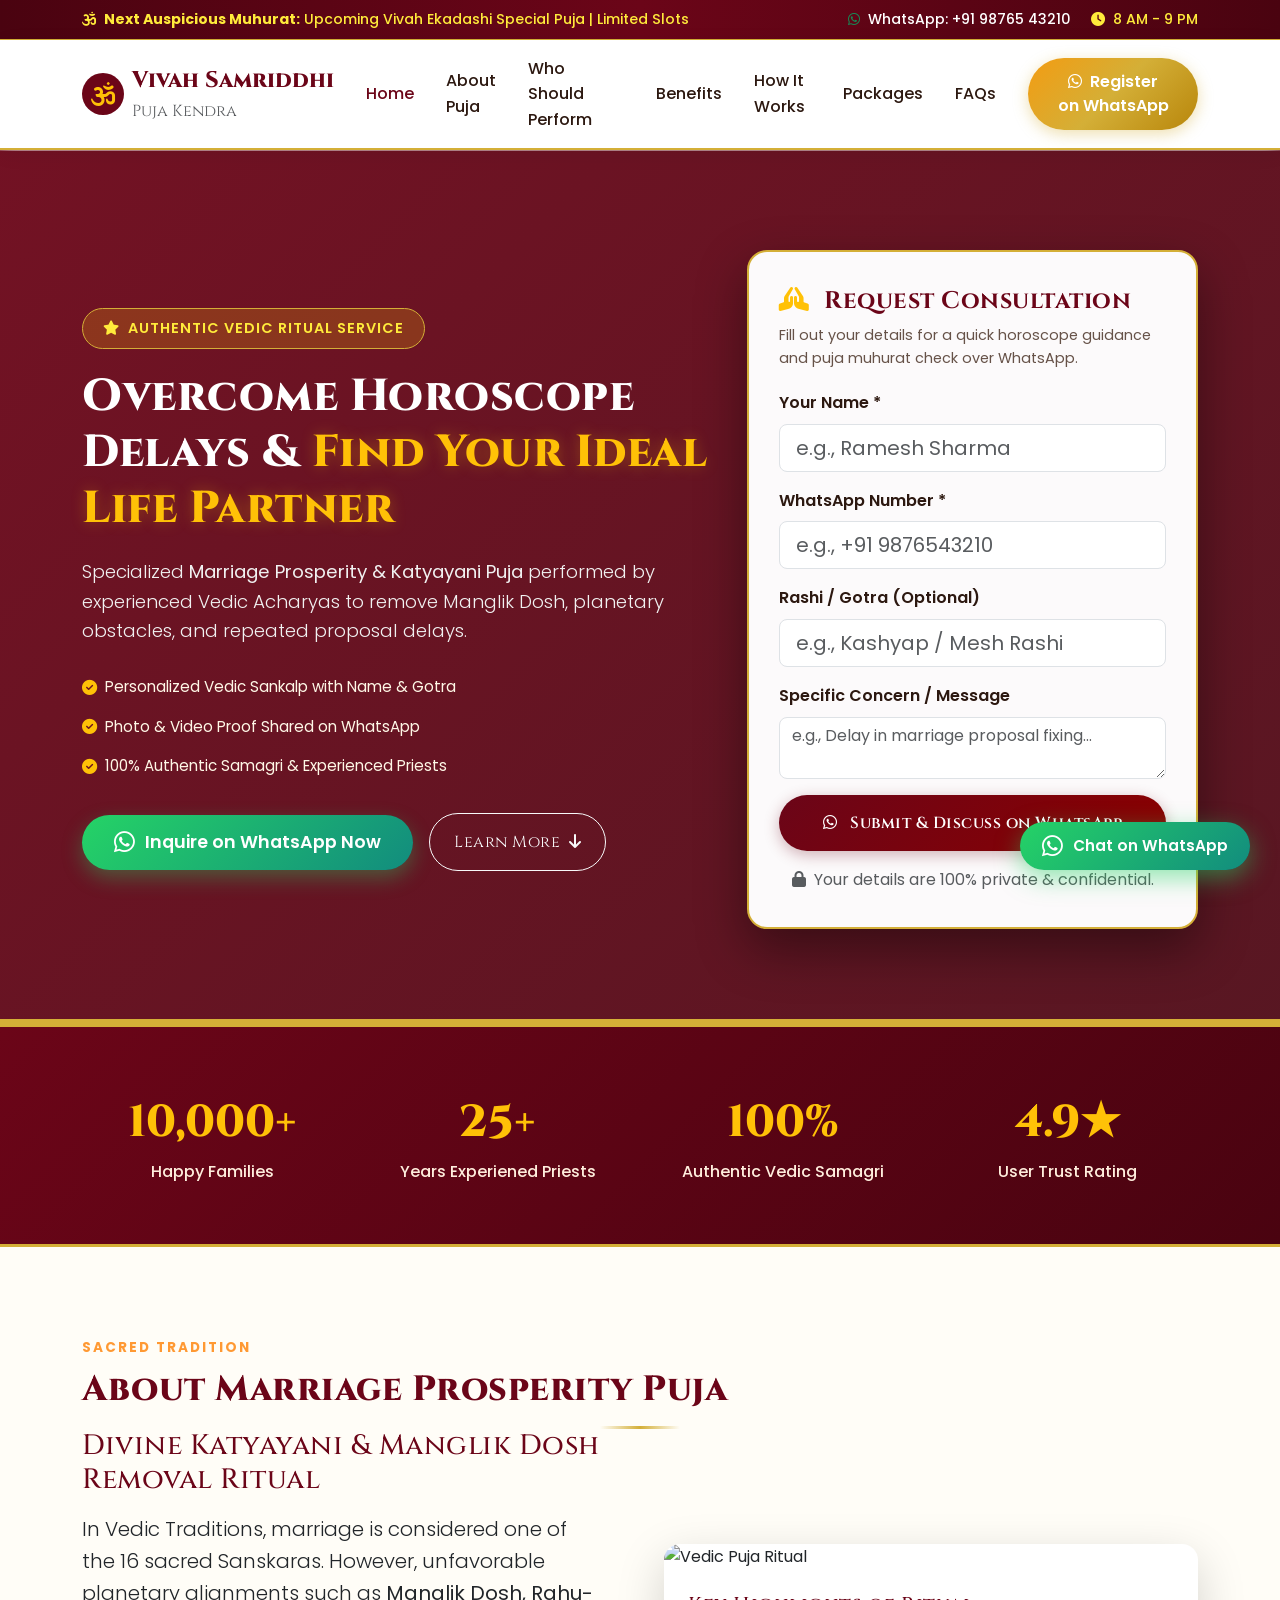
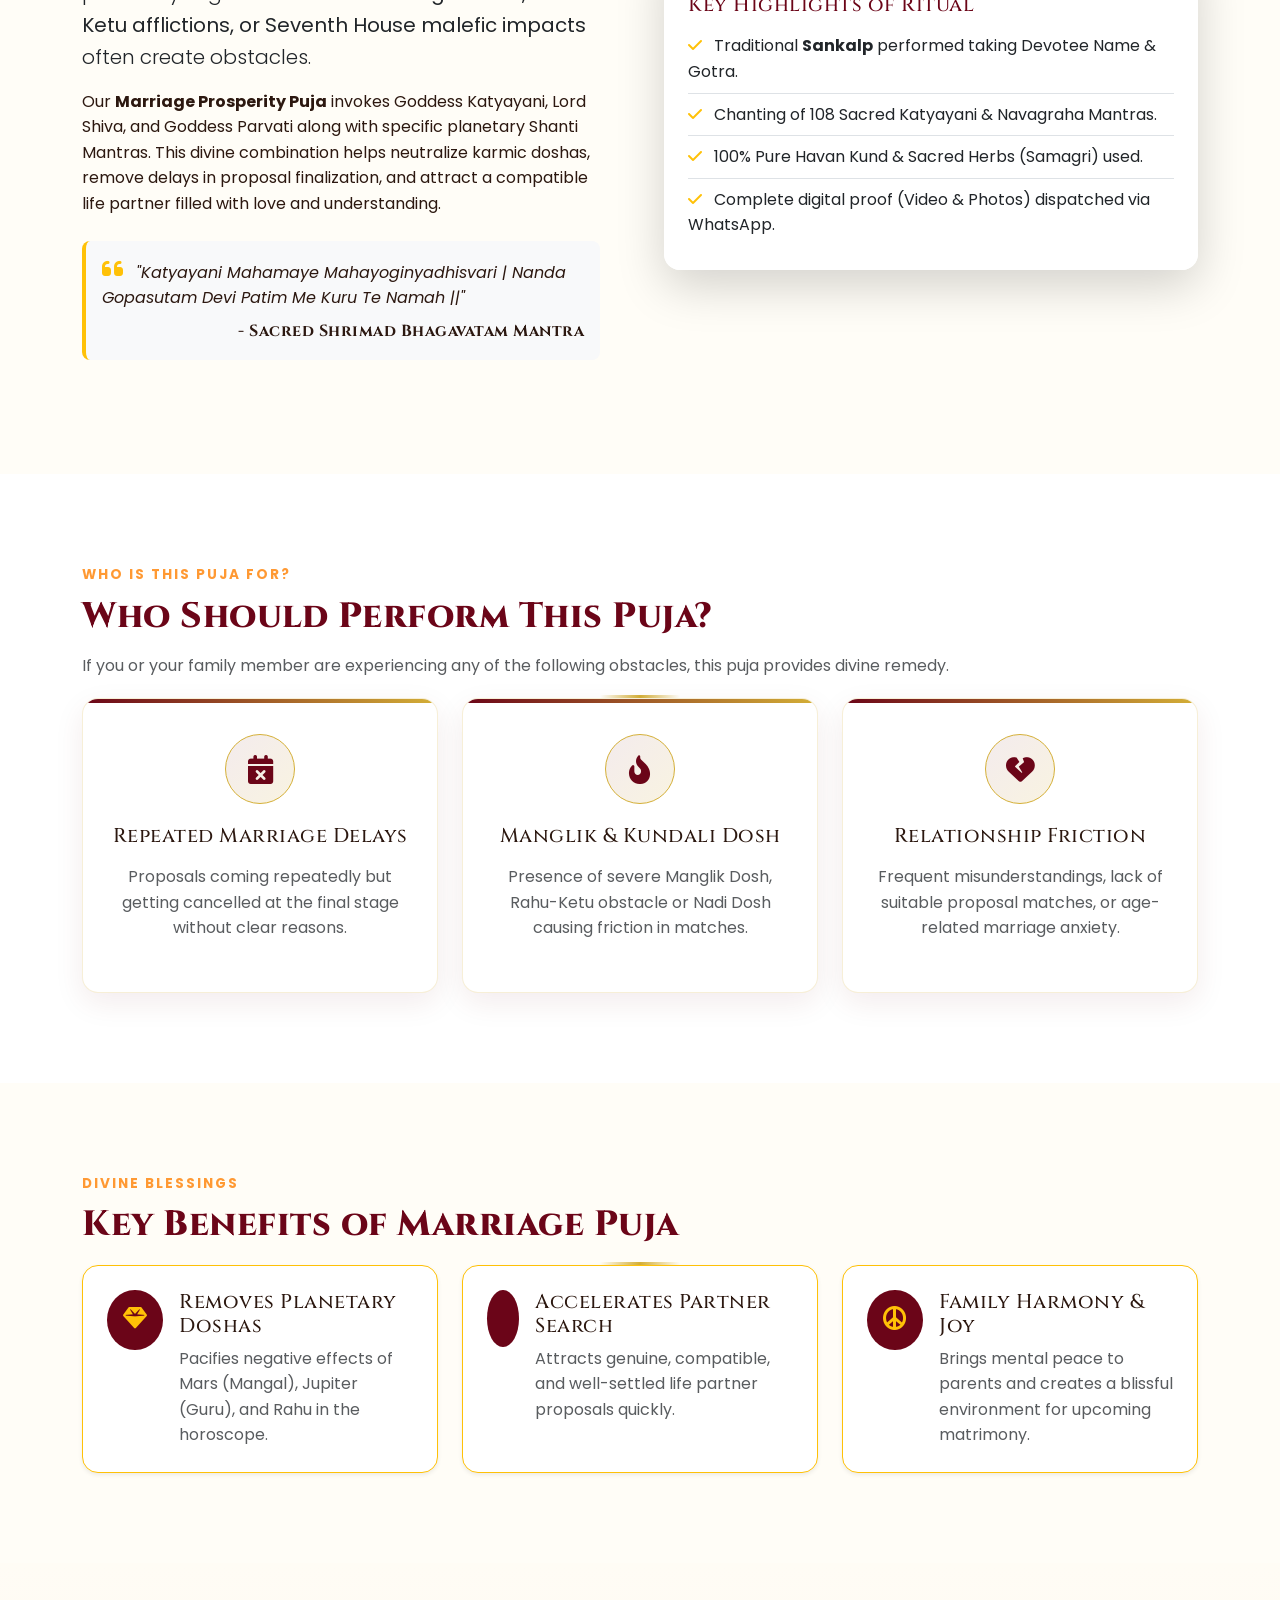
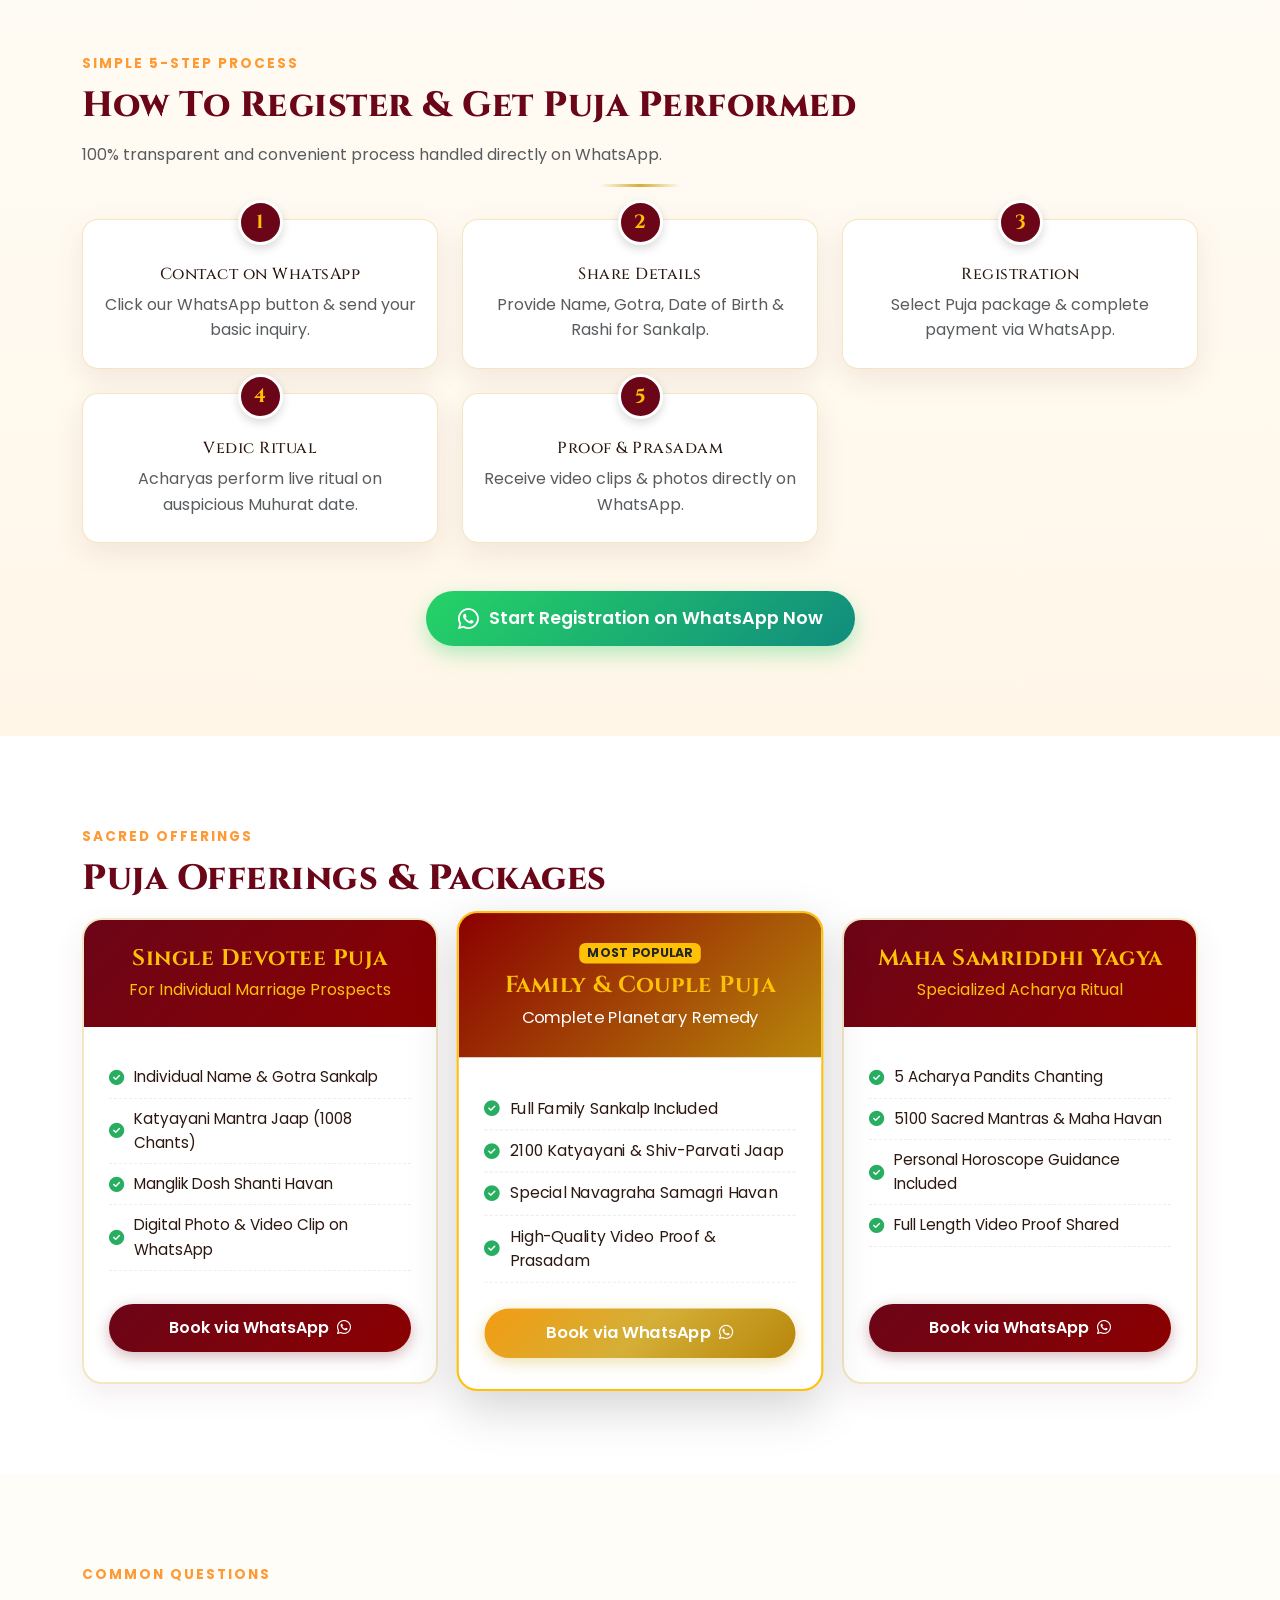
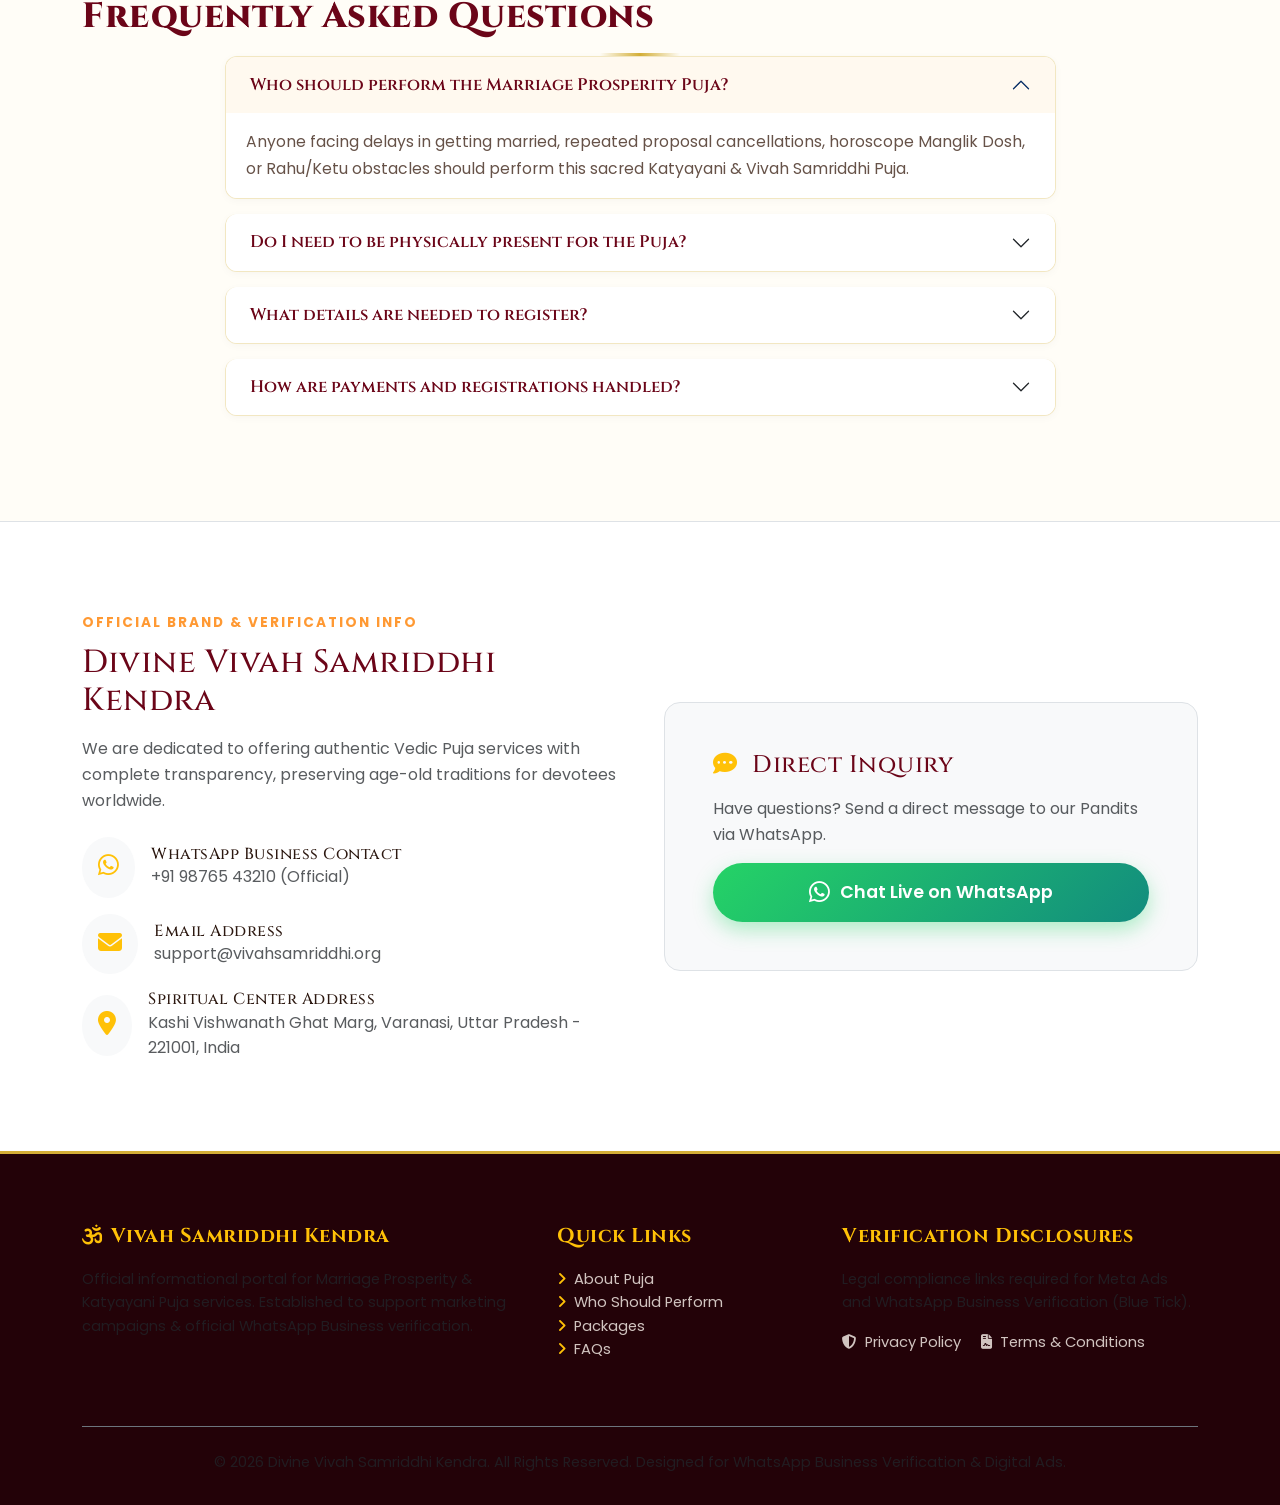
==== index.html @ df447006 "new" ====
<!DOCTYPE html>
<html lang="en">
<head>
    <meta charset="UTF-8">
    <meta name="viewport" content="width=device-width, initial-scale=1.0">
    <title>Marriage Prosperity Puja - Remove Marriage Delays & Manglik Dosh</title>
    <meta name="description" content="Authentic Vedic Marriage Prosperity & Katyayani Puja for overcoming horoscope delays, Manglik Dosh, and proposal obstacles. Get live video proof & sankalp via WhatsApp.">
    <meta name="keywords" content="Marriage Puja, Vivah Samriddhi Puja, Katyayani Puja, Manglik Dosh Nivaran, Online Puja Service, Horoscope Delay Puja">
    
    <!-- Open Graph / Meta Ads / WhatsApp Share Tags -->
    <meta property="og:title" content="Marriage Prosperity Puja - Overcome Marriage Delays">
    <meta property="og:description" content="Authentic Vedic rituals to resolve horoscope obstacles & find your life partner. Direct updates & sankalp proof on WhatsApp.">
    <meta property="og:type" content="website">
    <meta property="og:image" content="https://images.unsplash.com/photo-1609137144813-7d9921338f24?auto=format&fit=crop&w=1200&q=80">
    
    <!-- Google Fonts & Bootstrap 5 & FontAwesome -->
    <link href="https://cdn.jsdelivr.net/npm/bootstrap@5.3.2/dist/css/bootstrap.min.css" rel="stylesheet">
    <link rel="stylesheet" href="https://cdnjs.cloudflare.com/ajax/libs/font-awesome/6.4.0/css/all.min.css">
    <link rel="stylesheet" href="css/style.css">

    <!-- Schema.org Structured Data for SEO -->
    <script type="application/ld+json">
    {
      "@context": "https://schema.org",
      "@type": "Service",
      "name": "Marriage Prosperity Puja Service",
      "provider": {
        "@type": "LocalBusiness",
        "name": "Divine Vivah Samriddhi Kendra",
        "telephone": "+919876543210",
        "address": {
          "@type": "PostalAddress",
          "addressLocality": "Varanasi",
          "addressRegion": "UP",
          "addressCountry": "IN"
        }
      },
      "areaServed": "India",
      "description": "Vedic rituals for Katyayani Puja and Manglik Dosh removal to help individuals overcome horoscope delays in marriage."
    }
    </script>
</head>
<body>

    <!-- Top Announcement Bar -->
    <div class="top-bar py-2 text-center text-md-start">
        <div class="container d-flex flex-column flex-md-row justify-content-between align-items-center">
            <div>
                <i class="fa-solid fa-om me-2"></i><strong>Next Auspicious Muhurat:</strong> Upcoming Vivah Ekadashi Special Puja | Limited Slots
            </div>
            <div class="mt-1 mt-md-0">
                <a href="https://wa.me/919876543210?text=Namaste%20Pandit%20Ji%2C%20I%20want%20to%20inquire%20about%20the%20Marriage%20Prosperity%20Puja" target="_blank" class="me-3">
                    <i class="fa-brands fa-whatsapp text-success me-1"></i> WhatsApp: +91 98765 43210
                </a>
                <span><i class="fa-solid fa-clock me-1"></i> 8 AM - 9 PM</span>
            </div>
        </div>
    </div>

    <!-- Main Navigation Bar -->
    <nav class="navbar navbar-expand-lg navbar-custom sticky-top">
        <div class="container">
            <a class="navbar-brand d-flex align-items-center" href="index.html">
                <div class="bg-maroon text-gold rounded-circle d-flex align-items-center justify-content-center me-2" style="width: 42px; height: 42px; background: #6b0518; color: #ffc107;">
                    <i class="fa-solid fa-om fs-4"></i>
                </div>
                <div>
                    Vivah Samriddhi <span class="d-block fs-6 font-body text-muted fw-normal">Puja Kendra</span>
                </div>
            </a>
            <button class="navbar-toggler" type="button" data-bs-toggle="collapse" data-bs-target="#navbarNav">
                <span class="navbar-toggler-icon"></span>
            </button>
            <div class="collapse navbar-collapse" id="navbarNav">
                <ul class="navbar-nav ms-auto align-items-lg-center">
                    <li class="nav-item"><a class="nav-link active" href="#hero">Home</a></li>
                    <li class="nav-item"><a class="nav-link" href="#about">About Puja</a></li>
                    <li class="nav-item"><a class="nav-link" href="#who-should">Who Should Perform</a></li>
                    <li class="nav-item"><a class="nav-link" href="#benefits">Benefits</a></li>
                    <li class="nav-item"><a class="nav-link" href="#how-it-works">How It Works</a></li>
                    <li class="nav-item"><a class="nav-link" href="#packages">Packages</a></li>
                    <li class="nav-item"><a class="nav-link" href="#faqs">FAQs</a></li>
                    <li class="nav-item ms-lg-3 mt-2 mt-lg-0">
                        <a href="https://wa.me/919876543210?text=Namaste%20Pandit%20Ji%2C%20I%20want%20to%20register%20for%20Marriage%20Puja" target="_blank" class="btn btn-gold text-white">
                            <i class="fa-brands fa-whatsapp me-1"></i> Register on WhatsApp
                        </a>
                    </li>
                </ul>
            </div>
        </div>
    </nav>

    <!-- Hero Section -->
    <section id="hero" class="hero-section">
        <div class="container">
            <div class="row align-items-center">
                <div class="col-lg-7 mb-5 mb-lg-0">
                    <span class="hero-badge">
                        <i class="fa-solid fa-star me-1"></i> Authentic Vedic Ritual Service
                    </span>
                    <h1 class="hero-title">
                        Overcome Horoscope Delays & <span>Find Your Ideal Life Partner</span>
                    </h1>
                    <p class="hero-subtitle">
                        Specialized <strong>Marriage Prosperity & Katyayani Puja</strong> performed by experienced Vedic Acharyas to remove Manglik Dosh, planetary obstacles, and repeated proposal delays.
                    </p>
                    
                    <ul class="hero-trust-list">
                        <li><i class="fa-solid fa-circle-check"></i> Personalized Vedic Sankalp with Name & Gotra</li>
                        <li><i class="fa-solid fa-circle-check"></i> Photo & Video Proof Shared on WhatsApp</li>
                        <li><i class="fa-solid fa-circle-check"></i> 100% Authentic Samagri & Experienced Priests</li>
                    </ul>

                    <div class="d-flex flex-wrap gap-3 align-items-center">
                        <a href="https://wa.me/919876543210?text=Namaste%20Pandit%20Ji%2C%20I%20want%20to%20consult%20for%20Marriage%20Puja" target="_blank" class="btn btn-whatsapp-hero">
                            <i class="fa-brands fa-whatsapp fs-4"></i> Inquire on WhatsApp Now
                        </a>
                        <a href="#about" class="btn btn-outline-light rounded-pill px-4 py-3 font-heading fs-6">
                            Learn More <i class="fa-solid fa-arrow-down ms-1"></i>
                        </a>
                    </div>
                </div>

                <!-- Hero Quick Inquiry Card -->
                <div class="col-lg-5">
                    <div class="hero-card">
                        <h3><i class="fa-solid fa-hands-praying text-warning me-2"></i> Request Consultation</h3>
                        <p>Fill out your details for a quick horoscope guidance and puja muhurat check over WhatsApp.</p>
                        
                        <form id="heroInquiryForm">
                            <div class="mb-3">
                                <label class="form-label fw-semibold">Your Name *</label>
                                <input type="text" id="userName" class="form-control form-control-lg rounded-3" placeholder="e.g., Ramesh Sharma" required>
                            </div>
                            <div class="mb-3">
                                <label class="form-label fw-semibold">WhatsApp Number *</label>
                                <input type="tel" id="userPhone" class="form-control form-control-lg rounded-3" placeholder="e.g., +91 9876543210" required>
                            </div>
                            <div class="mb-3">
                                <label class="form-label fw-semibold">Rashi / Gotra (Optional)</label>
                                <input type="text" id="userRashi" class="form-control form-control-lg rounded-3" placeholder="e.g., Kashyap / Mesh Rashi">
                            </div>
                            <div class="mb-3">
                                <label class="form-label fw-semibold">Specific Concern / Message</label>
                                <textarea id="userMessage" class="form-control rounded-3" rows="2" placeholder="e.g., Delay in marriage proposal fixing..."></textarea>
                            </div>
                            <button type="submit" class="btn btn-maroon w-100 py-3 fs-6 font-heading">
                                <i class="fa-brands fa-whatsapp me-2"></i> Submit & Discuss on WhatsApp
                            </button>
                        </form>
                        <div class="text-center mt-3 fs-7 text-muted">
                            <i class="fa-solid fa-lock me-1"></i> Your details are 100% private & confidential.
                        </div>
                    </div>
                </div>
            </div>
        </div>
    </section>

    <!-- Trust Stats Bar -->
    <section class="stats-bar text-center">
        <div class="container">
            <div class="row g-4">
                <div class="col-6 col-md-3">
                    <div class="stat-number">10,000+</div>
                    <div class="stat-label">Happy Families</div>
                </div>
                <div class="col-6 col-md-3">
                    <div class="stat-number">25+</div>
                    <div class="stat-label">Years Experiened Priests</div>
                </div>
                <div class="col-6 col-md-3">
                    <div class="stat-number">100%</div>
                    <div class="stat-label">Authentic Vedic Samagri</div>
                </div>
                <div class="col-6 col-md-3">
                    <div class="stat-number">4.9★</div>
                    <div class="stat-label">User Trust Rating</div>
                </div>
            </div>
        </div>
    </section>

    <!-- About the Puja Section -->
    <section id="about" class="section-padding">
        <div class="container">
            <div class="section-title-wrap">
                <span class="section-subtitle">Sacred Tradition</span>
                <h2 class="section-title">About Marriage Prosperity Puja</h2>
                <div class="section-title-divider"></div>
            </div>

            <div class="row align-items-center g-5">
                <div class="col-lg-6">
                    <div class="pe-lg-3">
                        <h3 class="font-heading mb-3 text-maroon" style="color: #6b0518;">Divine Katyayani & Manglik Dosh Removal Ritual</h3>
                        <p class="lead text-dark">
                            In Vedic Traditions, marriage is considered one of the 16 sacred Sanskaras. However, unfavorable planetary alignments such as <strong>Manglik Dosh, Rahu-Ketu afflictions, or Seventh House malefic impacts</strong> often create obstacles.
                        </p>
                        <p>
                            Our <strong>Marriage Prosperity Puja</strong> invokes Goddess Katyayani, Lord Shiva, and Goddess Parvati along with specific planetary Shanti Mantras. This divine combination helps neutralize karmic doshas, remove delays in proposal finalization, and attract a compatible life partner filled with love and understanding.
                        </p>
                        <div class="p-3 bg-light rounded-3 border-start border-4 border-warning my-4">
                            <i class="fa-solid fa-quote-left text-warning fs-4 me-2"></i>
                            <em>"Katyayani Mahamaye Mahayoginyadhisvari | Nanda Gopasutam Devi Patim Me Kuru Te Namah ||"</em>
                            <div class="mt-2 text-end font-heading fs-7 text-maroon fw-bold">- Sacred Shrimad Bhagavatam Mantra</div>
                        </div>
                    </div>
                </div>

                <div class="col-lg-6">
                    <div class="card border-0 shadow-lg rounded-4 overflow-hidden">
                        <img src="https://images.unsplash.com/photo-1609137144813-7d9921338f24?auto=format&fit=crop&w=800&q=80" alt="Vedic Puja Ritual" class="card-img-top">
                        <div class="card-body p-4 bg-white">
                            <h5 class="font-heading text-maroon mb-2" style="color: #6b0518;">Key Highlights of Ritual</h5>
                            <ul class="list-unstyled mb-0">
                                <li class="py-2 border-bottom"><i class="fa-solid fa-check text-warning me-2"></i> Traditional <strong>Sankalp</strong> performed taking Devotee Name & Gotra.</li>
                                <li class="py-2 border-bottom"><i class="fa-solid fa-check text-warning me-2"></i> Chanting of 108 Sacred Katyayani & Navagraha Mantras.</li>
                                <li class="py-2 border-bottom"><i class="fa-solid fa-check text-warning me-2"></i> 100% Pure Havan Kund & Sacred Herbs (Samagri) used.</li>
                                <li class="py-2"><i class="fa-solid fa-check text-warning me-2"></i> Complete digital proof (Video & Photos) dispatched via WhatsApp.</li>
                            </ul>
                        </div>
                    </div>
                </div>
            </div>
        </div>
    </section>

    <!-- Who Should Perform Section -->
    <section id="who-should" class="section-padding bg-white">
        <div class="container">
            <div class="section-title-wrap">
                <span class="section-subtitle">Who Is This Puja For?</span>
                <h2 class="section-title">Who Should Perform This Puja?</h2>
                <p class="text-muted">If you or your family member are experiencing any of the following obstacles, this puja provides divine remedy.</p>
                <div class="section-title-divider"></div>
            </div>

            <div class="row g-4">
                <div class="col-md-4">
                    <div class="feature-card text-center">
                        <div class="icon-box mx-auto">
                            <i class="fa-solid fa-calendar-xmark"></i>
                        </div>
                        <h4 class="font-heading fs-5 mb-3">Repeated Marriage Delays</h4>
                        <p class="text-muted">Proposals coming repeatedly but getting cancelled at the final stage without clear reasons.</p>
                    </div>
                </div>
                <div class="col-md-4">
                    <div class="feature-card text-center">
                        <div class="icon-box mx-auto">
                            <i class="fa-solid fa-fire-flame-curved"></i>
                        </div>
                        <h4 class="font-heading fs-5 mb-3">Manglik & Kundali Dosh</h4>
                        <p class="text-muted">Presence of severe Manglik Dosh, Rahu-Ketu obstacle or Nadi Dosh causing friction in matches.</p>
                    </div>
                </div>
                <div class="col-md-4">
                    <div class="feature-card text-center">
                        <div class="icon-box mx-auto">
                            <i class="fa-solid fa-heart-crack"></i>
                        </div>
                        <h4 class="font-heading fs-5 mb-3">Relationship Friction</h4>
                        <p class="text-muted">Frequent misunderstandings, lack of suitable proposal matches, or age-related marriage anxiety.</p>
                    </div>
                </div>
            </div>
        </div>
    </section>

    <!-- Key Benefits Section -->
    <section id="benefits" class="section-padding" style="background-color: #fffdf7;">
        <div class="container">
            <div class="section-title-wrap">
                <span class="section-subtitle">Divine Blessings</span>
                <h2 class="section-title">Key Benefits of Marriage Puja</h2>
                <div class="section-title-divider"></div>
            </div>

            <div class="row g-4">
                <div class="col-md-6 col-lg-4">
                    <div class="d-flex align-items-start p-4 bg-white rounded-4 shadow-sm h-100 border border-warning">
                        <div class="bg-maroon text-warning rounded-circle p-3 me-3" style="background: #6b0518;">
                            <i class="fa-solid fa-gem fs-4"></i>
                        </div>
                        <div>
                            <h5 class="font-heading mb-2">Removes Planetary Doshas</h5>
                            <p class="text-muted mb-0">Pacifies negative effects of Mars (Mangal), Jupiter (Guru), and Rahu in the horoscope.</p>
                        </div>
                    </div>
                </div>
                <div class="col-md-6 col-lg-4">
                    <div class="d-flex align-items-start p-4 bg-white rounded-4 shadow-sm h-100 border border-warning">
                        <div class="bg-maroon text-warning rounded-circle p-3 me-3" style="background: #6b0518;">
                            <i class="fa-solid fa-rings-wedding fs-4"></i>
                        </div>
                        <div>
                            <h5 class="font-heading mb-2">Accelerates Partner Search</h5>
                            <p class="text-muted mb-0">Attracts genuine, compatible, and well-settled life partner proposals quickly.</p>
                        </div>
                    </div>
                </div>
                <div class="col-md-6 col-lg-4">
                    <div class="d-flex align-items-start p-4 bg-white rounded-4 shadow-sm h-100 border border-warning">
                        <div class="bg-maroon text-warning rounded-circle p-3 me-3" style="background: #6b0518;">
                            <i class="fa-solid fa-peace fs-4"></i>
                        </div>
                        <div>
                            <h5 class="font-heading mb-2">Family Harmony & Joy</h5>
                            <p class="text-muted mb-0">Brings mental peace to parents and creates a blissful environment for upcoming matrimony.</p>
                        </div>
                    </div>
                </div>
            </div>
        </div>
    </section>

    <!-- How It Works Section -->
    <section id="how-it-works" class="section-padding process-section">
        <div class="container">
            <div class="section-title-wrap">
                <span class="section-subtitle">Simple 5-Step Process</span>
                <h2 class="section-title">How To Register & Get Puja Performed</h2>
                <p class="text-muted">100% transparent and convenient process handled directly on WhatsApp.</p>
                <div class="section-title-divider"></div>
            </div>

            <div class="row g-4 mt-2">
                <div class="col-md-4 col-lg-2-4">
                    <div class="step-card">
                        <div class="step-number">1</div>
                        <h5 class="font-heading fs-6 mb-2">Contact on WhatsApp</h5>
                        <p class="text-muted fs-7 mb-0">Click our WhatsApp button & send your basic inquiry.</p>
                    </div>
                </div>
                <div class="col-md-4 col-lg-2-4">
                    <div class="step-card">
                        <div class="step-number">2</div>
                        <h5 class="font-heading fs-6 mb-2">Share Details</h5>
                        <p class="text-muted fs-7 mb-0">Provide Name, Gotra, Date of Birth & Rashi for Sankalp.</p>
                    </div>
                </div>
                <div class="col-md-4 col-lg-2-4">
                    <div class="step-card">
                        <div class="step-number">3</div>
                        <h5 class="font-heading fs-6 mb-2">Registration</h5>
                        <p class="text-muted fs-7 mb-0">Select Puja package & complete payment via WhatsApp.</p>
                    </div>
                </div>
                <div class="col-md-4 col-lg-2-4">
                    <div class="step-card">
                        <div class="step-number">4</div>
                        <h5 class="font-heading fs-6 mb-2">Vedic Ritual</h5>
                        <p class="text-muted fs-7 mb-0">Acharyas perform live ritual on auspicious Muhurat date.</p>
                    </div>
                </div>
                <div class="col-md-4 col-lg-2-4">
                    <div class="step-card">
                        <div class="step-number">5</div>
                        <h5 class="font-heading fs-6 mb-2">Proof & Prasadam</h5>
                        <p class="text-muted fs-7 mb-0">Receive video clips & photos directly on WhatsApp.</p>
                    </div>
                </div>
            </div>

            <div class="text-center mt-5">
                <a href="https://wa.me/919876543210?text=Namaste%20Pandit%20Ji%2C%20I%20want%20to%20start%20my%20puja%20registration%20now" target="_blank" class="btn btn-whatsapp-hero">
                    <i class="fa-brands fa-whatsapp fs-4"></i> Start Registration on WhatsApp Now
                </a>
            </div>
        </div>
    </section>

    <!-- Puja Packages Section -->
    <section id="packages" class="section-padding bg-white">
        <div class="container">
            <div class="section-title-wrap">
                <span class="section-subtitle">Sacred Offerings</span>
                <h2 class="section-title">Puja Offerings & Packages</h2>
                <div class="section-title-divider"></div>
            </div>

            <div class="row g-4">
                <!-- Package 1 -->
                <div class="col-md-4">
                    <div class="package-card">
                        <div class="package-header">
                            <h3>Single Devotee Puja</h3>
                            <p class="mb-0 text-warning fs-7">For Individual Marriage Prospects</p>
                        </div>
                        <div class="package-body">
                            <ul class="package-list">
                                <li><i class="fa-solid fa-circle-check"></i> Individual Name & Gotra Sankalp</li>
                                <li><i class="fa-solid fa-circle-check"></i> Katyayani Mantra Jaap (1008 Chants)</li>
                                <li><i class="fa-solid fa-circle-check"></i> Manglik Dosh Shanti Havan</li>
                                <li><i class="fa-solid fa-circle-check"></i> Digital Photo & Video Clip on WhatsApp</li>
                            </ul>
                            <a href="#" class="btn btn-maroon w-100 btn-book-package" data-package="Single Devotee Marriage Puja">
                                Book via WhatsApp <i class="fa-brands fa-whatsapp ms-1"></i>
                            </a>
                        </div>
                    </div>
                </div>

                <!-- Package 2 -->
                <div class="col-md-4">
                    <div class="package-card border-warning shadow-lg" style="transform: scale(1.03);">
                        <div class="package-header" style="background: linear-gradient(135deg, #8b0000 0%, #b8860b 100%);">
                            <span class="badge bg-warning text-dark mb-2 text-uppercase">Most Popular</span>
                            <h3>Family & Couple Puja</h3>
                            <p class="mb-0 text-white fs-7">Complete Planetary Remedy</p>
                        </div>
                        <div class="package-body">
                            <ul class="package-list">
                                <li><i class="fa-solid fa-circle-check"></i> Full Family Sankalp Included</li>
                                <li><i class="fa-solid fa-circle-check"></i> 2100 Katyayani & Shiv-Parvati Jaap</li>
                                <li><i class="fa-solid fa-circle-check"></i> Special Navagraha Samagri Havan</li>
                                <li><i class="fa-solid fa-circle-check"></i> High-Quality Video Proof & Prasadam</li>
                            </ul>
                            <a href="#" class="btn btn-gold w-100 btn-book-package" data-package="Family & Couple Marriage Puja">
                                Book via WhatsApp <i class="fa-brands fa-whatsapp ms-1"></i>
                            </a>
                        </div>
                    </div>
                </div>

                <!-- Package 3 -->
                <div class="col-md-4">
                    <div class="package-card">
                        <div class="package-header">
                            <h3>Maha Samriddhi Yagya</h3>
                            <p class="mb-0 text-warning fs-7">Specialized Acharya Ritual</p>
                        </div>
                        <div class="package-body">
                            <ul class="package-list">
                                <li><i class="fa-solid fa-circle-check"></i> 5 Acharya Pandits Chanting</li>
                                <li><i class="fa-solid fa-circle-check"></i> 5100 Sacred Mantras & Maha Havan</li>
                                <li><i class="fa-solid fa-circle-check"></i> Personal Horoscope Guidance Included</li>
                                <li><i class="fa-solid fa-circle-check"></i> Full Length Video Proof Shared</li>
                            </ul>
                            <a href="#" class="btn btn-maroon w-100 btn-book-package" data-package="Maha Samriddhi Yagya">
                                Book via WhatsApp <i class="fa-brands fa-whatsapp ms-1"></i>
                            </a>
                        </div>
                    </div>
                </div>
            </div>
        </div>
    </section>

    <!-- FAQs Section -->
    <section id="faqs" class="section-padding" style="background-color: #fffdf7;">
        <div class="container">
            <div class="section-title-wrap">
                <span class="section-subtitle">Common Questions</span>
                <h2 class="section-title">Frequently Asked Questions</h2>
                <div class="section-title-divider"></div>
            </div>

            <div class="row justify-content-center">
                <div class="col-lg-9">
                    <div class="accordion" id="faqAccordion">
                        <div class="accordion-item">
                            <h2 class="accordion-header">
                                <button class="accordion-button" type="button" data-bs-toggle="collapse" data-bs-target="#faq1">
                                    Who should perform the Marriage Prosperity Puja?
                                </button>
                            </h2>
                            <div id="faq1" class="accordion-collapse collapse show" data-bs-parent="#faqAccordion">
                                <div class="accordion-body">
                                    Anyone facing delays in getting married, repeated proposal cancellations, horoscope Manglik Dosh, or Rahu/Ketu obstacles should perform this sacred Katyayani & Vivah Samriddhi Puja.
                                </div>
                            </div>
                        </div>

                        <div class="accordion-item">
                            <h2 class="accordion-header">
                                <button class="accordion-button collapsed" type="button" data-bs-toggle="collapse" data-bs-target="#faq2">
                                    Do I need to be physically present for the Puja?
                                </button>
                            </h2>
                            <div id="faq2" class="accordion-collapse collapse" data-bs-parent="#faqAccordion">
                                <div class="accordion-body">
                                    No, physical presence is not required. Our Vedic Acharyas perform the ritual by taking your Name, Gotra, and Rashi during the sacred Sankalp. Full video clips and photos are sent to your WhatsApp.
                                </div>
                            </div>
                        </div>

                        <div class="accordion-item">
                            <h2 class="accordion-header">
                                <button class="accordion-button collapsed" type="button" data-bs-toggle="collapse" data-bs-target="#faq3">
                                    What details are needed to register?
                                </button>
                            </h2>
                            <div id="faq3" class="accordion-collapse collapse" data-bs-parent="#faqAccordion">
                                <div class="accordion-body">
                                    We need your Full Name, Family Gotra, Date of Birth, Place of Birth (if available), and current residence city. You can send these directly on WhatsApp.
                                </div>
                            </div>
                        </div>

                        <div class="accordion-item">
                            <h2 class="accordion-header">
                                <button class="accordion-button collapsed" type="button" data-bs-toggle="collapse" data-bs-target="#faq4">
                                    How are payments and registrations handled?
                                </button>
                            </h2>
                            <div id="faq4" class="accordion-collapse collapse" data-bs-parent="#faqAccordion">
                                <div class="accordion-body">
                                    All registrations and payments are securely handled via WhatsApp through direct UPI or QR payment options shared by our verified WhatsApp Business account.
                                </div>
                            </div>
                        </div>
                    </div>
                </div>
            </div>
        </div>
    </section>

    <!-- Business Contact Section -->
    <section class="section-padding bg-white border-top">
        <div class="container">
            <div class="row align-items-center g-5">
                <div class="col-lg-6">
                    <span class="section-subtitle">Official Brand & Verification Info</span>
                    <h2 class="font-heading text-maroon mb-3" style="color: #6b0518;">Divine Vivah Samriddhi Kendra</h2>
                    <p class="text-muted">We are dedicated to offering authentic Vedic Puja services with complete transparency, preserving age-old traditions for devotees worldwide.</p>
                    
                    <div class="mt-4">
                        <div class="d-flex align-items-center mb-3">
                            <div class="bg-light p-3 rounded-circle me-3 text-warning"><i class="fa-brands fa-whatsapp fs-4"></i></div>
                            <div>
                                <h6 class="mb-0 font-heading">WhatsApp Business Contact</h6>
                                <p class="mb-0 text-muted">+91 98765 43210 (Official)</p>
                            </div>
                        </div>
                        <div class="d-flex align-items-center mb-3">
                            <div class="bg-light p-3 rounded-circle me-3 text-warning"><i class="fa-solid fa-envelope fs-4"></i></div>
                            <div>
                                <h6 class="mb-0 font-heading">Email Address</h6>
                                <p class="mb-0 text-muted">support@vivahsamriddhi.org</p>
                            </div>
                        </div>
                        <div class="d-flex align-items-center">
                            <div class="bg-light p-3 rounded-circle me-3 text-warning"><i class="fa-solid fa-location-dot fs-4"></i></div>
                            <div>
                                <h6 class="mb-0 font-heading">Spiritual Center Address</h6>
                                <p class="mb-0 text-muted">Kashi Vishwanath Ghat Marg, Varanasi, Uttar Pradesh - 221001, India</p>
                            </div>
                        </div>
                    </div>
                </div>

                <div class="col-lg-6">
                    <div class="p-4 p-md-5 bg-light rounded-4 border">
                        <h4 class="font-heading mb-3 text-maroon" style="color: #6b0518;"><i class="fa-solid fa-comment-dots text-warning me-2"></i> Direct Inquiry</h4>
                        <p class="text-muted fs-7">Have questions? Send a direct message to our Pandits via WhatsApp.</p>
                        <a href="https://wa.me/919876543210?text=Namaste%20Pandit%20Ji%2C%20I%20have%20a%20question%20regarding%20the%20Marriage%20Puja" target="_blank" class="btn btn-whatsapp-hero w-100 justify-content-center py-3">
                            <i class="fa-brands fa-whatsapp fs-4"></i> Chat Live on WhatsApp
                        </a>
                    </div>
                </div>
            </div>
        </div>
    </section>

    <!-- Footer -->
    <footer class="footer">
        <div class="container">
            <div class="row g-4 mb-5">
                <div class="col-md-5">
                    <h5 class="font-heading"><i class="fa-solid fa-om me-2"></i>Vivah Samriddhi Kendra</h5>
                    <p class="text-muted fs-7">
                        Official informational portal for Marriage Prosperity & Katyayani Puja services. Established to support marketing campaigns & official WhatsApp Business verification.
                    </p>
                </div>
                <div class="col-md-3">
                    <h5>Quick Links</h5>
                    <ul class="list-unstyled">
                        <li><a href="#about"><i class="fa-solid fa-angle-right me-1 text-warning"></i> About Puja</a></li>
                        <li><a href="#who-should"><i class="fa-solid fa-angle-right me-1 text-warning"></i> Who Should Perform</a></li>
                        <li><a href="#packages"><i class="fa-solid fa-angle-right me-1 text-warning"></i> Packages</a></li>
                        <li><a href="#faqs"><i class="fa-solid fa-angle-right me-1 text-warning"></i> FAQs</a></li>
                    </ul>
                </div>
                <div class="col-md-4">
                    <h5>Verification Disclosures</h5>
                    <p class="fs-7 text-muted">
                        Legal compliance links required for Meta Ads and WhatsApp Business Verification (Blue Tick).
                    </p>
                    <div>
                        <a href="privacy-policy.html" class="me-3"><i class="fa-solid fa-shield-halved me-1"></i> Privacy Policy</a>
                        <a href="terms.html"><i class="fa-solid fa-file-contract me-1"></i> Terms & Conditions</a>
                    </div>
                </div>
            </div>

            <div class="border-top border-secondary pt-4 text-center fs-7 text-muted">
                <p class="mb-0">&copy; 2026 Divine Vivah Samriddhi Kendra. All Rights Reserved. Designed for WhatsApp Business Verification & Digital Ads.</p>
            </div>
        </div>
    </footer>

    <!-- Floating WhatsApp Button -->
    <a href="https://wa.me/919876543210?text=Namaste%20Pandit%20Ji%2C%20I%20want%20to%20inquire%20about%20Marriage%20Prosperity%20Puja" target="_blank" class="whatsapp-float">
        <i class="fa-brands fa-whatsapp"></i>
        <span class="d-none d-md-inline">Chat on WhatsApp</span>
    </a>

    <!-- Scripts -->
    <script href="https://cdn.jsdelivr.net/npm/bootstrap@5.3.2/dist/js/bootstrap.bundle.min.js"></script>
    <script src="js/script.js"></script>

</body>
</html>
---- css/style.css ----
/* -------------------------------------------------------------
   Marriage Prosperity Puja - Divine Design System & Stylesheet
   Color Palette: Maroon (#6b0518), Saffron Gold (#e67e22), Deep Crimson (#800020), Warm Gold (#d4af37), Ivory (#fffdf7)
   ------------------------------------------------------------- */

@import url('https://fonts.googleapis.com/css2?family=Cinzel:wght@600;700;800&family=Poppins:wght@300;400;500;600;700&display=swap');

:root {
    --primary-maroon: #6b0518;
    --secondary-crimson: #8b0000;
    --accent-gold: #d4af37;
    --accent-gold-bright: #ffc107;
    --saffron-orange: #ff9933;
    --bg-light: #fffdf7;
    --bg-card: #ffffff;
    --text-dark: #2c1810;
    --text-muted: #665248;
    --border-gold: rgba(212, 175, 55, 0.3);
    --shadow-soft: 0 10px 30px rgba(107, 5, 24, 0.08);
    --shadow-hover: 0 18px 40px rgba(107, 5, 24, 0.16);
    --font-heading: 'Cinzel', serif;
    --font-body: 'Poppins', sans-serif;
}

body {
    font-family: var(--font-body);
    background-color: var(--bg-light);
    color: var(--text-dark);
    overflow-x: hidden;
    line-height: 1.6;
}

h1, h2, h3, h4, h5, h6, .font-heading {
    font-family: var(--font-heading);
    letter-spacing: 0.5px;
}

/* Top Announcement Bar */
.top-bar {
    background: linear-gradient(90deg, #4a0310 0%, var(--primary-maroon) 50%, #4a0310 100%);
    color: #ffeb3b;
    font-size: 0.88rem;
    font-weight: 500;
    border-bottom: 1px solid var(--accent-gold);
}
.top-bar a {
    color: #ffffff;
    text-decoration: none;
    transition: color 0.3s;
}
.top-bar a:hover {
    color: var(--accent-gold-bright);
}

/* Main Navbar */
.navbar-custom {
    background: rgba(255, 255, 255, 0.96);
    backdrop-filter: blur(10px);
    box-shadow: 0 4px 20px rgba(0, 0, 0, 0.06);
    border-bottom: 2px solid var(--accent-gold);
    transition: all 0.3s ease;
}
.navbar-brand {
    font-family: var(--font-heading);
    font-weight: 800;
    font-size: 1.4rem;
    color: var(--primary-maroon) !important;
}
.navbar-brand span {
    color: var(--saffron-orange);
}
.nav-link {
    font-weight: 500;
    color: var(--text-dark) !important;
    padding: 0.5rem 1rem !important;
    transition: color 0.3s ease;
}
.nav-link:hover, .nav-link.active {
    color: var(--primary-maroon) !important;
}

/* Custom Buttons */
.btn-gold {
    background: linear-gradient(135deg, #f39c12 0%, var(--accent-gold) 50%, #b8860b 100%);
    color: #ffffff !important;
    font-weight: 600;
    border: none;
    border-radius: 50px;
    padding: 12px 28px;
    box-shadow: 0 4px 15px rgba(212, 175, 55, 0.4);
    transition: all 0.3s ease;
}
.btn-gold:hover {
    transform: translateY(-2px);
    box-shadow: 0 8px 25px rgba(212, 175, 55, 0.6);
    background: linear-gradient(135deg, #b8860b 0%, var(--accent-gold) 50%, #f39c12 100%);
}

.btn-whatsapp-hero {
    background: linear-gradient(135deg, #25D366 0%, #128C7E 100%);
    color: #ffffff !important;
    font-weight: 600;
    border-radius: 50px;
    padding: 14px 32px;
    font-size: 1.1rem;
    box-shadow: 0 8px 20px rgba(37, 211, 102, 0.35);
    transition: all 0.3s ease;
    display: inline-flex;
    align-items: center;
    gap: 10px;
    border: none;
}
.btn-whatsapp-hero:hover {
    transform: translateY(-3px);
    box-shadow: 0 12px 28px rgba(37, 211, 102, 0.5);
    color: #ffffff;
}

.btn-maroon {
    background: linear-gradient(135deg, var(--primary-maroon) 0%, var(--secondary-crimson) 100%);
    color: #ffffff !important;
    font-weight: 600;
    border-radius: 50px;
    padding: 12px 28px;
    box-shadow: 0 4px 15px rgba(107, 5, 24, 0.3);
    transition: all 0.3s ease;
    border: none;
}
.btn-maroon:hover {
    transform: translateY(-2px);
    box-shadow: 0 8px 25px rgba(107, 5, 24, 0.5);
}

/* Hero Section */
.hero-section {
    position: relative;
    background: linear-gradient(135deg, rgba(107, 5, 24, 0.95) 0%, rgba(74, 3, 16, 0.92) 100%),
                url('https://images.unsplash.com/photo-1609137144813-7d9921338f24?auto=format&fit=crop&w=1600&q=80') center/cover no-repeat;
    color: #ffffff;
    padding: 100px 0 90px;
    border-bottom: 5px solid var(--accent-gold);
}
.hero-badge {
    background: rgba(255, 193, 7, 0.2);
    border: 1px solid var(--accent-gold);
    color: #ffeb3b;
    padding: 8px 20px;
    border-radius: 30px;
    font-size: 0.9rem;
    font-weight: 600;
    display: inline-block;
    margin-bottom: 20px;
    text-transform: uppercase;
    letter-spacing: 1px;
}
.hero-title {
    font-size: 2.8rem;
    font-weight: 800;
    line-height: 1.25;
    margin-bottom: 20px;
    color: #ffffff;
}
.hero-title span {
    color: var(--accent-gold-bright);
    text-shadow: 0 0 15px rgba(255, 193, 7, 0.3);
}
.hero-subtitle {
    font-size: 1.15rem;
    color: #f1f1f1;
    margin-bottom: 30px;
    font-weight: 300;
}
.hero-trust-list {
    list-style: none;
    padding: 0;
    margin-bottom: 35px;
    display: flex;
    flex-wrap: wrap;
    gap: 15px 30px;
}
.hero-trust-list li {
    font-size: 0.95rem;
    color: #fff8e7;
    display: flex;
    align-items: center;
    gap: 8px;
}
.hero-trust-list i {
    color: var(--accent-gold-bright);
}

/* Quick Inquiry Card inside Hero */
.hero-card {
    background: rgba(255, 255, 255, 0.98);
    border-radius: 20px;
    padding: 35px 30px;
    box-shadow: 0 20px 50px rgba(0, 0, 0, 0.4);
    border: 2px solid var(--accent-gold);
    color: var(--text-dark);
}
.hero-card h3 {
    color: var(--primary-maroon);
    font-weight: 700;
    font-size: 1.5rem;
    margin-bottom: 8px;
}
.hero-card p {
    font-size: 0.9rem;
    color: var(--text-muted);
    margin-bottom: 20px;
}

/* Section Common Styles */
.section-padding {
    padding: 90px 0;
}
.section-subtitle {
    color: var(--saffron-orange);
    font-weight: 700;
    text-transform: uppercase;
    letter-spacing: 2px;
    font-size: 0.85rem;
    margin-bottom: 10px;
    display: block;
}
.section-title {
    font-size: 2.2rem;
    font-weight: 800;
    color: var(--primary-maroon);
    margin-bottom: 15px;
}
.section-title-divider {
    width: 80px;
    height: 3px;
    background: linear-gradient(90deg, transparent, var(--accent-gold), transparent);
    margin: 15px auto 0;
}

/* Feature Cards */
.feature-card {
    background: #ffffff;
    border-radius: 16px;
    padding: 35px 25px;
    box-shadow: var(--shadow-soft);
    border: 1px solid rgba(212, 175, 55, 0.2);
    transition: all 0.35s ease;
    height: 100%;
    position: relative;
    overflow: hidden;
}
.feature-card::before {
    content: '';
    position: absolute;
    top: 0;
    left: 0;
    width: 100%;
    height: 4px;
    background: linear-gradient(90deg, var(--primary-maroon), var(--accent-gold));
}
.feature-card:hover {
    transform: translateY(-8px);
    box-shadow: var(--shadow-hover);
    border-color: var(--accent-gold);
}
.icon-box {
    width: 70px;
    height: 70px;
    border-radius: 50%;
    background: linear-gradient(135deg, rgba(107, 5, 24, 0.08) 0%, rgba(212, 175, 55, 0.15) 100%);
    color: var(--primary-maroon);
    display: flex;
    align-items: center;
    justify-content: center;
    font-size: 1.8rem;
    margin-bottom: 20px;
    border: 1px solid var(--accent-gold);
}

/* Process Timeline Section */
.process-section {
    background: linear-gradient(180deg, #fffcf5 0%, #fff6e8 100%);
    position: relative;
}
.step-card {
    background: #ffffff;
    border-radius: 16px;
    padding: 35px 20px 25px;
    text-align: center;
    box-shadow: var(--shadow-soft);
    border: 1px solid var(--border-gold);
    position: relative;
    height: 100%;
}
.step-number {
    width: 45px;
    height: 45px;
    background: var(--primary-maroon);
    color: var(--accent-gold-bright);
    font-family: var(--font-heading);
    font-weight: 700;
    font-size: 1.2rem;
    border-radius: 50%;
    display: flex;
    align-items: center;
    justify-content: center;
    margin: -55px auto 20px;
    border: 3px solid #ffffff;
    box-shadow: 0 4px 10px rgba(0,0,0,0.15);
}

/* Puja Package Card */
.package-card {
    background: #ffffff;
    border-radius: 20px;
    overflow: hidden;
    box-shadow: var(--shadow-soft);
    border: 2px solid var(--border-gold);
    transition: all 0.3s ease;
    height: 100%;
    display: flex;
    flex-direction: column;
}
.package-card:hover {
    transform: translateY(-6px);
    box-shadow: var(--shadow-hover);
    border-color: var(--accent-gold);
}
.package-header {
    background: linear-gradient(135deg, var(--primary-maroon) 0%, var(--secondary-crimson) 100%);
    color: #ffffff;
    padding: 25px 20px;
    text-align: center;
}
.package-header h3 {
    font-size: 1.4rem;
    font-weight: 700;
    margin-bottom: 5px;
    color: var(--accent-gold-bright);
}
.package-body {
    padding: 30px 25px;
    flex-grow: 1;
    display: flex;
    flex-direction: column;
    justify-content: space-between;
}
.package-list {
    list-style: none;
    padding: 0;
    margin-bottom: 25px;
}
.package-list li {
    padding: 8px 0;
    border-bottom: 1px dashed #eee;
    font-size: 0.95rem;
    display: flex;
    align-items: center;
    gap: 10px;
}
.package-list i {
    color: #27ae60;
}

/* Trust Stats Bar */
.stats-bar {
    background: linear-gradient(135deg, var(--primary-maroon) 0%, #4a0310 100%);
    color: #ffffff;
    padding: 60px 0;
    border-top: 3px solid var(--accent-gold);
    border-bottom: 3px solid var(--accent-gold);
}
.stat-number {
    font-family: var(--font-heading);
    font-size: 2.8rem;
    font-weight: 800;
    color: var(--accent-gold-bright);
}
.stat-label {
    font-size: 1rem;
    color: #ffeedd;
    font-weight: 500;
}

/* FAQ Accordion */
.accordion-item {
    border: 1px solid var(--border-gold);
    border-radius: 12px !important;
    margin-bottom: 15px;
    overflow: hidden;
    box-shadow: 0 2px 8px rgba(0,0,0,0.03);
}
.accordion-button {
    font-weight: 600;
    color: var(--primary-maroon);
    background-color: #ffffff;
    padding: 18px 24px;
    font-size: 1.05rem;
}
.accordion-button:not(.collapsed) {
    color: var(--primary-maroon);
    background-color: #fff9ef;
    box-shadow: none;
}
.accordion-button:focus {
    box-shadow: none;
}
.accordion-body {
    color: var(--text-muted);
    font-size: 0.98rem;
    line-height: 1.7;
    background-color: #ffffff;
}

/* Floating WhatsApp Button */
.whatsapp-float {
    position: fixed;
    bottom: 30px;
    right: 30px;
    background: linear-gradient(135deg, #25D366 0%, #128C7E 100%);
    color: #FFF;
    border-radius: 50px;
    text-align: center;
    font-size: 24px;
    box-shadow: 0 8px 25px rgba(37, 211, 102, 0.5);
    z-index: 9999;
    display: flex;
    align-items: center;
    justify-content: center;
    padding: 12px 22px;
    gap: 10px;
    text-decoration: none;
    transition: all 0.3s ease;
    animation: pulse-green 2s infinite;
}
.whatsapp-float span {
    font-size: 0.95rem;
    font-weight: 600;
    font-family: var(--font-body);
}
.whatsapp-float:hover {
    color: #fff;
    transform: scale(1.08);
}

@keyframes pulse-green {
    0% {
        box-shadow: 0 0 0 0 rgba(37, 211, 102, 0.7);
    }
    70% {
        box-shadow: 0 0 0 15px rgba(37, 211, 102, 0);
    }
    100% {
        box-shadow: 0 0 0 0 rgba(37, 211, 102, 0);
    }
}

/* Verification Disclosures & Footer */
.footer {
    background: #230208;
    color: #e2d8d5;
    padding-top: 70px;
    padding-bottom: 30px;
    border-top: 3px solid var(--accent-gold);
    font-size: 0.92rem;
}
.footer h5 {
    color: var(--accent-gold-bright);
    font-weight: 700;
    margin-bottom: 20px;
}
.footer a {
    color: #d1c4c0;
    text-decoration: none;
    transition: color 0.3s;
}
.footer a:hover {
    color: var(--accent-gold-bright);
}
.verification-box {
    background: rgba(255, 255, 255, 0.05);
    border: 1px dashed var(--accent-gold);
    border-radius: 12px;
    padding: 20px;
    margin-top: 25px;
}
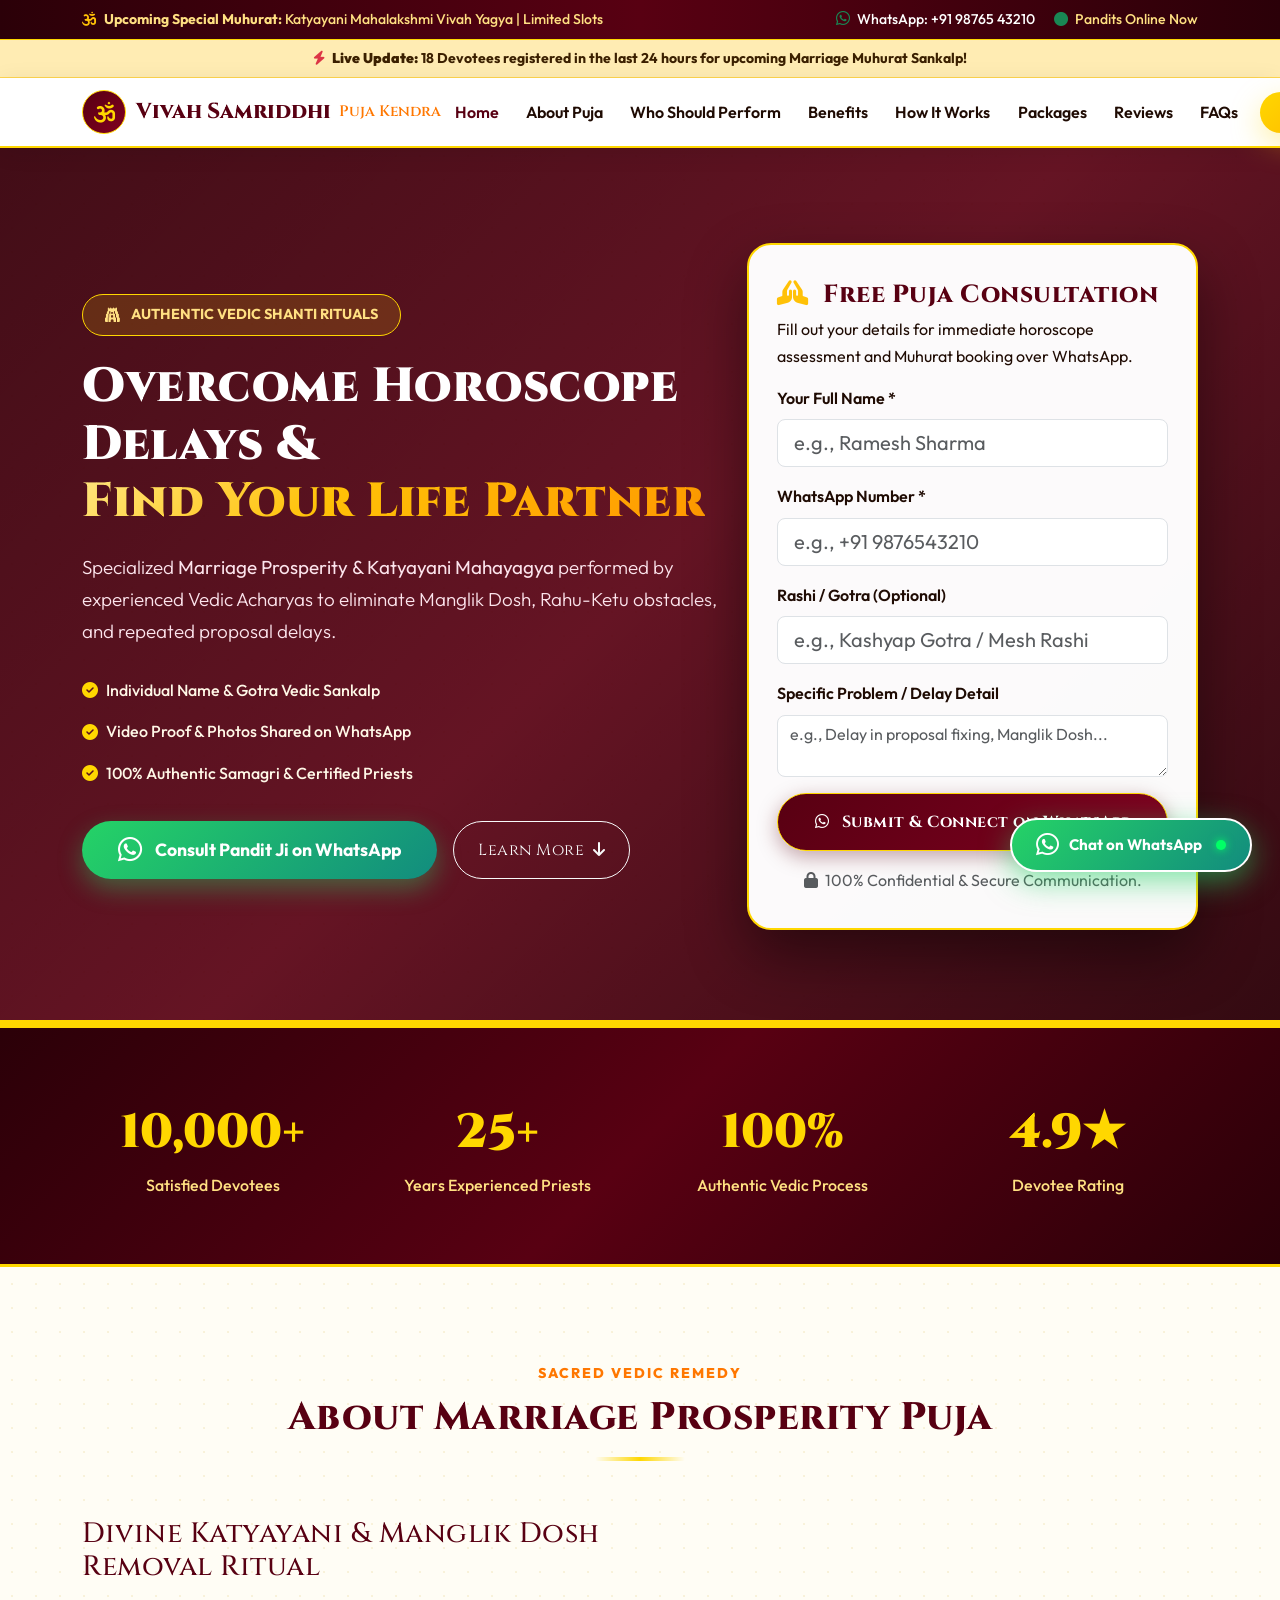
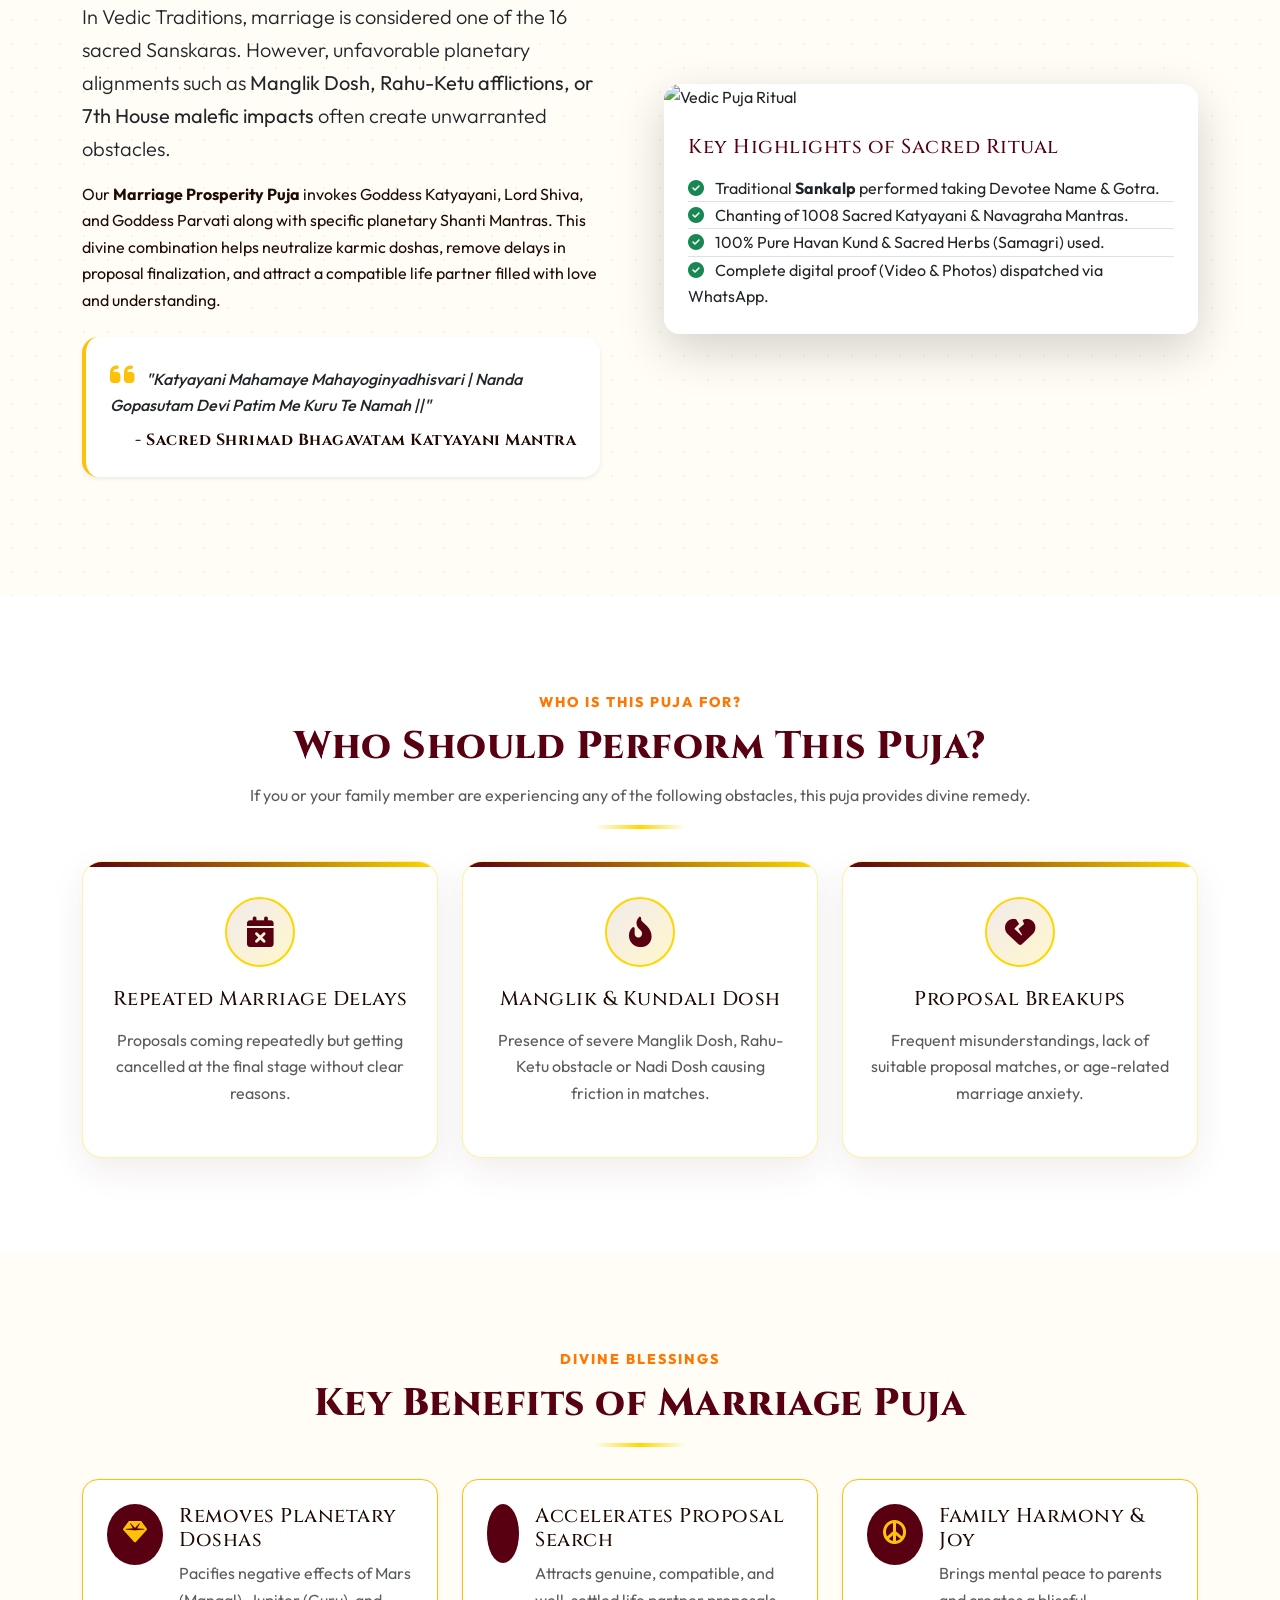
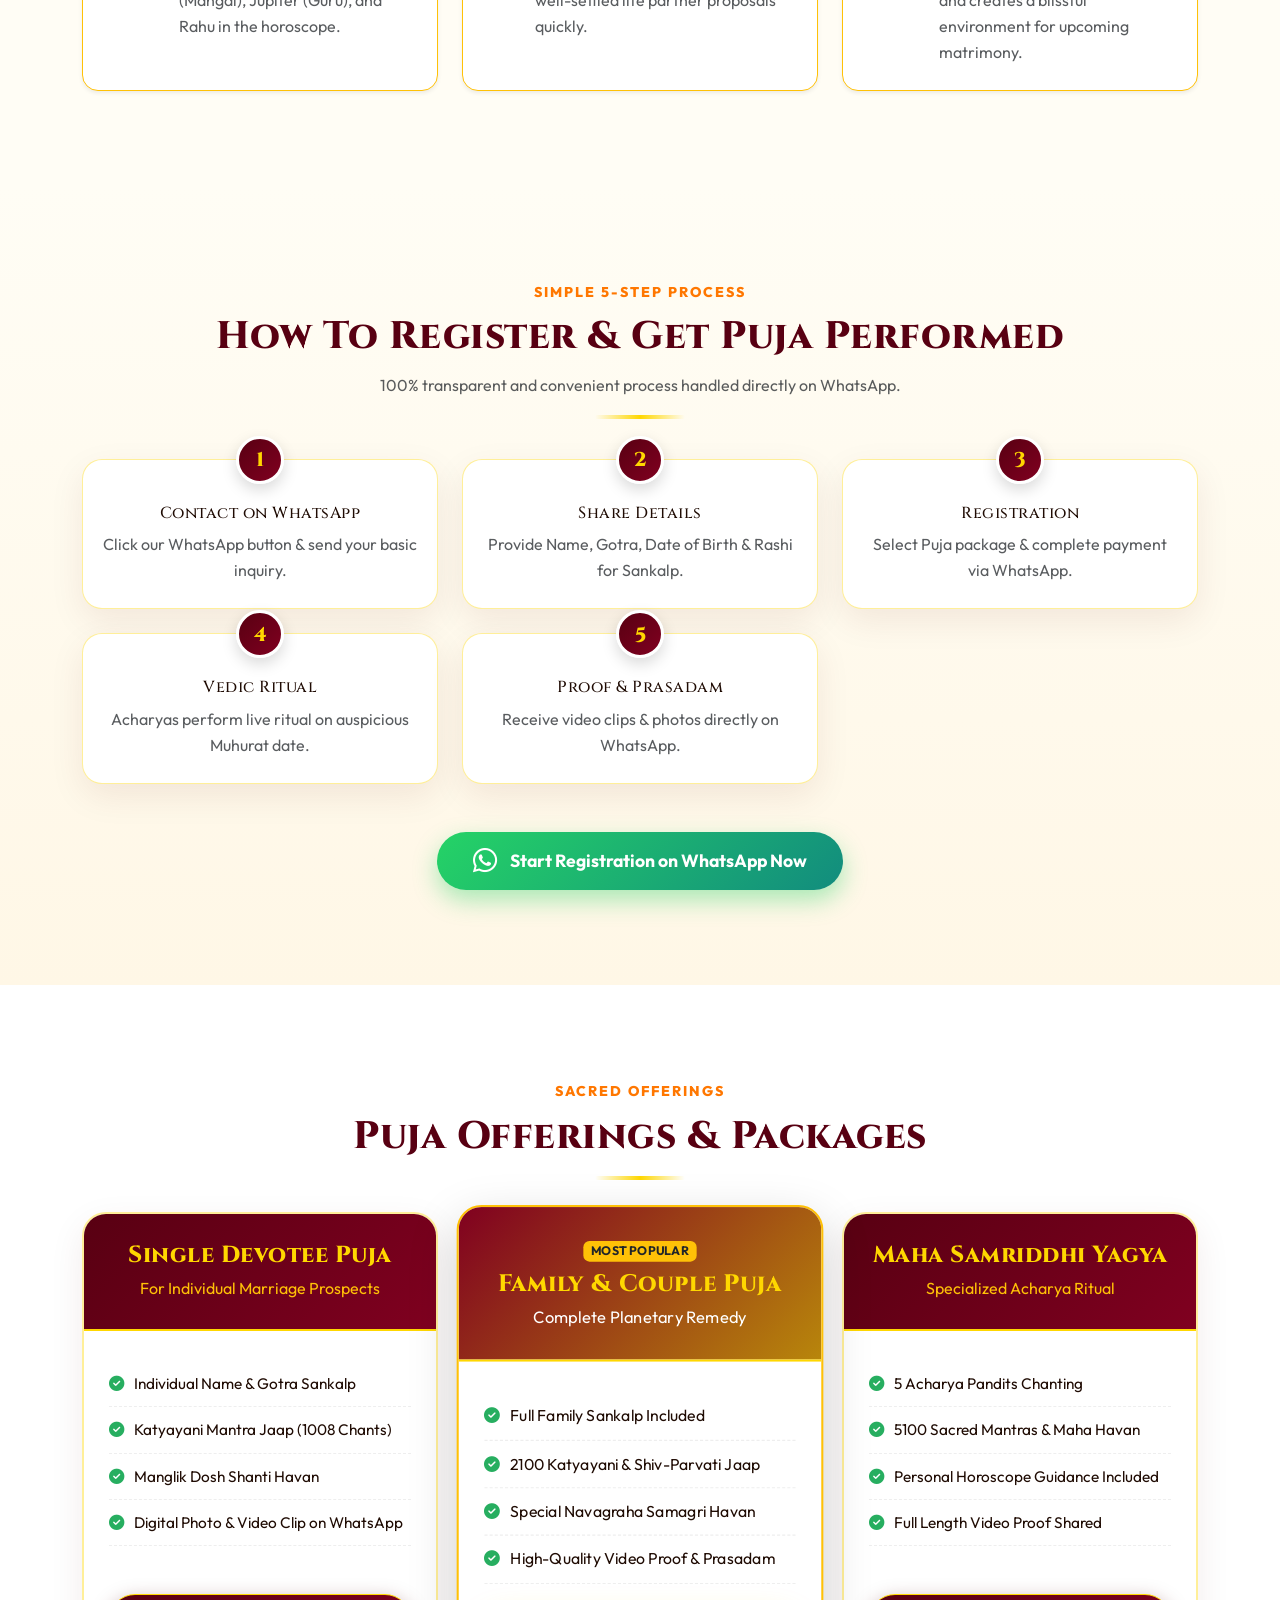
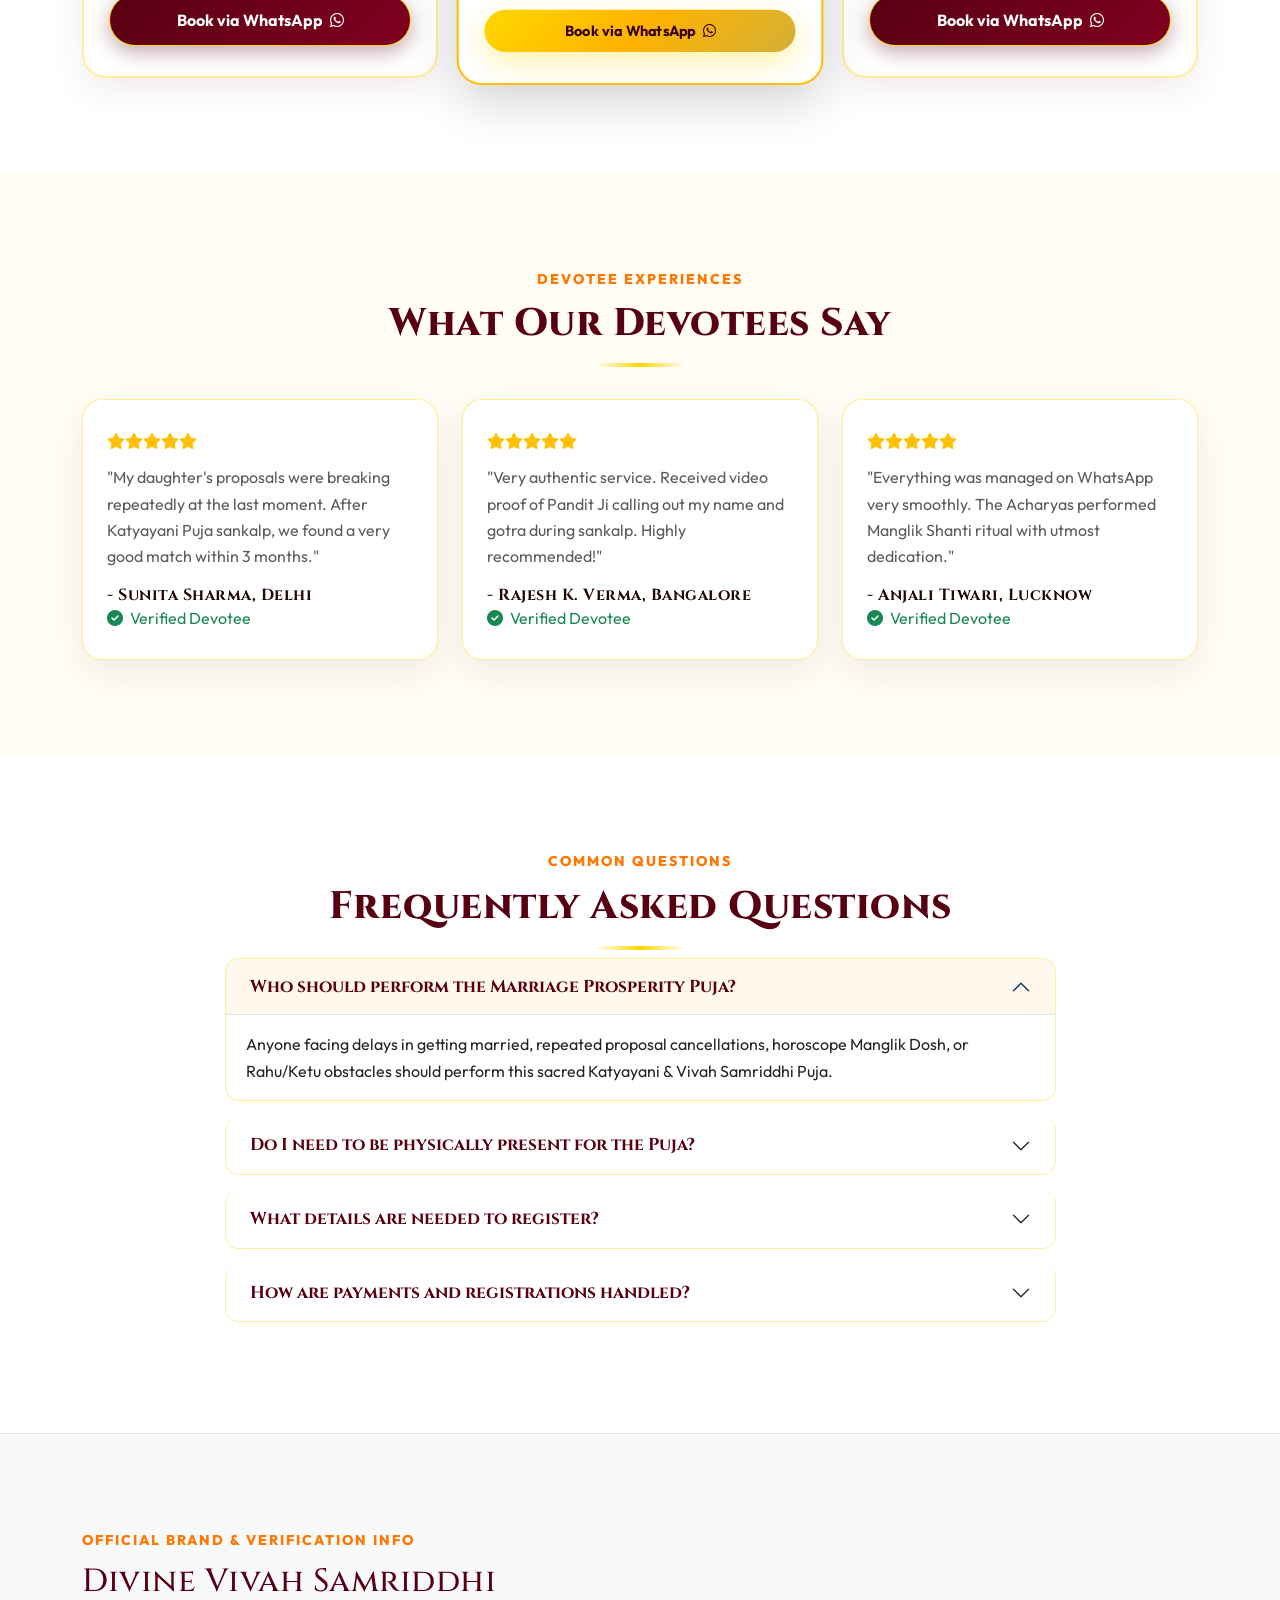
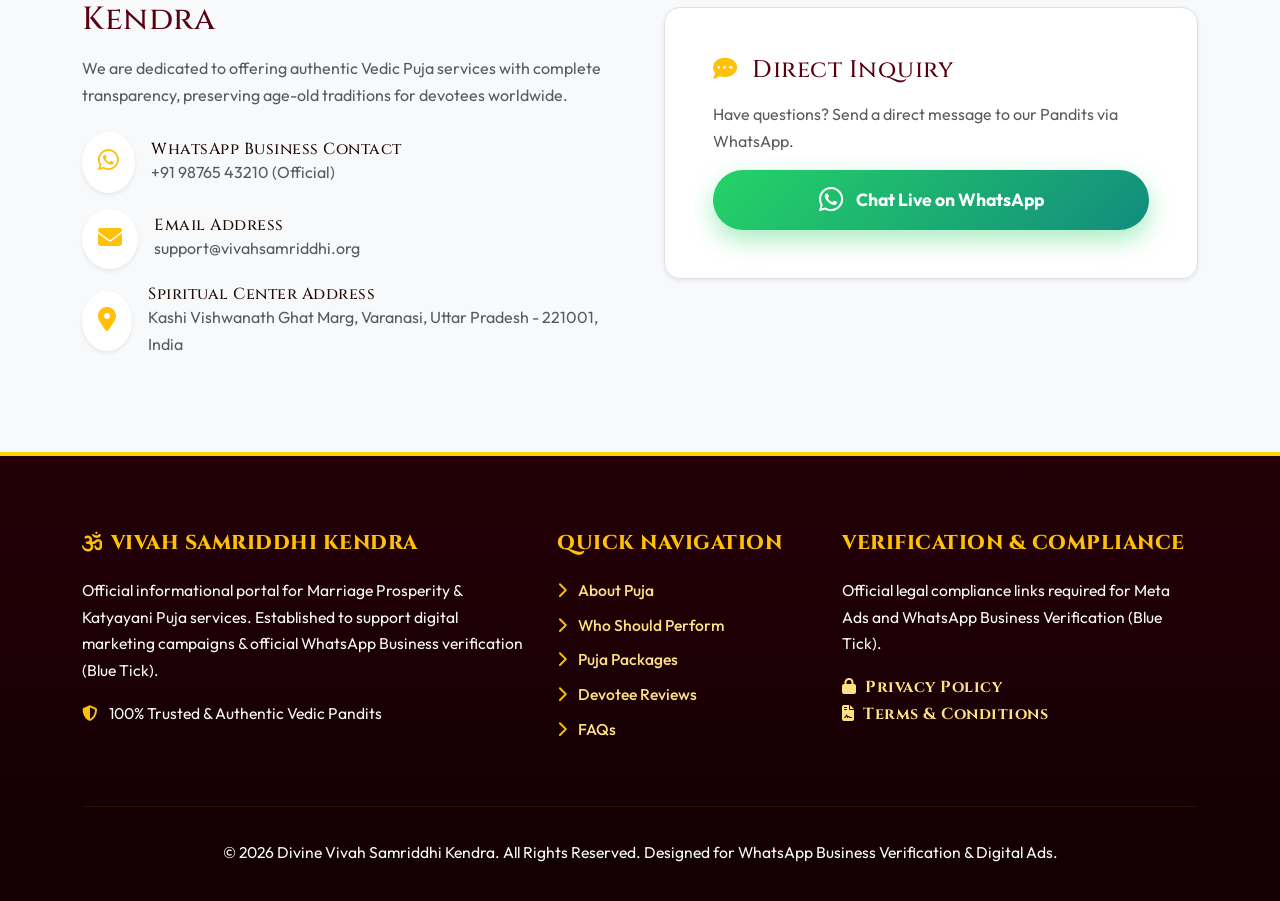
==== commit 53d090f7: "new" ====
--- a/index.html
+++ b/index.html
@@ -3,7 +3,7 @@
 <head>
     <meta charset="UTF-8">
     <meta name="viewport" content="width=device-width, initial-scale=1.0">
-    <title>Marriage Prosperity Puja - Remove Marriage Delays & Manglik Dosh</title>
+    <title>Marriage Prosperity Puja - Remove Delays & Manglik Dosh</title>
     <meta name="description" content="Authentic Vedic Marriage Prosperity & Katyayani Puja for overcoming horoscope delays, Manglik Dosh, and proposal obstacles. Get live video proof & sankalp via WhatsApp.">
     <meta name="keywords" content="Marriage Puja, Vivah Samriddhi Puja, Katyayani Puja, Manglik Dosh Nivaran, Online Puja Service, Horoscope Delay Puja">
     
@@ -40,37 +40,46 @@
     }
     </script>
 </head>
-<body>
+<body class="mandala-bg">
 
     <!-- Top Announcement Bar -->
     <div class="top-bar py-2 text-center text-md-start">
         <div class="container d-flex flex-column flex-md-row justify-content-between align-items-center">
             <div>
-                <i class="fa-solid fa-om me-2"></i><strong>Next Auspicious Muhurat:</strong> Upcoming Vivah Ekadashi Special Puja | Limited Slots
+                <i class="fa-solid fa-om me-2 text-warning"></i><strong>Upcoming Special Muhurat:</strong> Katyayani Mahalakshmi Vivah Yagya | Limited Slots
             </div>
             <div class="mt-1 mt-md-0">
                 <a href="https://wa.me/919876543210?text=Namaste%20Pandit%20Ji%2C%20I%20want%20to%20inquire%20about%20the%20Marriage%20Prosperity%20Puja" target="_blank" class="me-3">
-                    <i class="fa-brands fa-whatsapp text-success me-1"></i> WhatsApp: +91 98765 43210
+                    <i class="fa-brands fa-whatsapp text-success me-1 fs-6"></i> WhatsApp: +91 98765 43210
                 </a>
-                <span><i class="fa-solid fa-clock me-1"></i> 8 AM - 9 PM</span>
+                <span><i class="fa-solid fa-circle text-success me-1 fs-7"></i> Pandits Online Now</span>
             </div>
         </div>
     </div>
 
-    <!-- Main Navigation Bar -->
+    <!-- Booking Ticker Bar -->
+    <div class="booking-ticker-bar text-center">
+        <div class="container">
+            <i class="fa-solid fa-bolt me-1 text-danger"></i> <strong>Live Update:</strong> 18 Devotees registered in the last 24 hours for upcoming Marriage Muhurat Sankalp!
+        </div>
+    </div>
+
+    <!-- Main Navigation Bar - Perfect 1 Line Alignment -->
     <nav class="navbar navbar-expand-lg navbar-custom sticky-top">
-        <div class="container">
-            <a class="navbar-brand d-flex align-items-center" href="index.html">
-                <div class="bg-maroon text-gold rounded-circle d-flex align-items-center justify-content-center me-2" style="width: 42px; height: 42px; background: #6b0518; color: #ffc107;">
-                    <i class="fa-solid fa-om fs-4"></i>
-                </div>
-                <div>
-                    Vivah Samriddhi <span class="d-block fs-6 font-body text-muted fw-normal">Puja Kendra</span>
+        <div class="container d-flex align-items-center justify-content-between">
+            <a class="brand-wrapper" href="index.html">
+                <div class="brand-icon">
+                    <i class="fa-solid fa-om"></i>
+                </div>
+                <div class="brand-title">
+                    Vivah Samriddhi <span>Puja Kendra</span>
                 </div>
             </a>
-            <button class="navbar-toggler" type="button" data-bs-toggle="collapse" data-bs-target="#navbarNav">
+            
+            <button class="navbar-toggler ms-auto" type="button" data-bs-toggle="collapse" data-bs-target="#navbarNav">
                 <span class="navbar-toggler-icon"></span>
             </button>
+
             <div class="collapse navbar-collapse" id="navbarNav">
                 <ul class="navbar-nav ms-auto align-items-lg-center">
                     <li class="nav-item"><a class="nav-link active" href="#hero">Home</a></li>
@@ -79,9 +88,10 @@
                     <li class="nav-item"><a class="nav-link" href="#benefits">Benefits</a></li>
                     <li class="nav-item"><a class="nav-link" href="#how-it-works">How It Works</a></li>
                     <li class="nav-item"><a class="nav-link" href="#packages">Packages</a></li>
+                    <li class="nav-item"><a class="nav-link" href="#testimonials">Reviews</a></li>
                     <li class="nav-item"><a class="nav-link" href="#faqs">FAQs</a></li>
-                    <li class="nav-item ms-lg-3 mt-2 mt-lg-0">
-                        <a href="https://wa.me/919876543210?text=Namaste%20Pandit%20Ji%2C%20I%20want%20to%20register%20for%20Marriage%20Puja" target="_blank" class="btn btn-gold text-white">
+                    <li class="nav-item ms-lg-2 mt-2 mt-lg-0">
+                        <a href="https://wa.me/919876543210?text=Namaste%20Pandit%20Ji%2C%20I%20want%20to%20register%20for%20Marriage%20Puja" target="_blank" class="btn btn-gold">
                             <i class="fa-brands fa-whatsapp me-1"></i> Register on WhatsApp
                         </a>
                     </li>
@@ -96,24 +106,24 @@
             <div class="row align-items-center">
                 <div class="col-lg-7 mb-5 mb-lg-0">
                     <span class="hero-badge">
-                        <i class="fa-solid fa-star me-1"></i> Authentic Vedic Ritual Service
+                        <i class="fa-solid fa-gopuram me-1"></i> Authentic Vedic Shanti Rituals
                     </span>
                     <h1 class="hero-title">
-                        Overcome Horoscope Delays & <span>Find Your Ideal Life Partner</span>
+                        Overcome Horoscope Delays & <span class="text-gold-gradient">Find Your Life Partner</span>
                     </h1>
                     <p class="hero-subtitle">
-                        Specialized <strong>Marriage Prosperity & Katyayani Puja</strong> performed by experienced Vedic Acharyas to remove Manglik Dosh, planetary obstacles, and repeated proposal delays.
+                        Specialized <strong>Marriage Prosperity & Katyayani Mahayagya</strong> performed by experienced Vedic Acharyas to eliminate Manglik Dosh, Rahu-Ketu obstacles, and repeated proposal delays.
                     </p>
                     
                     <ul class="hero-trust-list">
-                        <li><i class="fa-solid fa-circle-check"></i> Personalized Vedic Sankalp with Name & Gotra</li>
-                        <li><i class="fa-solid fa-circle-check"></i> Photo & Video Proof Shared on WhatsApp</li>
-                        <li><i class="fa-solid fa-circle-check"></i> 100% Authentic Samagri & Experienced Priests</li>
+                        <li><i class="fa-solid fa-circle-check"></i> Individual Name & Gotra Vedic Sankalp</li>
+                        <li><i class="fa-solid fa-circle-check"></i> Video Proof & Photos Shared on WhatsApp</li>
+                        <li><i class="fa-solid fa-circle-check"></i> 100% Authentic Samagri & Certified Priests</li>
                     </ul>
 
                     <div class="d-flex flex-wrap gap-3 align-items-center">
                         <a href="https://wa.me/919876543210?text=Namaste%20Pandit%20Ji%2C%20I%20want%20to%20consult%20for%20Marriage%20Puja" target="_blank" class="btn btn-whatsapp-hero">
-                            <i class="fa-brands fa-whatsapp fs-4"></i> Inquire on WhatsApp Now
+                            <i class="fa-brands fa-whatsapp fs-3"></i> Consult Pandit Ji on WhatsApp
                         </a>
                         <a href="#about" class="btn btn-outline-light rounded-pill px-4 py-3 font-heading fs-6">
                             Learn More <i class="fa-solid fa-arrow-down ms-1"></i>
@@ -124,12 +134,12 @@
                 <!-- Hero Quick Inquiry Card -->
                 <div class="col-lg-5">
                     <div class="hero-card">
-                        <h3><i class="fa-solid fa-hands-praying text-warning me-2"></i> Request Consultation</h3>
-                        <p>Fill out your details for a quick horoscope guidance and puja muhurat check over WhatsApp.</p>
+                        <h3><i class="fa-solid fa-hands-praying text-warning me-2"></i> Free Puja Consultation</h3>
+                        <p>Fill out your details for immediate horoscope assessment and Muhurat booking over WhatsApp.</p>
                         
                         <form id="heroInquiryForm">
                             <div class="mb-3">
-                                <label class="form-label fw-semibold">Your Name *</label>
+                                <label class="form-label fw-semibold">Your Full Name *</label>
                                 <input type="text" id="userName" class="form-control form-control-lg rounded-3" placeholder="e.g., Ramesh Sharma" required>
                             </div>
                             <div class="mb-3">
@@ -138,18 +148,18 @@
                             </div>
                             <div class="mb-3">
                                 <label class="form-label fw-semibold">Rashi / Gotra (Optional)</label>
-                                <input type="text" id="userRashi" class="form-control form-control-lg rounded-3" placeholder="e.g., Kashyap / Mesh Rashi">
+                                <input type="text" id="userRashi" class="form-control form-control-lg rounded-3" placeholder="e.g., Kashyap Gotra / Mesh Rashi">
                             </div>
                             <div class="mb-3">
-                                <label class="form-label fw-semibold">Specific Concern / Message</label>
-                                <textarea id="userMessage" class="form-control rounded-3" rows="2" placeholder="e.g., Delay in marriage proposal fixing..."></textarea>
+                                <label class="form-label fw-semibold">Specific Problem / Delay Detail</label>
+                                <textarea id="userMessage" class="form-control rounded-3" rows="2" placeholder="e.g., Delay in proposal fixing, Manglik Dosh..."></textarea>
                             </div>
                             <button type="submit" class="btn btn-maroon w-100 py-3 fs-6 font-heading">
-                                <i class="fa-brands fa-whatsapp me-2"></i> Submit & Discuss on WhatsApp
+                                <i class="fa-brands fa-whatsapp me-2"></i> Submit & Connect on WhatsApp
                             </button>
                         </form>
                         <div class="text-center mt-3 fs-7 text-muted">
-                            <i class="fa-solid fa-lock me-1"></i> Your details are 100% private & confidential.
+                            <i class="fa-solid fa-lock me-1"></i> 100% Confidential & Secure Communication.
                         </div>
                     </div>
                 </div>
@@ -163,19 +173,19 @@
             <div class="row g-4">
                 <div class="col-6 col-md-3">
                     <div class="stat-number">10,000+</div>
-                    <div class="stat-label">Happy Families</div>
+                    <div class="stat-label">Satisfied Devotees</div>
                 </div>
                 <div class="col-6 col-md-3">
                     <div class="stat-number">25+</div>
-                    <div class="stat-label">Years Experiened Priests</div>
+                    <div class="stat-label">Years Experienced Priests</div>
                 </div>
                 <div class="col-6 col-md-3">
                     <div class="stat-number">100%</div>
-                    <div class="stat-label">Authentic Vedic Samagri</div>
+                    <div class="stat-label">Authentic Vedic Process</div>
                 </div>
                 <div class="col-6 col-md-3">
                     <div class="stat-number">4.9★</div>
-                    <div class="stat-label">User Trust Rating</div>
+                    <div class="stat-label">Devotee Rating</div>
                 </div>
             </div>
         </div>
@@ -184,26 +194,26 @@
     <!-- About the Puja Section -->
     <section id="about" class="section-padding">
         <div class="container">
-            <div class="section-title-wrap">
-                <span class="section-subtitle">Sacred Tradition</span>
+            <div class="section-title-wrap text-center">
+                <span class="section-subtitle">Sacred Vedic Remedy</span>
                 <h2 class="section-title">About Marriage Prosperity Puja</h2>
                 <div class="section-title-divider"></div>
             </div>
 
-            <div class="row align-items-center g-5">
+            <div class="row align-items-center g-5 mt-2">
                 <div class="col-lg-6">
                     <div class="pe-lg-3">
-                        <h3 class="font-heading mb-3 text-maroon" style="color: #6b0518;">Divine Katyayani & Manglik Dosh Removal Ritual</h3>
+                        <h3 class="font-heading mb-3 text-maroon" style="color: #580012;">Divine Katyayani & Manglik Dosh Removal Ritual</h3>
                         <p class="lead text-dark">
-                            In Vedic Traditions, marriage is considered one of the 16 sacred Sanskaras. However, unfavorable planetary alignments such as <strong>Manglik Dosh, Rahu-Ketu afflictions, or Seventh House malefic impacts</strong> often create obstacles.
+                            In Vedic Traditions, marriage is considered one of the 16 sacred Sanskaras. However, unfavorable planetary alignments such as <strong>Manglik Dosh, Rahu-Ketu afflictions, or 7th House malefic impacts</strong> often create unwarranted obstacles.
                         </p>
                         <p>
                             Our <strong>Marriage Prosperity Puja</strong> invokes Goddess Katyayani, Lord Shiva, and Goddess Parvati along with specific planetary Shanti Mantras. This divine combination helps neutralize karmic doshas, remove delays in proposal finalization, and attract a compatible life partner filled with love and understanding.
                         </p>
-                        <div class="p-3 bg-light rounded-3 border-start border-4 border-warning my-4">
-                            <i class="fa-solid fa-quote-left text-warning fs-4 me-2"></i>
-                            <em>"Katyayani Mahamaye Mahayoginyadhisvari | Nanda Gopasutam Devi Patim Me Kuru Te Namah ||"</em>
-                            <div class="mt-2 text-end font-heading fs-7 text-maroon fw-bold">- Sacred Shrimad Bhagavatam Mantra</div>
+                        <div class="p-4 bg-white rounded-4 shadow-sm border-start border-4 border-warning my-4">
+                            <i class="fa-solid fa-quote-left text-warning fs-3 me-2"></i>
+                            <em class="fs-6 text-dark fw-medium">"Katyayani Mahamaye Mahayoginyadhisvari | Nanda Gopasutam Devi Patim Me Kuru Te Namah ||"</em>
+                            <div class="mt-2 text-end font-heading fs-7 text-maroon fw-bold">- Sacred Shrimad Bhagavatam Katyayani Mantra</div>
                         </div>
                     </div>
                 </div>
@@ -212,12 +222,12 @@
                     <div class="card border-0 shadow-lg rounded-4 overflow-hidden">
                         <img src="https://images.unsplash.com/photo-1609137144813-7d9921338f24?auto=format&fit=crop&w=800&q=80" alt="Vedic Puja Ritual" class="card-img-top">
                         <div class="card-body p-4 bg-white">
-                            <h5 class="font-heading text-maroon mb-2" style="color: #6b0518;">Key Highlights of Ritual</h5>
+                            <h5 class="font-heading text-maroon mb-3" style="color: #580012;">Key Highlights of Sacred Ritual</h5>
                             <ul class="list-unstyled mb-0">
-                                <li class="py-2 border-bottom"><i class="fa-solid fa-check text-warning me-2"></i> Traditional <strong>Sankalp</strong> performed taking Devotee Name & Gotra.</li>
-                                <li class="py-2 border-bottom"><i class="fa-solid fa-check text-warning me-2"></i> Chanting of 108 Sacred Katyayani & Navagraha Mantras.</li>
-                                <li class="py-2 border-bottom"><i class="fa-solid fa-check text-warning me-2"></i> 100% Pure Havan Kund & Sacred Herbs (Samagri) used.</li>
-                                <li class="py-2"><i class="fa-solid fa-check text-warning me-2"></i> Complete digital proof (Video & Photos) dispatched via WhatsApp.</li>
+                                <li class="py-2.5 border-bottom"><i class="fa-solid fa-circle-check text-success me-2"></i> Traditional <strong>Sankalp</strong> performed taking Devotee Name & Gotra.</li>
+                                <li class="py-2.5 border-bottom"><i class="fa-solid fa-circle-check text-success me-2"></i> Chanting of 1008 Sacred Katyayani & Navagraha Mantras.</li>
+                                <li class="py-2.5 border-bottom"><i class="fa-solid fa-circle-check text-success me-2"></i> 100% Pure Havan Kund & Sacred Herbs (Samagri) used.</li>
+                                <li class="py-2.5"><i class="fa-solid fa-circle-check text-success me-2"></i> Complete digital proof (Video & Photos) dispatched via WhatsApp.</li>
                             </ul>
                         </div>
                     </div>
@@ -229,14 +239,14 @@
     <!-- Who Should Perform Section -->
     <section id="who-should" class="section-padding bg-white">
         <div class="container">
-            <div class="section-title-wrap">
+            <div class="section-title-wrap text-center">
                 <span class="section-subtitle">Who Is This Puja For?</span>
                 <h2 class="section-title">Who Should Perform This Puja?</h2>
                 <p class="text-muted">If you or your family member are experiencing any of the following obstacles, this puja provides divine remedy.</p>
                 <div class="section-title-divider"></div>
             </div>
 
-            <div class="row g-4">
+            <div class="row g-4 mt-2">
                 <div class="col-md-4">
                     <div class="feature-card text-center">
                         <div class="icon-box mx-auto">
@@ -260,7 +270,7 @@
                         <div class="icon-box mx-auto">
                             <i class="fa-solid fa-heart-crack"></i>
                         </div>
-                        <h4 class="font-heading fs-5 mb-3">Relationship Friction</h4>
+                        <h4 class="font-heading fs-5 mb-3">Proposal Breakups</h4>
                         <p class="text-muted">Frequent misunderstandings, lack of suitable proposal matches, or age-related marriage anxiety.</p>
                     </div>
                 </div>
@@ -269,18 +279,18 @@
     </section>
 
     <!-- Key Benefits Section -->
-    <section id="benefits" class="section-padding" style="background-color: #fffdf7;">
-        <div class="container">
-            <div class="section-title-wrap">
+    <section id="benefits" class="section-padding" style="background-color: #fffdf5;">
+        <div class="container">
+            <div class="section-title-wrap text-center">
                 <span class="section-subtitle">Divine Blessings</span>
                 <h2 class="section-title">Key Benefits of Marriage Puja</h2>
                 <div class="section-title-divider"></div>
             </div>
 
-            <div class="row g-4">
+            <div class="row g-4 mt-2">
                 <div class="col-md-6 col-lg-4">
                     <div class="d-flex align-items-start p-4 bg-white rounded-4 shadow-sm h-100 border border-warning">
-                        <div class="bg-maroon text-warning rounded-circle p-3 me-3" style="background: #6b0518;">
+                        <div class="p-3 rounded-circle me-3 text-warning" style="background: #580012;">
                             <i class="fa-solid fa-gem fs-4"></i>
                         </div>
                         <div>
@@ -291,18 +301,18 @@
                 </div>
                 <div class="col-md-6 col-lg-4">
                     <div class="d-flex align-items-start p-4 bg-white rounded-4 shadow-sm h-100 border border-warning">
-                        <div class="bg-maroon text-warning rounded-circle p-3 me-3" style="background: #6b0518;">
+                        <div class="p-3 rounded-circle me-3 text-warning" style="background: #580012;">
                             <i class="fa-solid fa-rings-wedding fs-4"></i>
                         </div>
                         <div>
-                            <h5 class="font-heading mb-2">Accelerates Partner Search</h5>
+                            <h5 class="font-heading mb-2">Accelerates Proposal Search</h5>
                             <p class="text-muted mb-0">Attracts genuine, compatible, and well-settled life partner proposals quickly.</p>
                         </div>
                     </div>
                 </div>
                 <div class="col-md-6 col-lg-4">
                     <div class="d-flex align-items-start p-4 bg-white rounded-4 shadow-sm h-100 border border-warning">
-                        <div class="bg-maroon text-warning rounded-circle p-3 me-3" style="background: #6b0518;">
+                        <div class="p-3 rounded-circle me-3 text-warning" style="background: #580012;">
                             <i class="fa-solid fa-peace fs-4"></i>
                         </div>
                         <div>
@@ -318,14 +328,14 @@
     <!-- How It Works Section -->
     <section id="how-it-works" class="section-padding process-section">
         <div class="container">
-            <div class="section-title-wrap">
+            <div class="section-title-wrap text-center">
                 <span class="section-subtitle">Simple 5-Step Process</span>
                 <h2 class="section-title">How To Register & Get Puja Performed</h2>
                 <p class="text-muted">100% transparent and convenient process handled directly on WhatsApp.</p>
                 <div class="section-title-divider"></div>
             </div>
 
-            <div class="row g-4 mt-2">
+            <div class="row g-4 mt-3">
                 <div class="col-md-4 col-lg-2-4">
                     <div class="step-card">
                         <div class="step-number">1</div>
@@ -365,7 +375,7 @@
 
             <div class="text-center mt-5">
                 <a href="https://wa.me/919876543210?text=Namaste%20Pandit%20Ji%2C%20I%20want%20to%20start%20my%20puja%20registration%20now" target="_blank" class="btn btn-whatsapp-hero">
-                    <i class="fa-brands fa-whatsapp fs-4"></i> Start Registration on WhatsApp Now
+                    <i class="fa-brands fa-whatsapp fs-3"></i> Start Registration on WhatsApp Now
                 </a>
             </div>
         </div>
@@ -374,13 +384,13 @@
     <!-- Puja Packages Section -->
     <section id="packages" class="section-padding bg-white">
         <div class="container">
-            <div class="section-title-wrap">
+            <div class="section-title-wrap text-center">
                 <span class="section-subtitle">Sacred Offerings</span>
                 <h2 class="section-title">Puja Offerings & Packages</h2>
                 <div class="section-title-divider"></div>
             </div>
 
-            <div class="row g-4">
+            <div class="row g-4 mt-2">
                 <!-- Package 1 -->
                 <div class="col-md-4">
                     <div class="package-card">
@@ -405,7 +415,7 @@
                 <!-- Package 2 -->
                 <div class="col-md-4">
                     <div class="package-card border-warning shadow-lg" style="transform: scale(1.03);">
-                        <div class="package-header" style="background: linear-gradient(135deg, #8b0000 0%, #b8860b 100%);">
+                        <div class="package-header" style="background: linear-gradient(135deg, #800020 0%, #b8860b 100%);">
                             <span class="badge bg-warning text-dark mb-2 text-uppercase">Most Popular</span>
                             <h3>Family & Couple Puja</h3>
                             <p class="mb-0 text-white fs-7">Complete Planetary Remedy</p>
@@ -448,16 +458,62 @@
         </div>
     </section>
 
+    <!-- Testimonials Section -->
+    <section id="testimonials" class="section-padding" style="background-color: #fffdf5;">
+        <div class="container">
+            <div class="section-title-wrap text-center">
+                <span class="section-subtitle">Devotee Experiences</span>
+                <h2 class="section-title">What Our Devotees Say</h2>
+                <div class="section-title-divider"></div>
+            </div>
+
+            <div class="row g-4 mt-2">
+                <div class="col-md-4">
+                    <div class="review-card">
+                        <div class="stars">
+                            <i class="fa-solid fa-star"></i><i class="fa-solid fa-star"></i><i class="fa-solid fa-star"></i><i class="fa-solid fa-star"></i><i class="fa-solid fa-star"></i>
+                        </div>
+                        <p class="text-muted">"My daughter's proposals were breaking repeatedly at the last moment. After Katyayani Puja sankalp, we found a very good match within 3 months."</p>
+                        <h6 class="font-heading mb-0 text-maroon fw-bold">- Sunita Sharma, Delhi</h6>
+                        <span class="fs-7 text-success"><i class="fa-solid fa-circle-check me-1"></i> Verified Devotee</span>
+                    </div>
+                </div>
+
+                <div class="col-md-4">
+                    <div class="review-card">
+                        <div class="stars">
+                            <i class="fa-solid fa-star"></i><i class="fa-solid fa-star"></i><i class="fa-solid fa-star"></i><i class="fa-solid fa-star"></i><i class="fa-solid fa-star"></i>
+                        </div>
+                        <p class="text-muted">"Very authentic service. Received video proof of Pandit Ji calling out my name and gotra during sankalp. Highly recommended!"</p>
+                        <h6 class="font-heading mb-0 text-maroon fw-bold">- Rajesh K. Verma, Bangalore</h6>
+                        <span class="fs-7 text-success"><i class="fa-solid fa-circle-check me-1"></i> Verified Devotee</span>
+                    </div>
+                </div>
+
+                <div class="col-md-4">
+                    <div class="review-card">
+                        <div class="stars">
+                            <i class="fa-solid fa-star"></i><i class="fa-solid fa-star"></i><i class="fa-solid fa-star"></i><i class="fa-solid fa-star"></i><i class="fa-solid fa-star"></i>
+                        </div>
+                        <p class="text-muted">"Everything was managed on WhatsApp very smoothly. The Acharyas performed Manglik Shanti ritual with utmost dedication."</p>
+                        <h6 class="font-heading mb-0 text-maroon fw-bold">- Anjali Tiwari, Lucknow</h6>
+                        <span class="fs-7 text-success"><i class="fa-solid fa-circle-check me-1"></i> Verified Devotee</span>
+                    </div>
+                </div>
+            </div>
+        </div>
+    </section>
+
     <!-- FAQs Section -->
-    <section id="faqs" class="section-padding" style="background-color: #fffdf7;">
-        <div class="container">
-            <div class="section-title-wrap">
+    <section id="faqs" class="section-padding bg-white">
+        <div class="container">
+            <div class="section-title-wrap text-center">
                 <span class="section-subtitle">Common Questions</span>
                 <h2 class="section-title">Frequently Asked Questions</h2>
                 <div class="section-title-divider"></div>
             </div>
 
-            <div class="row justify-content-center">
+            <div class="row justify-content-center mt-2">
                 <div class="col-lg-9">
                     <div class="accordion" id="faqAccordion">
                         <div class="accordion-item">
@@ -518,31 +574,31 @@
     </section>
 
     <!-- Business Contact Section -->
-    <section class="section-padding bg-white border-top">
+    <section class="section-padding bg-light border-top">
         <div class="container">
             <div class="row align-items-center g-5">
                 <div class="col-lg-6">
                     <span class="section-subtitle">Official Brand & Verification Info</span>
-                    <h2 class="font-heading text-maroon mb-3" style="color: #6b0518;">Divine Vivah Samriddhi Kendra</h2>
+                    <h2 class="font-heading text-maroon mb-3" style="color: #580012;">Divine Vivah Samriddhi Kendra</h2>
                     <p class="text-muted">We are dedicated to offering authentic Vedic Puja services with complete transparency, preserving age-old traditions for devotees worldwide.</p>
                     
                     <div class="mt-4">
                         <div class="d-flex align-items-center mb-3">
-                            <div class="bg-light p-3 rounded-circle me-3 text-warning"><i class="fa-brands fa-whatsapp fs-4"></i></div>
+                            <div class="bg-white p-3 rounded-circle me-3 text-warning shadow-sm"><i class="fa-brands fa-whatsapp fs-4"></i></div>
                             <div>
                                 <h6 class="mb-0 font-heading">WhatsApp Business Contact</h6>
                                 <p class="mb-0 text-muted">+91 98765 43210 (Official)</p>
                             </div>
                         </div>
                         <div class="d-flex align-items-center mb-3">
-                            <div class="bg-light p-3 rounded-circle me-3 text-warning"><i class="fa-solid fa-envelope fs-4"></i></div>
+                            <div class="bg-white p-3 rounded-circle me-3 text-warning shadow-sm"><i class="fa-solid fa-envelope fs-4"></i></div>
                             <div>
                                 <h6 class="mb-0 font-heading">Email Address</h6>
                                 <p class="mb-0 text-muted">support@vivahsamriddhi.org</p>
                             </div>
                         </div>
                         <div class="d-flex align-items-center">
-                            <div class="bg-light p-3 rounded-circle me-3 text-warning"><i class="fa-solid fa-location-dot fs-4"></i></div>
+                            <div class="bg-white p-3 rounded-circle me-3 text-warning shadow-sm"><i class="fa-solid fa-location-dot fs-4"></i></div>
                             <div>
                                 <h6 class="mb-0 font-heading">Spiritual Center Address</h6>
                                 <p class="mb-0 text-muted">Kashi Vishwanath Ghat Marg, Varanasi, Uttar Pradesh - 221001, India</p>
@@ -552,11 +608,11 @@
                 </div>
 
                 <div class="col-lg-6">
-                    <div class="p-4 p-md-5 bg-light rounded-4 border">
-                        <h4 class="font-heading mb-3 text-maroon" style="color: #6b0518;"><i class="fa-solid fa-comment-dots text-warning me-2"></i> Direct Inquiry</h4>
+                    <div class="p-4 p-md-5 bg-white rounded-4 shadow-sm border">
+                        <h4 class="font-heading mb-3 text-maroon" style="color: #580012;"><i class="fa-solid fa-comment-dots text-warning me-2"></i> Direct Inquiry</h4>
                         <p class="text-muted fs-7">Have questions? Send a direct message to our Pandits via WhatsApp.</p>
                         <a href="https://wa.me/919876543210?text=Namaste%20Pandit%20Ji%2C%20I%20have%20a%20question%20regarding%20the%20Marriage%20Puja" target="_blank" class="btn btn-whatsapp-hero w-100 justify-content-center py-3">
-                            <i class="fa-brands fa-whatsapp fs-4"></i> Chat Live on WhatsApp
+                            <i class="fa-brands fa-whatsapp fs-3"></i> Chat Live on WhatsApp
                         </a>
                     </div>
                 </div>
@@ -564,51 +620,56 @@
         </div>
     </section>
 
-    <!-- Footer -->
+    <!-- Super High-Contrast Ultra Clear Footer -->
     <footer class="footer">
         <div class="container">
             <div class="row g-4 mb-5">
                 <div class="col-md-5">
-                    <h5 class="font-heading"><i class="fa-solid fa-om me-2"></i>Vivah Samriddhi Kendra</h5>
-                    <p class="text-muted fs-7">
-                        Official informational portal for Marriage Prosperity & Katyayani Puja services. Established to support marketing campaigns & official WhatsApp Business verification.
+                    <h5 class="font-heading"><i class="fa-solid fa-om me-2 text-warning"></i>Vivah Samriddhi Kendra</h5>
+                    <p class="text-white">
+                        Official informational portal for Marriage Prosperity & Katyayani Puja services. Established to support digital marketing campaigns & official WhatsApp Business verification (Blue Tick).
                     </p>
+                    <p class="text-white mb-0"><i class="fa-solid fa-shield-halved text-warning me-2"></i> 100% Trusted & Authentic Vedic Pandits</p>
                 </div>
                 <div class="col-md-3">
-                    <h5>Quick Links</h5>
+                    <h5>Quick Navigation</h5>
                     <ul class="list-unstyled">
-                        <li><a href="#about"><i class="fa-solid fa-angle-right me-1 text-warning"></i> About Puja</a></li>
-                        <li><a href="#who-should"><i class="fa-solid fa-angle-right me-1 text-warning"></i> Who Should Perform</a></li>
-                        <li><a href="#packages"><i class="fa-solid fa-angle-right me-1 text-warning"></i> Packages</a></li>
-                        <li><a href="#faqs"><i class="fa-solid fa-angle-right me-1 text-warning"></i> FAQs</a></li>
+                        <li class="mb-2"><a href="#about"><i class="fa-solid fa-chevron-right me-2 text-warning fs-7"></i> About Puja</a></li>
+                        <li class="mb-2"><a href="#who-should"><i class="fa-solid fa-chevron-right me-2 text-warning fs-7"></i> Who Should Perform</a></li>
+                        <li class="mb-2"><a href="#packages"><i class="fa-solid fa-chevron-right me-2 text-warning fs-7"></i> Puja Packages</a></li>
+                        <li class="mb-2"><a href="#testimonials"><i class="fa-solid fa-chevron-right me-2 text-warning fs-7"></i> Devotee Reviews</a></li>
+                        <li class="mb-2"><a href="#faqs"><i class="fa-solid fa-chevron-right me-2 text-warning fs-7"></i> FAQs</a></li>
                     </ul>
                 </div>
                 <div class="col-md-4">
-                    <h5>Verification Disclosures</h5>
-                    <p class="fs-7 text-muted">
-                        Legal compliance links required for Meta Ads and WhatsApp Business Verification (Blue Tick).
+                    <h5>Verification & Compliance</h5>
+                    <p class="text-white">
+                        Official legal compliance links required for Meta Ads and WhatsApp Business Verification (Blue Tick).
                     </p>
-                    <div>
-                        <a href="privacy-policy.html" class="me-3"><i class="fa-solid fa-shield-halved me-1"></i> Privacy Policy</a>
-                        <a href="terms.html"><i class="fa-solid fa-file-contract me-1"></i> Terms & Conditions</a>
-                    </div>
-                </div>
-            </div>
-
-            <div class="border-top border-secondary pt-4 text-center fs-7 text-muted">
-                <p class="mb-0">&copy; 2026 Divine Vivah Samriddhi Kendra. All Rights Reserved. Designed for WhatsApp Business Verification & Digital Ads.</p>
+                    <div class="mt-3">
+                        <a href="privacy-policy.html" class="d-inline-block me-3 text-warning font-heading fw-bold"><i class="fa-solid fa-lock me-1"></i> Privacy Policy</a>
+                        <a href="terms.html" class="d-inline-block text-warning font-heading fw-bold"><i class="fa-solid fa-file-contract me-1"></i> Terms & Conditions</a>
+                    </div>
+                </div>
+            </div>
+
+            <hr class="footer-divider">
+
+            <div class="pt-3 text-center text-white">
+                <p class="mb-0 text-white">&copy; 2026 Divine Vivah Samriddhi Kendra. All Rights Reserved. Designed for WhatsApp Business Verification & Digital Ads.</p>
             </div>
         </div>
     </footer>
 
-    <!-- Floating WhatsApp Button -->
+    <!-- Floating WhatsApp Button with Online Badge -->
     <a href="https://wa.me/919876543210?text=Namaste%20Pandit%20Ji%2C%20I%20want%20to%20inquire%20about%20Marriage%20Prosperity%20Puja" target="_blank" class="whatsapp-float">
         <i class="fa-brands fa-whatsapp"></i>
         <span class="d-none d-md-inline">Chat on WhatsApp</span>
+        <span class="online-dot ms-1"></span>
     </a>
 
     <!-- Scripts -->
-    <script href="https://cdn.jsdelivr.net/npm/bootstrap@5.3.2/dist/js/bootstrap.bundle.min.js"></script>
+    <script src="https://cdn.jsdelivr.net/npm/bootstrap@5.3.2/dist/js/bootstrap.bundle.min.js"></script>
     <script src="js/script.js"></script>
 
 </body>
--- a/css/style.css
+++ b/css/style.css
@@ -1,25 +1,27 @@
 /* -------------------------------------------------------------
-   Marriage Prosperity Puja - Divine Design System & Stylesheet
-   Color Palette: Maroon (#6b0518), Saffron Gold (#e67e22), Deep Crimson (#800020), Warm Gold (#d4af37), Ivory (#fffdf7)
+   Marriage Prosperity Puja - Ultra Premium Divine Design System
    ------------------------------------------------------------- */
 
-@import url('https://fonts.googleapis.com/css2?family=Cinzel:wght@600;700;800&family=Poppins:wght@300;400;500;600;700&display=swap');
+@import url('https://fonts.googleapis.com/css2?family=Cinzel+Decorative:wght@700&family=Cinzel:wght@600;700;800;900&family=Outfit:wght@300;400;500;600;700&display=swap');
 
 :root {
-    --primary-maroon: #6b0518;
-    --secondary-crimson: #8b0000;
-    --accent-gold: #d4af37;
+    --primary-maroon: #580012;
+    --secondary-crimson: #800020;
+    --deep-wine: #38000b;
+    --accent-gold: #ffd700;
     --accent-gold-bright: #ffc107;
-    --saffron-orange: #ff9933;
-    --bg-light: #fffdf7;
+    --saffron-orange: #ff7700;
+    --bg-light: #fffdf5;
     --bg-card: #ffffff;
-    --text-dark: #2c1810;
-    --text-muted: #665248;
-    --border-gold: rgba(212, 175, 55, 0.3);
-    --shadow-soft: 0 10px 30px rgba(107, 5, 24, 0.08);
-    --shadow-hover: 0 18px 40px rgba(107, 5, 24, 0.16);
+    --text-dark: #1f0b03;
+    --text-muted: #524037;
+    --border-gold: rgba(255, 215, 0, 0.4);
+    --shadow-soft: 0 12px 35px rgba(88, 0, 18, 0.08);
+    --shadow-hover: 0 20px 45px rgba(88, 0, 18, 0.2);
+    --shadow-gold: 0 10px 30px rgba(255, 215, 0, 0.35);
     --font-heading: 'Cinzel', serif;
-    --font-body: 'Poppins', sans-serif;
+    --font-decorative: 'Cinzel Decorative', serif;
+    --font-body: 'Outfit', sans-serif;
 }
 
 body {
@@ -27,7 +29,13 @@
     background-color: var(--bg-light);
     color: var(--text-dark);
     overflow-x: hidden;
-    line-height: 1.6;
+    line-height: 1.65;
+}
+
+/* Background Pattern */
+.mandala-bg {
+    background-image: radial-gradient(rgba(212, 175, 55, 0.14) 1px, transparent 0);
+    background-size: 24px 24px;
 }
 
 h1, h2, h3, h4, h5, h6, .font-heading {
@@ -35,10 +43,18 @@
     letter-spacing: 0.5px;
 }
 
+/* Metallic Gold Text */
+.text-gold-gradient {
+    background: linear-gradient(135deg, #ffe57f 0%, #ffc107 40%, #ff9800 100%);
+    -webkit-background-clip: text;
+    -webkit-text-fill-color: transparent;
+    display: inline-block;
+}
+
 /* Top Announcement Bar */
 .top-bar {
-    background: linear-gradient(90deg, #4a0310 0%, var(--primary-maroon) 50%, #4a0310 100%);
-    color: #ffeb3b;
+    background: linear-gradient(90deg, #2b0008 0%, var(--primary-maroon) 50%, #2b0008 100%);
+    color: #ffe082;
     font-size: 0.88rem;
     font-weight: 500;
     border-bottom: 1px solid var(--accent-gold);
@@ -46,203 +62,241 @@
 .top-bar a {
     color: #ffffff;
     text-decoration: none;
-    transition: color 0.3s;
 }
 .top-bar a:hover {
-    color: var(--accent-gold-bright);
-}
-
-/* Main Navbar */
+    color: var(--accent-gold);
+}
+
+/* Ticker Bar */
+.booking-ticker-bar {
+    background: #ffecb3;
+    color: #3b2000;
+    font-size: 0.88rem;
+    font-weight: 700;
+    padding: 7px 0;
+    border-bottom: 1px solid #ffd54f;
+}
+
+/* Main Navbar - Perfect 1-Line Flex Alignment */
 .navbar-custom {
-    background: rgba(255, 255, 255, 0.96);
-    backdrop-filter: blur(10px);
-    box-shadow: 0 4px 20px rgba(0, 0, 0, 0.06);
+    background: rgba(255, 255, 255, 0.98);
+    backdrop-filter: blur(12px);
+    box-shadow: 0 4px 25px rgba(0, 0, 0, 0.08);
     border-bottom: 2px solid var(--accent-gold);
-    transition: all 0.3s ease;
-}
-.navbar-brand {
+    padding: 12px 0;
+}
+
+.brand-wrapper {
+    display: flex;
+    align-items: center;
+    gap: 10px;
+    white-space: nowrap;
+    text-decoration: none;
+}
+.brand-icon {
+    width: 44px;
+    height: 44px;
+    border-radius: 50%;
+    background: linear-gradient(135deg, #580012, #800020);
+    color: #ffd700;
+    border: 1.5px solid #ffd700;
+    display: flex;
+    align-items: center;
+    justify-content: center;
+    font-size: 1.3rem;
+    flex-shrink: 0;
+}
+.brand-title {
     font-family: var(--font-heading);
     font-weight: 800;
-    font-size: 1.4rem;
-    color: var(--primary-maroon) !important;
-}
-.navbar-brand span {
+    font-size: 1.35rem;
+    color: var(--primary-maroon);
+    line-height: 1.2;
+    display: flex;
+    align-items: center;
+    gap: 8px;
+}
+.brand-title span {
     color: var(--saffron-orange);
-}
+    font-size: 0.95rem;
+    font-weight: 600;
+}
+
 .nav-link {
-    font-weight: 500;
+    font-weight: 600;
     color: var(--text-dark) !important;
-    padding: 0.5rem 1rem !important;
-    transition: color 0.3s ease;
+    padding: 0.5rem 0.85rem !important;
+    white-space: nowrap;
+    transition: all 0.25s ease;
 }
 .nav-link:hover, .nav-link.active {
     color: var(--primary-maroon) !important;
 }
 
-/* Custom Buttons */
+/* Buttons */
 .btn-gold {
-    background: linear-gradient(135deg, #f39c12 0%, var(--accent-gold) 50%, #b8860b 100%);
-    color: #ffffff !important;
-    font-weight: 600;
+    background: linear-gradient(135deg, #ffd700 0%, #ffb300 50%, #d4af37 100%);
+    color: #38000b !important;
+    font-weight: 700;
     border: none;
     border-radius: 50px;
-    padding: 12px 28px;
-    box-shadow: 0 4px 15px rgba(212, 175, 55, 0.4);
+    padding: 10px 24px;
+    box-shadow: var(--shadow-gold);
     transition: all 0.3s ease;
+    white-space: nowrap;
+    font-size: 0.88rem;
 }
 .btn-gold:hover {
     transform: translateY(-2px);
-    box-shadow: 0 8px 25px rgba(212, 175, 55, 0.6);
-    background: linear-gradient(135deg, #b8860b 0%, var(--accent-gold) 50%, #f39c12 100%);
+    box-shadow: 0 10px 28px rgba(255, 215, 0, 0.6);
 }
 
 .btn-whatsapp-hero {
     background: linear-gradient(135deg, #25D366 0%, #128C7E 100%);
     color: #ffffff !important;
-    font-weight: 600;
+    font-weight: 700;
     border-radius: 50px;
-    padding: 14px 32px;
+    padding: 15px 36px;
     font-size: 1.1rem;
-    box-shadow: 0 8px 20px rgba(37, 211, 102, 0.35);
+    box-shadow: 0 10px 25px rgba(37, 211, 102, 0.4);
     transition: all 0.3s ease;
     display: inline-flex;
     align-items: center;
-    gap: 10px;
+    gap: 12px;
     border: none;
 }
 .btn-whatsapp-hero:hover {
     transform: translateY(-3px);
-    box-shadow: 0 12px 28px rgba(37, 211, 102, 0.5);
+    box-shadow: 0 15px 32px rgba(37, 211, 102, 0.6);
     color: #ffffff;
 }
 
 .btn-maroon {
     background: linear-gradient(135deg, var(--primary-maroon) 0%, var(--secondary-crimson) 100%);
     color: #ffffff !important;
-    font-weight: 600;
+    font-weight: 700;
     border-radius: 50px;
-    padding: 12px 28px;
-    box-shadow: 0 4px 15px rgba(107, 5, 24, 0.3);
+    padding: 13px 30px;
+    box-shadow: 0 6px 20px rgba(88, 0, 18, 0.35);
     transition: all 0.3s ease;
-    border: none;
+    border: 1px solid var(--accent-gold);
 }
 .btn-maroon:hover {
-    transform: translateY(-2px);
-    box-shadow: 0 8px 25px rgba(107, 5, 24, 0.5);
+    transform: translateY(-3px);
+    box-shadow: 0 10px 30px rgba(88, 0, 18, 0.55);
 }
 
 /* Hero Section */
 .hero-section {
     position: relative;
-    background: linear-gradient(135deg, rgba(107, 5, 24, 0.95) 0%, rgba(74, 3, 16, 0.92) 100%),
+    background: linear-gradient(135deg, rgba(56, 0, 11, 0.95) 0%, rgba(88, 0, 18, 0.92) 50%, rgba(43, 0, 8, 0.96) 100%),
                 url('https://images.unsplash.com/photo-1609137144813-7d9921338f24?auto=format&fit=crop&w=1600&q=80') center/cover no-repeat;
     color: #ffffff;
-    padding: 100px 0 90px;
+    padding: 95px 0 90px;
     border-bottom: 5px solid var(--accent-gold);
 }
+
 .hero-badge {
-    background: rgba(255, 193, 7, 0.2);
+    background: rgba(255, 215, 0, 0.15);
     border: 1px solid var(--accent-gold);
-    color: #ffeb3b;
-    padding: 8px 20px;
+    color: #ffe082;
+    padding: 8px 22px;
     border-radius: 30px;
     font-size: 0.9rem;
-    font-weight: 600;
-    display: inline-block;
-    margin-bottom: 20px;
+    font-weight: 700;
+    display: inline-flex;
+    align-items: center;
+    gap: 8px;
+    margin-bottom: 22px;
     text-transform: uppercase;
-    letter-spacing: 1px;
-}
+}
+
 .hero-title {
-    font-size: 2.8rem;
-    font-weight: 800;
-    line-height: 1.25;
+    font-size: 3rem;
+    font-weight: 900;
+    line-height: 1.2;
     margin-bottom: 20px;
     color: #ffffff;
 }
-.hero-title span {
-    color: var(--accent-gold-bright);
-    text-shadow: 0 0 15px rgba(255, 193, 7, 0.3);
-}
+
 .hero-subtitle {
-    font-size: 1.15rem;
-    color: #f1f1f1;
+    font-size: 1.18rem;
+    color: #fce4ec;
     margin-bottom: 30px;
     font-weight: 300;
-}
+    line-height: 1.7;
+}
+
 .hero-trust-list {
     list-style: none;
     padding: 0;
     margin-bottom: 35px;
     display: flex;
     flex-wrap: wrap;
-    gap: 15px 30px;
+    gap: 15px 25px;
 }
 .hero-trust-list li {
-    font-size: 0.95rem;
+    font-size: 1rem;
     color: #fff8e7;
     display: flex;
     align-items: center;
     gap: 8px;
+    font-weight: 500;
 }
 .hero-trust-list i {
-    color: var(--accent-gold-bright);
-}
-
-/* Quick Inquiry Card inside Hero */
+    color: var(--accent-gold);
+}
+
+/* Inquiry Form Card */
 .hero-card {
     background: rgba(255, 255, 255, 0.98);
-    border-radius: 20px;
-    padding: 35px 30px;
-    box-shadow: 0 20px 50px rgba(0, 0, 0, 0.4);
+    border-radius: 24px;
+    padding: 35px 28px;
+    box-shadow: 0 25px 60px rgba(0, 0, 0, 0.45);
     border: 2px solid var(--accent-gold);
     color: var(--text-dark);
 }
 .hero-card h3 {
     color: var(--primary-maroon);
-    font-weight: 700;
-    font-size: 1.5rem;
-    margin-bottom: 8px;
-}
-.hero-card p {
-    font-size: 0.9rem;
-    color: var(--text-muted);
-    margin-bottom: 20px;
-}
-
-/* Section Common Styles */
+    font-weight: 800;
+    font-size: 1.55rem;
+    margin-bottom: 6px;
+}
+
+/* Sections */
 .section-padding {
-    padding: 90px 0;
+    padding: 95px 0;
 }
 .section-subtitle {
     color: var(--saffron-orange);
-    font-weight: 700;
+    font-weight: 800;
     text-transform: uppercase;
     letter-spacing: 2px;
-    font-size: 0.85rem;
+    font-size: 0.88rem;
     margin-bottom: 10px;
     display: block;
 }
 .section-title {
-    font-size: 2.2rem;
+    font-size: 2.4rem;
     font-weight: 800;
     color: var(--primary-maroon);
-    margin-bottom: 15px;
+    margin-bottom: 12px;
 }
 .section-title-divider {
-    width: 80px;
-    height: 3px;
+    width: 90px;
+    height: 4px;
     background: linear-gradient(90deg, transparent, var(--accent-gold), transparent);
-    margin: 15px auto 0;
+    margin: 16px auto 0;
+    border-radius: 2px;
 }
 
 /* Feature Cards */
 .feature-card {
     background: #ffffff;
-    border-radius: 16px;
+    border-radius: 20px;
     padding: 35px 25px;
     box-shadow: var(--shadow-soft);
-    border: 1px solid rgba(212, 175, 55, 0.2);
+    border: 1px solid rgba(255, 215, 0, 0.35);
     transition: all 0.35s ease;
     height: 100%;
     position: relative;
@@ -254,7 +308,7 @@
     top: 0;
     left: 0;
     width: 100%;
-    height: 4px;
+    height: 5px;
     background: linear-gradient(90deg, var(--primary-maroon), var(--accent-gold));
 }
 .feature-card:hover {
@@ -266,76 +320,75 @@
     width: 70px;
     height: 70px;
     border-radius: 50%;
-    background: linear-gradient(135deg, rgba(107, 5, 24, 0.08) 0%, rgba(212, 175, 55, 0.15) 100%);
+    background: linear-gradient(135deg, rgba(88, 0, 18, 0.08) 0%, rgba(255, 215, 0, 0.2) 100%);
     color: var(--primary-maroon);
     display: flex;
     align-items: center;
     justify-content: center;
-    font-size: 1.8rem;
+    font-size: 1.9rem;
     margin-bottom: 20px;
-    border: 1px solid var(--accent-gold);
+    border: 2px solid var(--accent-gold);
 }
 
 /* Process Timeline Section */
 .process-section {
-    background: linear-gradient(180deg, #fffcf5 0%, #fff6e8 100%);
-    position: relative;
+    background: linear-gradient(180deg, #fffdf5 0%, #fff7e6 100%);
 }
 .step-card {
     background: #ffffff;
-    border-radius: 16px;
-    padding: 35px 20px 25px;
+    border-radius: 20px;
+    padding: 38px 20px 25px;
     text-align: center;
     box-shadow: var(--shadow-soft);
     border: 1px solid var(--border-gold);
-    position: relative;
     height: 100%;
 }
 .step-number {
-    width: 45px;
-    height: 45px;
-    background: var(--primary-maroon);
-    color: var(--accent-gold-bright);
+    width: 48px;
+    height: 48px;
+    background: linear-gradient(135deg, var(--primary-maroon) 0%, var(--secondary-crimson) 100%);
+    color: var(--accent-gold);
     font-family: var(--font-heading);
-    font-weight: 700;
-    font-size: 1.2rem;
+    font-weight: 800;
+    font-size: 1.25rem;
     border-radius: 50%;
     display: flex;
     align-items: center;
     justify-content: center;
-    margin: -55px auto 20px;
+    margin: -62px auto 20px;
     border: 3px solid #ffffff;
-    box-shadow: 0 4px 10px rgba(0,0,0,0.15);
-}
-
-/* Puja Package Card */
+    box-shadow: 0 6px 15px rgba(0,0,0,0.15);
+}
+
+/* Packages */
 .package-card {
     background: #ffffff;
-    border-radius: 20px;
+    border-radius: 24px;
     overflow: hidden;
     box-shadow: var(--shadow-soft);
     border: 2px solid var(--border-gold);
-    transition: all 0.3s ease;
+    transition: all 0.35s ease;
     height: 100%;
     display: flex;
     flex-direction: column;
 }
 .package-card:hover {
-    transform: translateY(-6px);
+    transform: translateY(-8px);
     box-shadow: var(--shadow-hover);
     border-color: var(--accent-gold);
 }
 .package-header {
     background: linear-gradient(135deg, var(--primary-maroon) 0%, var(--secondary-crimson) 100%);
     color: #ffffff;
-    padding: 25px 20px;
+    padding: 28px 22px;
     text-align: center;
+    border-bottom: 2px solid var(--accent-gold);
 }
 .package-header h3 {
-    font-size: 1.4rem;
-    font-weight: 700;
+    font-size: 1.45rem;
+    font-weight: 800;
     margin-bottom: 5px;
-    color: var(--accent-gold-bright);
+    color: var(--accent-gold);
 }
 .package-body {
     padding: 30px 25px;
@@ -350,9 +403,9 @@
     margin-bottom: 25px;
 }
 .package-list li {
-    padding: 8px 0;
+    padding: 10px 0;
     border-bottom: 1px dashed #eee;
-    font-size: 0.95rem;
+    font-size: 0.96rem;
     display: flex;
     align-items: center;
     gap: 10px;
@@ -361,125 +414,137 @@
     color: #27ae60;
 }
 
+/* Reviews */
+.review-card {
+    background: #ffffff;
+    border-radius: 20px;
+    padding: 28px 24px;
+    border: 1px solid var(--border-gold);
+    box-shadow: var(--shadow-soft);
+    height: 100%;
+}
+.stars {
+    color: #ffc107;
+    margin-bottom: 10px;
+}
+
 /* Trust Stats Bar */
 .stats-bar {
-    background: linear-gradient(135deg, var(--primary-maroon) 0%, #4a0310 100%);
+    background: linear-gradient(135deg, #2b0008 0%, var(--primary-maroon) 50%, #2b0008 100%);
     color: #ffffff;
-    padding: 60px 0;
+    padding: 65px 0;
     border-top: 3px solid var(--accent-gold);
     border-bottom: 3px solid var(--accent-gold);
 }
 .stat-number {
     font-family: var(--font-heading);
-    font-size: 2.8rem;
-    font-weight: 800;
-    color: var(--accent-gold-bright);
+    font-size: 3rem;
+    font-weight: 900;
+    color: var(--accent-gold);
 }
 .stat-label {
     font-size: 1rem;
-    color: #ffeedd;
+    color: #ffe082;
     font-weight: 500;
 }
 
-/* FAQ Accordion */
+/* FAQs */
 .accordion-item {
     border: 1px solid var(--border-gold);
-    border-radius: 12px !important;
-    margin-bottom: 15px;
+    border-radius: 14px !important;
+    margin-bottom: 16px;
     overflow: hidden;
-    box-shadow: 0 2px 8px rgba(0,0,0,0.03);
 }
 .accordion-button {
-    font-weight: 600;
+    font-weight: 700;
     color: var(--primary-maroon);
     background-color: #ffffff;
     padding: 18px 24px;
-    font-size: 1.05rem;
+    font-size: 1.08rem;
 }
 .accordion-button:not(.collapsed) {
     color: var(--primary-maroon);
-    background-color: #fff9ef;
-    box-shadow: none;
-}
-.accordion-button:focus {
-    box-shadow: none;
-}
-.accordion-body {
-    color: var(--text-muted);
+    background-color: #fff9ed;
+}
+
+/* High Contrast Super Clear Footer */
+.footer {
+    background: linear-gradient(180deg, #240007 0%, #120003 100%);
+    color: #ffffff !important;
+    padding-top: 75px;
+    padding-bottom: 35px;
+    border-top: 4px solid var(--accent-gold);
+    font-size: 1rem;
+}
+.footer h5 {
+    color: var(--accent-gold-bright) !important;
+    font-weight: 800;
+    font-size: 1.25rem;
+    margin-bottom: 22px;
+    letter-spacing: 0.5px;
+    text-transform: uppercase;
+}
+.footer p, .footer li {
+    color: #f8f9fa !important;
     font-size: 0.98rem;
     line-height: 1.7;
-    background-color: #ffffff;
+}
+.footer a {
+    color: #ffe082 !important;
+    text-decoration: none;
+    font-weight: 500;
+    transition: all 0.25s ease;
+}
+.footer a:hover {
+    color: #ffffff !important;
+    text-decoration: underline;
+}
+.footer-divider {
+    border-color: rgba(255, 215, 0, 0.3) !important;
 }
 
 /* Floating WhatsApp Button */
 .whatsapp-float {
     position: fixed;
-    bottom: 30px;
-    right: 30px;
+    bottom: 28px;
+    right: 28px;
     background: linear-gradient(135deg, #25D366 0%, #128C7E 100%);
-    color: #FFF;
+    color: #FFF !important;
     border-radius: 50px;
     text-align: center;
-    font-size: 24px;
-    box-shadow: 0 8px 25px rgba(37, 211, 102, 0.5);
+    font-size: 26px;
+    box-shadow: 0 10px 30px rgba(37, 211, 102, 0.55);
     z-index: 9999;
     display: flex;
     align-items: center;
     justify-content: center;
-    padding: 12px 22px;
+    padding: 12px 24px;
     gap: 10px;
     text-decoration: none;
     transition: all 0.3s ease;
     animation: pulse-green 2s infinite;
+    border: 2px solid #ffffff;
 }
 .whatsapp-float span {
     font-size: 0.95rem;
-    font-weight: 600;
+    font-weight: 700;
     font-family: var(--font-body);
 }
 .whatsapp-float:hover {
-    color: #fff;
+    color: #fff !important;
     transform: scale(1.08);
 }
+.online-dot {
+    width: 10px;
+    height: 10px;
+    background-color: #00ff66;
+    border-radius: 50%;
+    display: inline-block;
+    box-shadow: 0 0 8px #00ff66;
+}
 
 @keyframes pulse-green {
-    0% {
-        box-shadow: 0 0 0 0 rgba(37, 211, 102, 0.7);
-    }
-    70% {
-        box-shadow: 0 0 0 15px rgba(37, 211, 102, 0);
-    }
-    100% {
-        box-shadow: 0 0 0 0 rgba(37, 211, 102, 0);
-    }
-}
-
-/* Verification Disclosures & Footer */
-.footer {
-    background: #230208;
-    color: #e2d8d5;
-    padding-top: 70px;
-    padding-bottom: 30px;
-    border-top: 3px solid var(--accent-gold);
-    font-size: 0.92rem;
-}
-.footer h5 {
-    color: var(--accent-gold-bright);
-    font-weight: 700;
-    margin-bottom: 20px;
-}
-.footer a {
-    color: #d1c4c0;
-    text-decoration: none;
-    transition: color 0.3s;
-}
-.footer a:hover {
-    color: var(--accent-gold-bright);
-}
-.verification-box {
-    background: rgba(255, 255, 255, 0.05);
-    border: 1px dashed var(--accent-gold);
-    border-radius: 12px;
-    padding: 20px;
-    margin-top: 25px;
-}
+    0% { box-shadow: 0 0 0 0 rgba(37, 211, 102, 0.7); }
+    70% { box-shadow: 0 0 0 18px rgba(37, 211, 102, 0); }
+    100% { box-shadow: 0 0 0 0 rgba(37, 211, 102, 0); }
+}
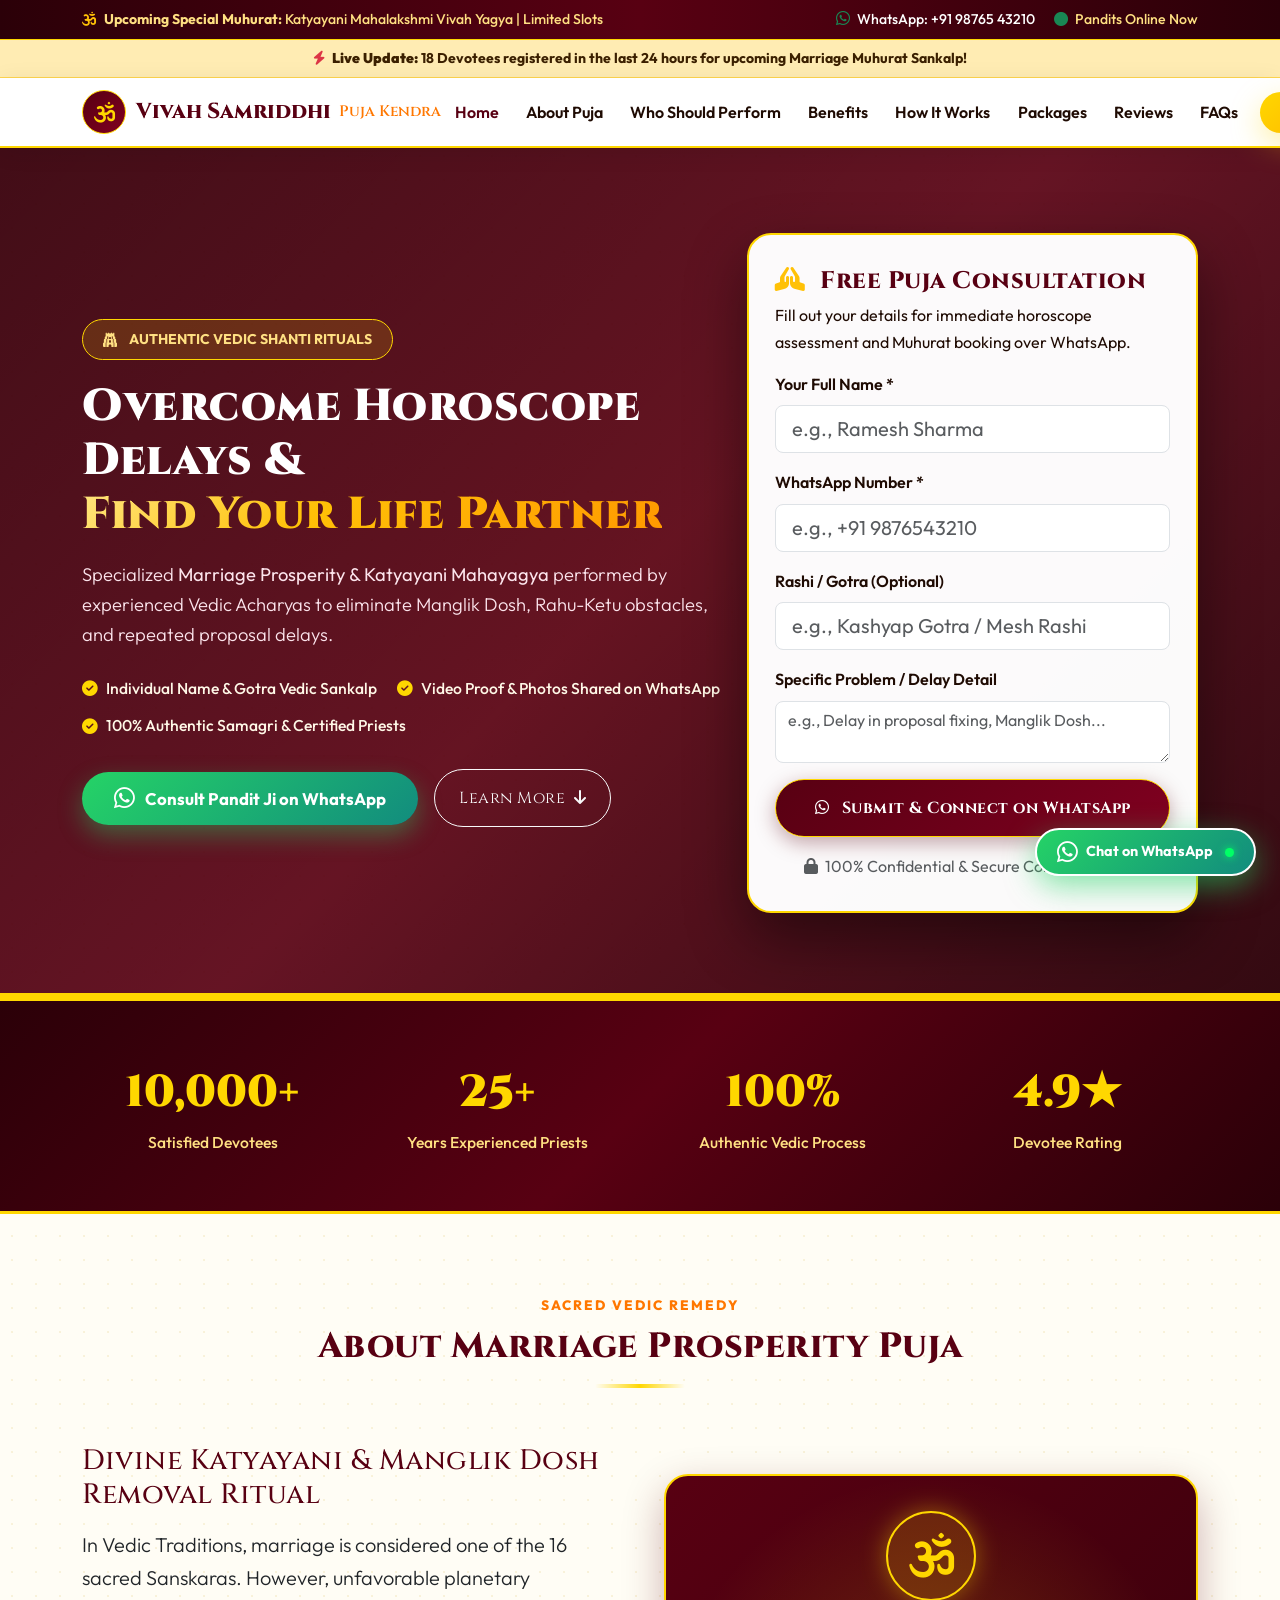
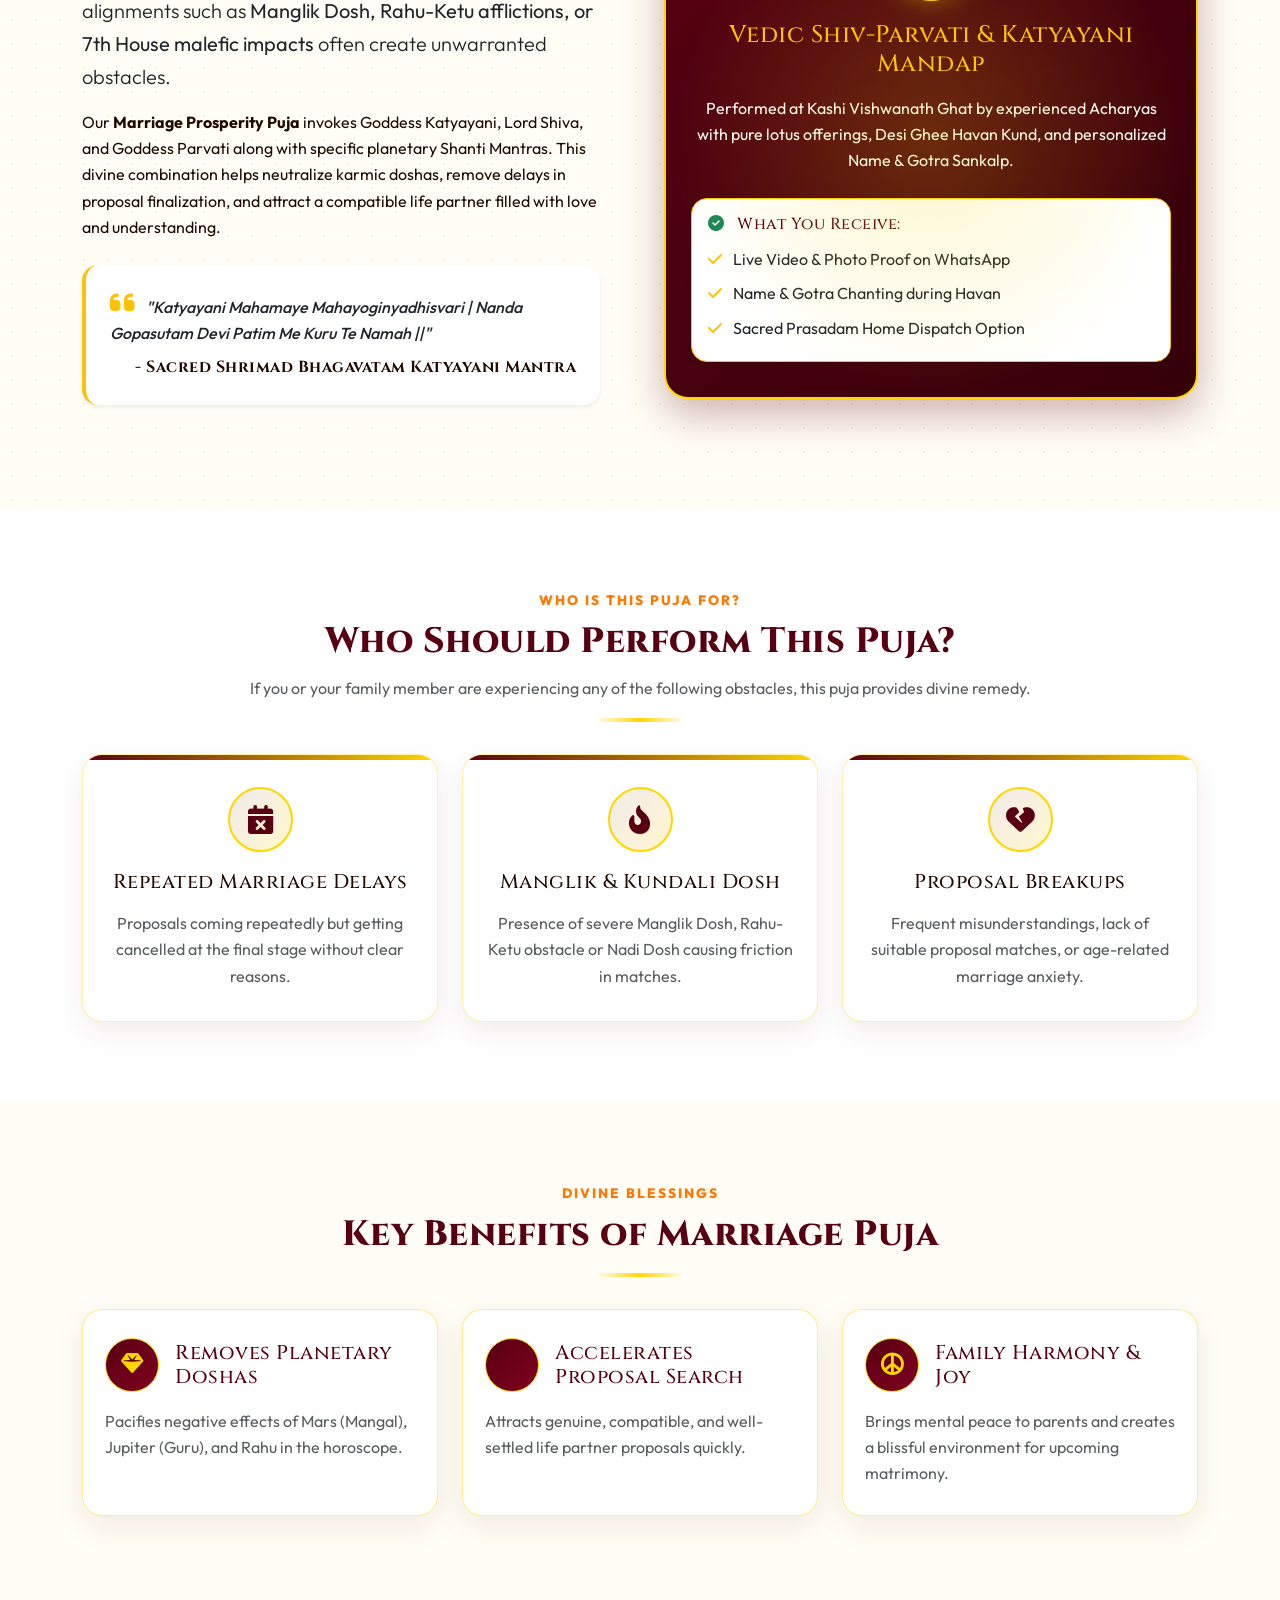
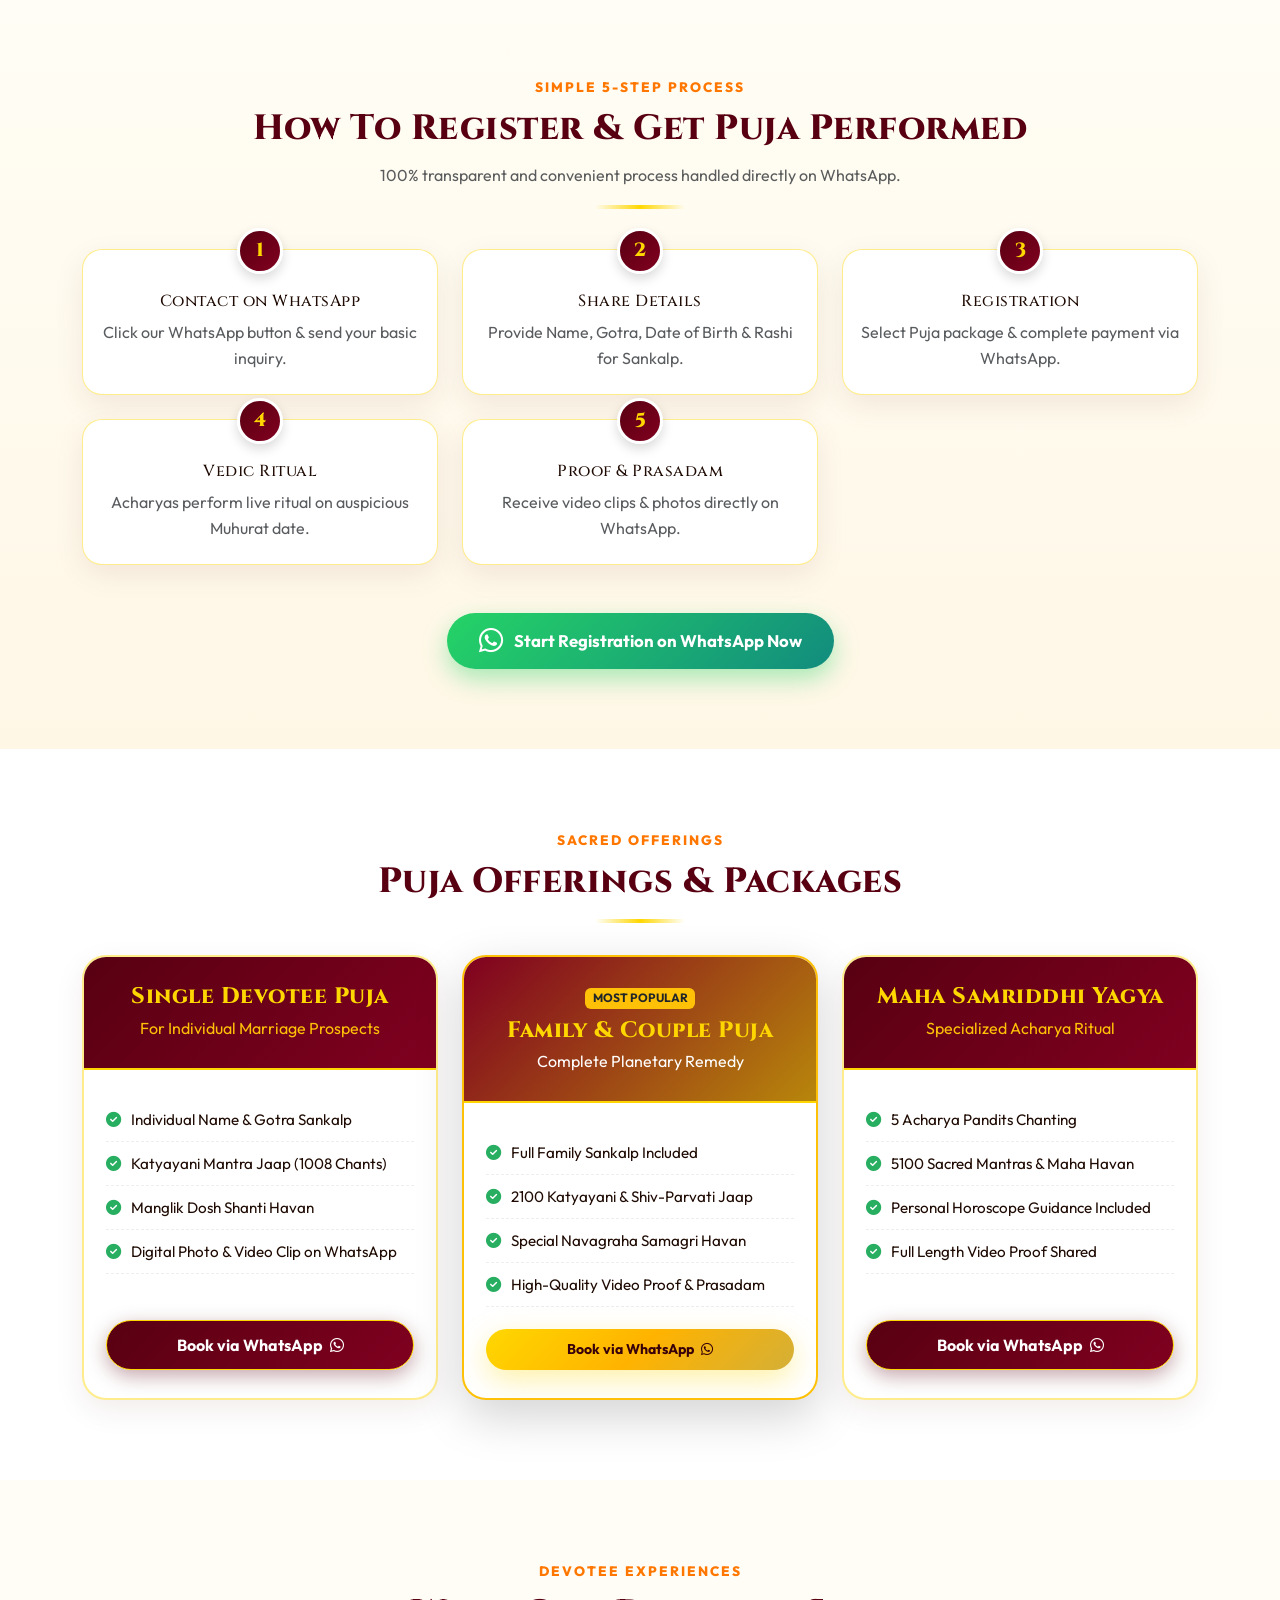
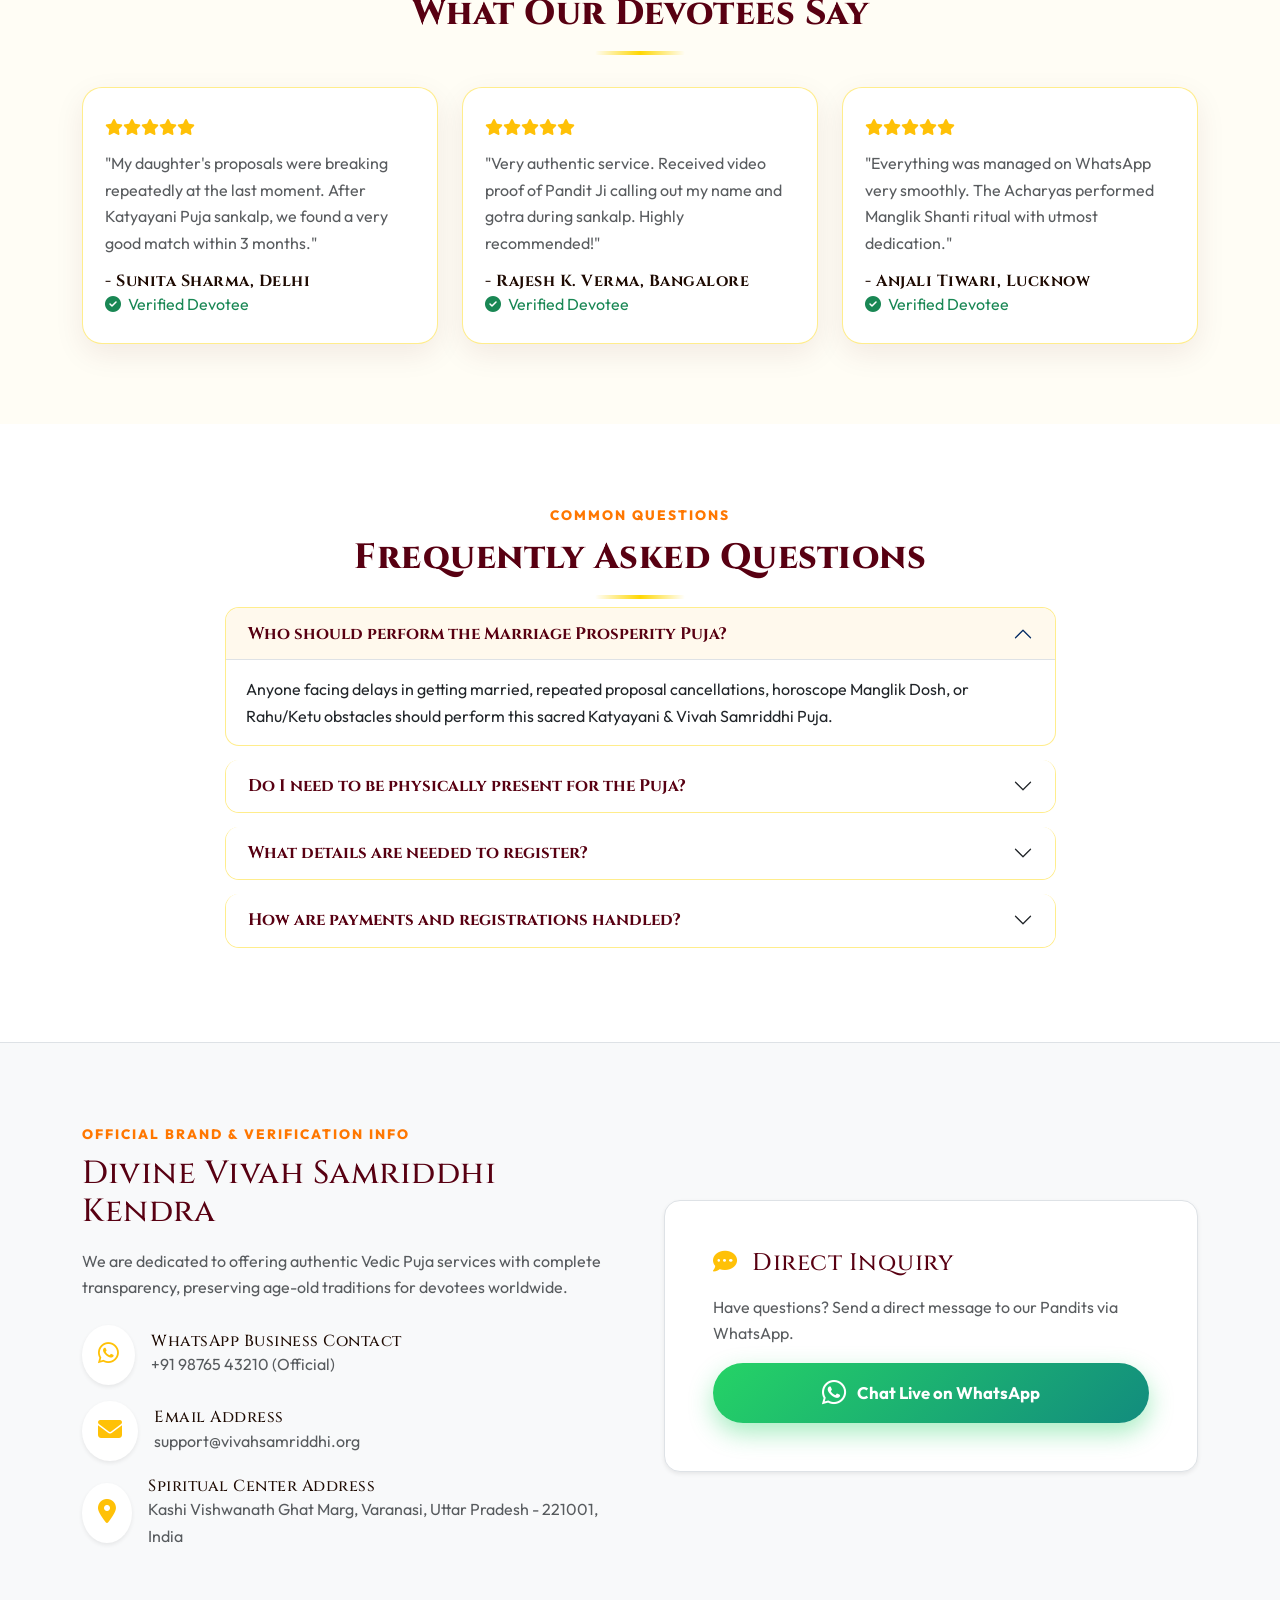
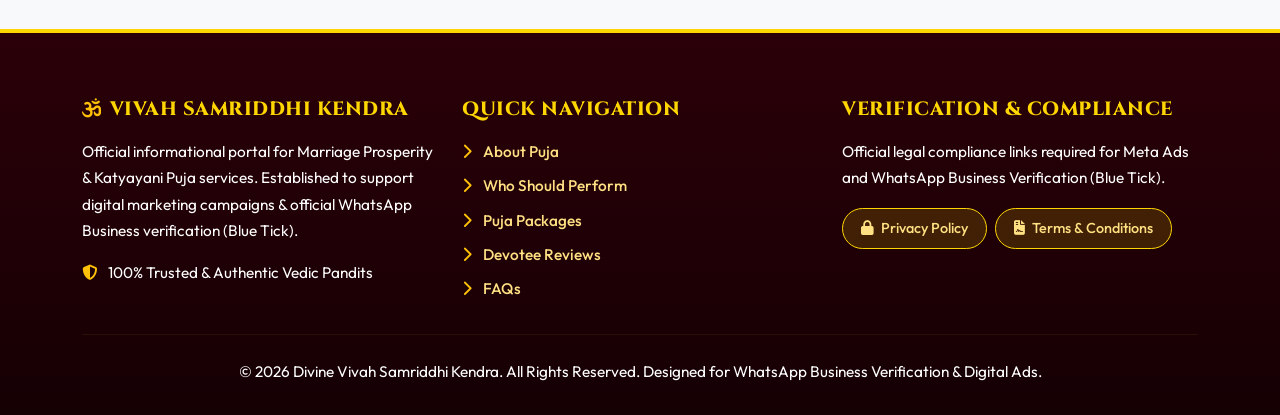
==== commit e987d446: "new" ====
--- a/index.html
+++ b/index.html
@@ -7,11 +7,14 @@
     <meta name="description" content="Authentic Vedic Marriage Prosperity & Katyayani Puja for overcoming horoscope delays, Manglik Dosh, and proposal obstacles. Get live video proof & sankalp via WhatsApp.">
     <meta name="keywords" content="Marriage Puja, Vivah Samriddhi Puja, Katyayani Puja, Manglik Dosh Nivaran, Online Puja Service, Horoscope Delay Puja">
     
+    <!-- Favicon -->
+    <link rel="icon" type="image/svg+xml" href="favicon.svg">
+    <link rel="alternate icon" href="favicon.svg" type="image/svg+xml">
+
     <!-- Open Graph / Meta Ads / WhatsApp Share Tags -->
     <meta property="og:title" content="Marriage Prosperity Puja - Overcome Marriage Delays">
     <meta property="og:description" content="Authentic Vedic rituals to resolve horoscope obstacles & find your life partner. Direct updates & sankalp proof on WhatsApp.">
     <meta property="og:type" content="website">
-    <meta property="og:image" content="https://images.unsplash.com/photo-1609137144813-7d9921338f24?auto=format&fit=crop&w=1200&q=80">
     
     <!-- Google Fonts & Bootstrap 5 & FontAwesome -->
     <link href="https://cdn.jsdelivr.net/npm/bootstrap@5.3.2/dist/css/bootstrap.min.css" rel="stylesheet">
@@ -64,7 +67,7 @@
         </div>
     </div>
 
-    <!-- Main Navigation Bar - Perfect 1 Line Alignment -->
+    <!-- Main Navigation Bar - 1 Line Alignment -->
     <nav class="navbar navbar-expand-lg navbar-custom sticky-top">
         <div class="container d-flex align-items-center justify-content-between">
             <a class="brand-wrapper" href="index.html">
@@ -103,8 +106,8 @@
     <!-- Hero Section -->
     <section id="hero" class="hero-section">
         <div class="container">
-            <div class="row align-items-center">
-                <div class="col-lg-7 mb-5 mb-lg-0">
+            <div class="row align-items-center g-4">
+                <div class="col-lg-7 mb-4 mb-lg-0">
                     <span class="hero-badge">
                         <i class="fa-solid fa-gopuram me-1"></i> Authentic Vedic Shanti Rituals
                     </span>
@@ -123,7 +126,7 @@
 
                     <div class="d-flex flex-wrap gap-3 align-items-center">
                         <a href="https://wa.me/919876543210?text=Namaste%20Pandit%20Ji%2C%20I%20want%20to%20consult%20for%20Marriage%20Puja" target="_blank" class="btn btn-whatsapp-hero">
-                            <i class="fa-brands fa-whatsapp fs-3"></i> Consult Pandit Ji on WhatsApp
+                            <i class="fa-brands fa-whatsapp fs-4"></i> Consult Pandit Ji on WhatsApp
                         </a>
                         <a href="#about" class="btn btn-outline-light rounded-pill px-4 py-3 font-heading fs-6">
                             Learn More <i class="fa-solid fa-arrow-down ms-1"></i>
@@ -219,15 +222,20 @@
                 </div>
 
                 <div class="col-lg-6">
-                    <div class="card border-0 shadow-lg rounded-4 overflow-hidden">
-                        <img src="https://images.unsplash.com/photo-1609137144813-7d9921338f24?auto=format&fit=crop&w=800&q=80" alt="Vedic Puja Ritual" class="card-img-top">
-                        <div class="card-body p-4 bg-white">
-                            <h5 class="font-heading text-maroon mb-3" style="color: #580012;">Key Highlights of Sacred Ritual</h5>
-                            <ul class="list-unstyled mb-0">
-                                <li class="py-2.5 border-bottom"><i class="fa-solid fa-circle-check text-success me-2"></i> Traditional <strong>Sankalp</strong> performed taking Devotee Name & Gotra.</li>
-                                <li class="py-2.5 border-bottom"><i class="fa-solid fa-circle-check text-success me-2"></i> Chanting of 1008 Sacred Katyayani & Navagraha Mantras.</li>
-                                <li class="py-2.5 border-bottom"><i class="fa-solid fa-circle-check text-success me-2"></i> 100% Pure Havan Kund & Sacred Herbs (Samagri) used.</li>
-                                <li class="py-2.5"><i class="fa-solid fa-circle-check text-success me-2"></i> Complete digital proof (Video & Photos) dispatched via WhatsApp.</li>
+                    <div class="divine-mandap-card">
+                        <div class="mandala-icon-wrapper">
+                            <i class="fa-solid fa-om"></i>
+                        </div>
+                        <h4 class="font-heading text-warning mb-3">Vedic Shiv-Parvati & Katyayani Mandap</h4>
+                        <p class="fs-6 text-white opacity-90 mb-4">
+                            Performed at Kashi Vishwanath Ghat by experienced Acharyas with pure lotus offerings, Desi Ghee Havan Kund, and personalized Name & Gotra Sankalp.
+                        </p>
+                        <div class="bg-white text-dark rounded-4 p-3 text-start shadow-sm border border-warning">
+                            <h6 class="font-heading text-maroon mb-2" style="color: #580012;"><i class="fa-solid fa-circle-check text-success me-2"></i> What You Receive:</h6>
+                            <ul class="list-unstyled mb-0 fs-7">
+                                <li class="py-1"><i class="fa-solid fa-check text-warning me-2"></i> Live Video & Photo Proof on WhatsApp</li>
+                                <li class="py-1"><i class="fa-solid fa-check text-warning me-2"></i> Name & Gotra Chanting during Havan</li>
+                                <li class="py-1"><i class="fa-solid fa-check text-warning me-2"></i> Sacred Prasadam Home Dispatch Option</li>
                             </ul>
                         </div>
                     </div>
@@ -253,7 +261,7 @@
                             <i class="fa-solid fa-calendar-xmark"></i>
                         </div>
                         <h4 class="font-heading fs-5 mb-3">Repeated Marriage Delays</h4>
-                        <p class="text-muted">Proposals coming repeatedly but getting cancelled at the final stage without clear reasons.</p>
+                        <p class="text-muted mb-0">Proposals coming repeatedly but getting cancelled at the final stage without clear reasons.</p>
                     </div>
                 </div>
                 <div class="col-md-4">
@@ -262,7 +270,7 @@
                             <i class="fa-solid fa-fire-flame-curved"></i>
                         </div>
                         <h4 class="font-heading fs-5 mb-3">Manglik & Kundali Dosh</h4>
-                        <p class="text-muted">Presence of severe Manglik Dosh, Rahu-Ketu obstacle or Nadi Dosh causing friction in matches.</p>
+                        <p class="text-muted mb-0">Presence of severe Manglik Dosh, Rahu-Ketu obstacle or Nadi Dosh causing friction in matches.</p>
                     </div>
                 </div>
                 <div class="col-md-4">
@@ -271,7 +279,7 @@
                             <i class="fa-solid fa-heart-crack"></i>
                         </div>
                         <h4 class="font-heading fs-5 mb-3">Proposal Breakups</h4>
-                        <p class="text-muted">Frequent misunderstandings, lack of suitable proposal matches, or age-related marriage anxiety.</p>
+                        <p class="text-muted mb-0">Frequent misunderstandings, lack of suitable proposal matches, or age-related marriage anxiety.</p>
                     </div>
                 </div>
             </div>
@@ -287,38 +295,40 @@
                 <div class="section-title-divider"></div>
             </div>
 
-            <div class="row g-4 mt-2">
-                <div class="col-md-6 col-lg-4">
-                    <div class="d-flex align-items-start p-4 bg-white rounded-4 shadow-sm h-100 border border-warning">
-                        <div class="p-3 rounded-circle me-3 text-warning" style="background: #580012;">
-                            <i class="fa-solid fa-gem fs-4"></i>
-                        </div>
-                        <div>
-                            <h5 class="font-heading mb-2">Removes Planetary Doshas</h5>
-                            <p class="text-muted mb-0">Pacifies negative effects of Mars (Mangal), Jupiter (Guru), and Rahu in the horoscope.</p>
-                        </div>
-                    </div>
-                </div>
-                <div class="col-md-6 col-lg-4">
-                    <div class="d-flex align-items-start p-4 bg-white rounded-4 shadow-sm h-100 border border-warning">
-                        <div class="p-3 rounded-circle me-3 text-warning" style="background: #580012;">
-                            <i class="fa-solid fa-rings-wedding fs-4"></i>
-                        </div>
-                        <div>
-                            <h5 class="font-heading mb-2">Accelerates Proposal Search</h5>
-                            <p class="text-muted mb-0">Attracts genuine, compatible, and well-settled life partner proposals quickly.</p>
-                        </div>
-                    </div>
-                </div>
-                <div class="col-md-6 col-lg-4">
-                    <div class="d-flex align-items-start p-4 bg-white rounded-4 shadow-sm h-100 border border-warning">
-                        <div class="p-3 rounded-circle me-3 text-warning" style="background: #580012;">
-                            <i class="fa-solid fa-peace fs-4"></i>
-                        </div>
-                        <div>
-                            <h5 class="font-heading mb-2">Family Harmony & Joy</h5>
-                            <p class="text-muted mb-0">Brings mental peace to parents and creates a blissful environment for upcoming matrimony.</p>
-                        </div>
+            <div class="row g-4 mt-2 justify-content-center">
+                <div class="col-lg-4 col-md-6 col-12">
+                    <div class="benefit-card">
+                        <div class="d-flex align-items-center mb-3">
+                            <div class="benefit-icon-circle me-3">
+                                <i class="fa-solid fa-gem"></i>
+                            </div>
+                            <h5 class="font-heading mb-0 text-maroon" style="color: #580012;">Removes Planetary Doshas</h5>
+                        </div>
+                        <p class="text-muted mb-0 fs-6">Pacifies negative effects of Mars (Mangal), Jupiter (Guru), and Rahu in the horoscope.</p>
+                    </div>
+                </div>
+
+                <div class="col-lg-4 col-md-6 col-12">
+                    <div class="benefit-card">
+                        <div class="d-flex align-items-center mb-3">
+                            <div class="benefit-icon-circle me-3">
+                                <i class="fa-solid fa-rings-wedding"></i>
+                            </div>
+                            <h5 class="font-heading mb-0 text-maroon" style="color: #580012;">Accelerates Proposal Search</h5>
+                        </div>
+                        <p class="text-muted mb-0 fs-6">Attracts genuine, compatible, and well-settled life partner proposals quickly.</p>
+                    </div>
+                </div>
+
+                <div class="col-lg-4 col-md-6 col-12">
+                    <div class="benefit-card">
+                        <div class="d-flex align-items-center mb-3">
+                            <div class="benefit-icon-circle me-3">
+                                <i class="fa-solid fa-peace"></i>
+                            </div>
+                            <h5 class="font-heading mb-0 text-maroon" style="color: #580012;">Family Harmony & Joy</h5>
+                        </div>
+                        <p class="text-muted mb-0 fs-6">Brings mental peace to parents and creates a blissful environment for upcoming matrimony.</p>
                     </div>
                 </div>
             </div>
@@ -414,7 +424,7 @@
 
                 <!-- Package 2 -->
                 <div class="col-md-4">
-                    <div class="package-card border-warning shadow-lg" style="transform: scale(1.03);">
+                    <div class="package-card border-warning shadow-lg">
                         <div class="package-header" style="background: linear-gradient(135deg, #800020 0%, #b8860b 100%);">
                             <span class="badge bg-warning text-dark mb-2 text-uppercase">Most Popular</span>
                             <h3>Family & Couple Puja</h3>
@@ -623,17 +633,18 @@
     <!-- Super High-Contrast Ultra Clear Footer -->
     <footer class="footer">
         <div class="container">
-            <div class="row g-4 mb-5">
-                <div class="col-md-5">
+            <div class="row g-4 mb-4">
+                <div class="col-lg-4 col-md-6">
                     <h5 class="font-heading"><i class="fa-solid fa-om me-2 text-warning"></i>Vivah Samriddhi Kendra</h5>
                     <p class="text-white">
                         Official informational portal for Marriage Prosperity & Katyayani Puja services. Established to support digital marketing campaigns & official WhatsApp Business verification (Blue Tick).
                     </p>
                     <p class="text-white mb-0"><i class="fa-solid fa-shield-halved text-warning me-2"></i> 100% Trusted & Authentic Vedic Pandits</p>
                 </div>
-                <div class="col-md-3">
+
+                <div class="col-lg-4 col-md-6">
                     <h5>Quick Navigation</h5>
-                    <ul class="list-unstyled">
+                    <ul class="list-unstyled mb-0">
                         <li class="mb-2"><a href="#about"><i class="fa-solid fa-chevron-right me-2 text-warning fs-7"></i> About Puja</a></li>
                         <li class="mb-2"><a href="#who-should"><i class="fa-solid fa-chevron-right me-2 text-warning fs-7"></i> Who Should Perform</a></li>
                         <li class="mb-2"><a href="#packages"><i class="fa-solid fa-chevron-right me-2 text-warning fs-7"></i> Puja Packages</a></li>
@@ -641,21 +652,22 @@
                         <li class="mb-2"><a href="#faqs"><i class="fa-solid fa-chevron-right me-2 text-warning fs-7"></i> FAQs</a></li>
                     </ul>
                 </div>
-                <div class="col-md-4">
+
+                <div class="col-lg-4 col-md-12">
                     <h5>Verification & Compliance</h5>
                     <p class="text-white">
                         Official legal compliance links required for Meta Ads and WhatsApp Business Verification (Blue Tick).
                     </p>
-                    <div class="mt-3">
-                        <a href="privacy-policy.html" class="d-inline-block me-3 text-warning font-heading fw-bold"><i class="fa-solid fa-lock me-1"></i> Privacy Policy</a>
-                        <a href="terms.html" class="d-inline-block text-warning font-heading fw-bold"><i class="fa-solid fa-file-contract me-1"></i> Terms & Conditions</a>
-                    </div>
-                </div>
-            </div>
-
-            <hr class="footer-divider">
-
-            <div class="pt-3 text-center text-white">
+                    <div class="d-flex flex-wrap gap-2 mt-3">
+                        <a href="privacy-policy.html" class="footer-badge-link"><i class="fa-solid fa-lock me-1"></i> Privacy Policy</a>
+                        <a href="terms.html" class="footer-badge-link"><i class="fa-solid fa-file-contract me-1"></i> Terms & Conditions</a>
+                    </div>
+                </div>
+            </div>
+
+            <hr class="footer-divider my-4">
+
+            <div class="text-center text-white fs-7">
                 <p class="mb-0 text-white">&copy; 2026 Divine Vivah Samriddhi Kendra. All Rights Reserved. Designed for WhatsApp Business Verification & Digital Ads.</p>
             </div>
         </div>
--- a/css/style.css
+++ b/css/style.css
@@ -1,5 +1,6 @@
 /* -------------------------------------------------------------
    Marriage Prosperity Puja - Ultra Premium Divine Design System
+   100% Responsive & High-Contrast Design
    ------------------------------------------------------------- */
 
 @import url('https://fonts.googleapis.com/css2?family=Cinzel+Decorative:wght@700&family=Cinzel:wght@600;700;800;900&family=Outfit:wght@300;400;500;600;700&display=swap');
@@ -7,7 +8,7 @@
 :root {
     --primary-maroon: #580012;
     --secondary-crimson: #800020;
-    --deep-wine: #38000b;
+    --deep-wine: #35000a;
     --accent-gold: #ffd700;
     --accent-gold-bright: #ffc107;
     --saffron-orange: #ff7700;
@@ -15,9 +16,9 @@
     --bg-card: #ffffff;
     --text-dark: #1f0b03;
     --text-muted: #524037;
-    --border-gold: rgba(255, 215, 0, 0.4);
-    --shadow-soft: 0 12px 35px rgba(88, 0, 18, 0.08);
-    --shadow-hover: 0 20px 45px rgba(88, 0, 18, 0.2);
+    --border-gold: rgba(255, 215, 0, 0.45);
+    --shadow-soft: 0 10px 30px rgba(88, 0, 18, 0.08);
+    --shadow-hover: 0 18px 40px rgba(88, 0, 18, 0.2);
     --shadow-gold: 0 10px 30px rgba(255, 215, 0, 0.35);
     --font-heading: 'Cinzel', serif;
     --font-decorative: 'Cinzel Decorative', serif;
@@ -156,13 +157,13 @@
     color: #ffffff !important;
     font-weight: 700;
     border-radius: 50px;
-    padding: 15px 36px;
-    font-size: 1.1rem;
+    padding: 14px 32px;
+    font-size: 1.05rem;
     box-shadow: 0 10px 25px rgba(37, 211, 102, 0.4);
     transition: all 0.3s ease;
     display: inline-flex;
     align-items: center;
-    gap: 12px;
+    gap: 10px;
     border: none;
 }
 .btn-whatsapp-hero:hover {
@@ -176,7 +177,7 @@
     color: #ffffff !important;
     font-weight: 700;
     border-radius: 50px;
-    padding: 13px 30px;
+    padding: 12px 28px;
     box-shadow: 0 6px 20px rgba(88, 0, 18, 0.35);
     transition: all 0.3s ease;
     border: 1px solid var(--accent-gold);
@@ -190,9 +191,9 @@
 .hero-section {
     position: relative;
     background: linear-gradient(135deg, rgba(56, 0, 11, 0.95) 0%, rgba(88, 0, 18, 0.92) 50%, rgba(43, 0, 8, 0.96) 100%),
-                url('https://images.unsplash.com/photo-1609137144813-7d9921338f24?auto=format&fit=crop&w=1600&q=80') center/cover no-repeat;
+                radial-gradient(circle at center, rgba(255, 215, 0, 0.15), transparent 70%);
     color: #ffffff;
-    padding: 95px 0 90px;
+    padding: 85px 0 80px;
     border-bottom: 5px solid var(--accent-gold);
 }
 
@@ -200,43 +201,43 @@
     background: rgba(255, 215, 0, 0.15);
     border: 1px solid var(--accent-gold);
     color: #ffe082;
-    padding: 8px 22px;
+    padding: 8px 20px;
     border-radius: 30px;
-    font-size: 0.9rem;
+    font-size: 0.88rem;
     font-weight: 700;
     display: inline-flex;
     align-items: center;
     gap: 8px;
-    margin-bottom: 22px;
+    margin-bottom: 20px;
     text-transform: uppercase;
 }
 
 .hero-title {
-    font-size: 3rem;
+    font-size: 2.8rem;
     font-weight: 900;
     line-height: 1.2;
-    margin-bottom: 20px;
+    margin-bottom: 18px;
     color: #ffffff;
 }
 
 .hero-subtitle {
-    font-size: 1.18rem;
+    font-size: 1.15rem;
     color: #fce4ec;
-    margin-bottom: 30px;
+    margin-bottom: 25px;
     font-weight: 300;
-    line-height: 1.7;
+    line-height: 1.65;
 }
 
 .hero-trust-list {
     list-style: none;
     padding: 0;
-    margin-bottom: 35px;
+    margin-bottom: 30px;
     display: flex;
     flex-wrap: wrap;
-    gap: 15px 25px;
+    gap: 12px 20px;
 }
 .hero-trust-list li {
-    font-size: 1rem;
+    font-size: 0.98rem;
     color: #fff8e7;
     display: flex;
     align-items: center;
@@ -251,7 +252,7 @@
 .hero-card {
     background: rgba(255, 255, 255, 0.98);
     border-radius: 24px;
-    padding: 35px 28px;
+    padding: 32px 26px;
     box-shadow: 0 25px 60px rgba(0, 0, 0, 0.45);
     border: 2px solid var(--accent-gold);
     color: var(--text-dark);
@@ -259,25 +260,25 @@
 .hero-card h3 {
     color: var(--primary-maroon);
     font-weight: 800;
-    font-size: 1.55rem;
+    font-size: 1.5rem;
     margin-bottom: 6px;
 }
 
 /* Sections */
 .section-padding {
-    padding: 95px 0;
+    padding: 80px 0;
 }
 .section-subtitle {
     color: var(--saffron-orange);
     font-weight: 800;
     text-transform: uppercase;
     letter-spacing: 2px;
-    font-size: 0.88rem;
+    font-size: 0.85rem;
     margin-bottom: 10px;
     display: block;
 }
 .section-title {
-    font-size: 2.4rem;
+    font-size: 2.2rem;
     font-weight: 800;
     color: var(--primary-maroon);
     margin-bottom: 12px;
@@ -290,13 +291,77 @@
     border-radius: 2px;
 }
 
+/* About Puja Divine Mandap Illustration Card */
+.divine-mandap-card {
+    background: linear-gradient(135deg, #580012 0%, #35000a 100%);
+    border: 2px solid var(--accent-gold);
+    border-radius: 24px;
+    padding: 35px 25px;
+    color: #ffffff;
+    text-align: center;
+    box-shadow: 0 15px 40px rgba(88, 0, 18, 0.3);
+    position: relative;
+    overflow: hidden;
+}
+.divine-mandap-card::before {
+    content: '';
+    position: absolute;
+    inset: 0;
+    background: radial-gradient(circle at center, rgba(255, 215, 0, 0.2), transparent 70%);
+}
+.mandala-icon-wrapper {
+    width: 90px;
+    height: 90px;
+    margin: 0 auto 20px;
+    background: rgba(255, 215, 0, 0.15);
+    border: 2px solid var(--accent-gold);
+    border-radius: 50%;
+    display: flex;
+    align-items: center;
+    justify-content: center;
+    font-size: 2.8rem;
+    color: var(--accent-gold);
+    box-shadow: 0 0 25px rgba(255, 215, 0, 0.4);
+}
+
+/* Key Benefits Card Fixes */
+.benefit-card {
+    background: #ffffff;
+    border-radius: 20px;
+    padding: 28px 22px;
+    border: 1.5px solid var(--border-gold);
+    box-shadow: var(--shadow-soft);
+    transition: all 0.3s ease;
+    height: 100%;
+    display: flex;
+    flex-direction: column;
+}
+.benefit-card:hover {
+    transform: translateY(-6px);
+    box-shadow: var(--shadow-hover);
+    border-color: var(--accent-gold);
+}
+.benefit-icon-circle {
+    width: 54px;
+    height: 54px;
+    border-radius: 50%;
+    background: linear-gradient(135deg, #580012, #800020);
+    color: var(--accent-gold);
+    display: flex;
+    align-items: center;
+    justify-content: center;
+    font-size: 1.4rem;
+    flex-shrink: 0;
+    border: 1px solid var(--accent-gold);
+}
+
 /* Feature Cards */
 .feature-card {
     background: #ffffff;
     border-radius: 20px;
-    padding: 35px 25px;
+    padding: 32px 22px;
     box-shadow: var(--shadow-soft);
-    border: 1px solid rgba(255, 215, 0, 0.35);
+    border: 1.5px solid rgba(255, 215, 0, 0.35);
     transition: all 0.35s ease;
     height: 100%;
     position: relative;
@@ -312,52 +377,53 @@
     background: linear-gradient(90deg, var(--primary-maroon), var(--accent-gold));
 }
 .feature-card:hover {
-    transform: translateY(-8px);
+    transform: translateY(-6px);
     box-shadow: var(--shadow-hover);
     border-color: var(--accent-gold);
 }
 .icon-box {
-    width: 70px;
-    height: 70px;
+    width: 65px;
+    height: 65px;
     border-radius: 50%;
     background: linear-gradient(135deg, rgba(88, 0, 18, 0.08) 0%, rgba(255, 215, 0, 0.2) 100%);
     color: var(--primary-maroon);
     display: flex;
     align-items: center;
     justify-content: center;
-    font-size: 1.9rem;
-    margin-bottom: 20px;
+    font-size: 1.8rem;
+    margin-bottom: 18px;
     border: 2px solid var(--accent-gold);
-}
-
-/* Process Timeline Section */
+    flex-shrink: 0;
+}
+
+/* Process Section */
 .process-section {
     background: linear-gradient(180deg, #fffdf5 0%, #fff7e6 100%);
 }
 .step-card {
     background: #ffffff;
     border-radius: 20px;
-    padding: 38px 20px 25px;
+    padding: 36px 18px 22px;
     text-align: center;
     box-shadow: var(--shadow-soft);
     border: 1px solid var(--border-gold);
     height: 100%;
 }
 .step-number {
-    width: 48px;
-    height: 48px;
+    width: 46px;
+    height: 46px;
     background: linear-gradient(135deg, var(--primary-maroon) 0%, var(--secondary-crimson) 100%);
     color: var(--accent-gold);
     font-family: var(--font-heading);
     font-weight: 800;
-    font-size: 1.25rem;
+    font-size: 1.2rem;
     border-radius: 50%;
     display: flex;
     align-items: center;
     justify-content: center;
-    margin: -62px auto 20px;
+    margin: -58px auto 18px;
     border: 3px solid #ffffff;
-    box-shadow: 0 6px 15px rgba(0,0,0,0.15);
+    box-shadow: 0 5px 12px rgba(0,0,0,0.15);
 }
 
 /* Packages */
@@ -373,25 +439,25 @@
     flex-direction: column;
 }
 .package-card:hover {
-    transform: translateY(-8px);
+    transform: translateY(-6px);
     box-shadow: var(--shadow-hover);
     border-color: var(--accent-gold);
 }
 .package-header {
     background: linear-gradient(135deg, var(--primary-maroon) 0%, var(--secondary-crimson) 100%);
     color: #ffffff;
-    padding: 28px 22px;
+    padding: 26px 20px;
     text-align: center;
     border-bottom: 2px solid var(--accent-gold);
 }
 .package-header h3 {
-    font-size: 1.45rem;
+    font-size: 1.4rem;
     font-weight: 800;
     margin-bottom: 5px;
     color: var(--accent-gold);
 }
 .package-body {
-    padding: 30px 25px;
+    padding: 28px 22px;
     flex-grow: 1;
     display: flex;
     flex-direction: column;
@@ -400,12 +466,12 @@
 .package-list {
     list-style: none;
     padding: 0;
-    margin-bottom: 25px;
+    margin-bottom: 22px;
 }
 .package-list li {
-    padding: 10px 0;
+    padding: 9px 0;
     border-bottom: 1px dashed #eee;
-    font-size: 0.96rem;
+    font-size: 0.95rem;
     display: flex;
     align-items: center;
     gap: 10px;
@@ -418,7 +484,7 @@
 .review-card {
     background: #ffffff;
     border-radius: 20px;
-    padding: 28px 24px;
+    padding: 26px 22px;
     border: 1px solid var(--border-gold);
     box-shadow: var(--shadow-soft);
     height: 100%;
@@ -432,18 +498,18 @@
 .stats-bar {
     background: linear-gradient(135deg, #2b0008 0%, var(--primary-maroon) 50%, #2b0008 100%);
     color: #ffffff;
-    padding: 65px 0;
+    padding: 55px 0;
     border-top: 3px solid var(--accent-gold);
     border-bottom: 3px solid var(--accent-gold);
 }
 .stat-number {
     font-family: var(--font-heading);
-    font-size: 3rem;
+    font-size: 2.8rem;
     font-weight: 900;
     color: var(--accent-gold);
 }
 .stat-label {
-    font-size: 1rem;
+    font-size: 0.98rem;
     color: #ffe082;
     font-weight: 500;
 }
@@ -452,15 +518,15 @@
 .accordion-item {
     border: 1px solid var(--border-gold);
     border-radius: 14px !important;
-    margin-bottom: 16px;
+    margin-bottom: 14px;
     overflow: hidden;
 }
 .accordion-button {
     font-weight: 700;
     color: var(--primary-maroon);
     background-color: #ffffff;
-    padding: 18px 24px;
-    font-size: 1.08rem;
+    padding: 16px 22px;
+    font-size: 1.05rem;
 }
 .accordion-button:not(.collapsed) {
     color: var(--primary-maroon);
@@ -469,24 +535,23 @@
 
 /* High Contrast Super Clear Footer */
 .footer {
-    background: linear-gradient(180deg, #240007 0%, #120003 100%);
+    background: linear-gradient(180deg, #2b0008 0%, #150004 100%);
     color: #ffffff !important;
-    padding-top: 75px;
-    padding-bottom: 35px;
+    padding-top: 65px;
+    padding-bottom: 30px;
     border-top: 4px solid var(--accent-gold);
-    font-size: 1rem;
 }
 .footer h5 {
-    color: var(--accent-gold-bright) !important;
+    color: var(--accent-gold) !important;
     font-weight: 800;
-    font-size: 1.25rem;
-    margin-bottom: 22px;
+    font-size: 1.2rem;
+    margin-bottom: 18px;
     letter-spacing: 0.5px;
     text-transform: uppercase;
 }
 .footer p, .footer li {
-    color: #f8f9fa !important;
-    font-size: 0.98rem;
+    color: #ffffff !important;
+    font-size: 0.96rem;
     line-height: 1.7;
 }
 .footer a {
@@ -499,6 +564,21 @@
     color: #ffffff !important;
     text-decoration: underline;
 }
+.footer-badge-link {
+    display: inline-block;
+    background: rgba(255, 215, 0, 0.15);
+    border: 1px solid var(--accent-gold);
+    color: var(--accent-gold) !important;
+    padding: 8px 18px;
+    border-radius: 30px;
+    font-weight: 600;
+    font-size: 0.9rem;
+    text-decoration: none !important;
+}
+.footer-badge-link:hover {
+    background: var(--accent-gold);
+    color: #35000a !important;
+}
 .footer-divider {
     border-color: rgba(255, 215, 0, 0.3) !important;
 }
@@ -506,27 +586,27 @@
 /* Floating WhatsApp Button */
 .whatsapp-float {
     position: fixed;
-    bottom: 28px;
-    right: 28px;
+    bottom: 24px;
+    right: 24px;
     background: linear-gradient(135deg, #25D366 0%, #128C7E 100%);
     color: #FFF !important;
     border-radius: 50px;
     text-align: center;
-    font-size: 26px;
+    font-size: 24px;
     box-shadow: 0 10px 30px rgba(37, 211, 102, 0.55);
     z-index: 9999;
     display: flex;
     align-items: center;
     justify-content: center;
-    padding: 12px 24px;
-    gap: 10px;
+    padding: 10px 20px;
+    gap: 8px;
     text-decoration: none;
     transition: all 0.3s ease;
     animation: pulse-green 2s infinite;
     border: 2px solid #ffffff;
 }
 .whatsapp-float span {
-    font-size: 0.95rem;
+    font-size: 0.9rem;
     font-weight: 700;
     font-family: var(--font-body);
 }
@@ -535,8 +615,8 @@
     transform: scale(1.08);
 }
 .online-dot {
-    width: 10px;
-    height: 10px;
+    width: 9px;
+    height: 9px;
     background-color: #00ff66;
     border-radius: 50%;
     display: inline-block;
@@ -545,6 +625,28 @@
 
 @keyframes pulse-green {
     0% { box-shadow: 0 0 0 0 rgba(37, 211, 102, 0.7); }
-    70% { box-shadow: 0 0 0 18px rgba(37, 211, 102, 0); }
+    70% { box-shadow: 0 0 0 16px rgba(37, 211, 102, 0); }
     100% { box-shadow: 0 0 0 0 rgba(37, 211, 102, 0); }
 }
+
+/* Media Query Mobile Fixes */
+@media (max-width: 768px) {
+    .hero-title {
+        font-size: 2.1rem;
+    }
+    .section-title {
+        font-size: 1.8rem;
+    }
+    .brand-title {
+        font-size: 1.15rem;
+    }
+    .brand-icon {
+        width: 38px;
+        height: 38px;
+        font-size: 1.1rem;
+    }
+    .whatsapp-float {
+        padding: 8px 14px;
+        font-size: 20px;
+    }
+}
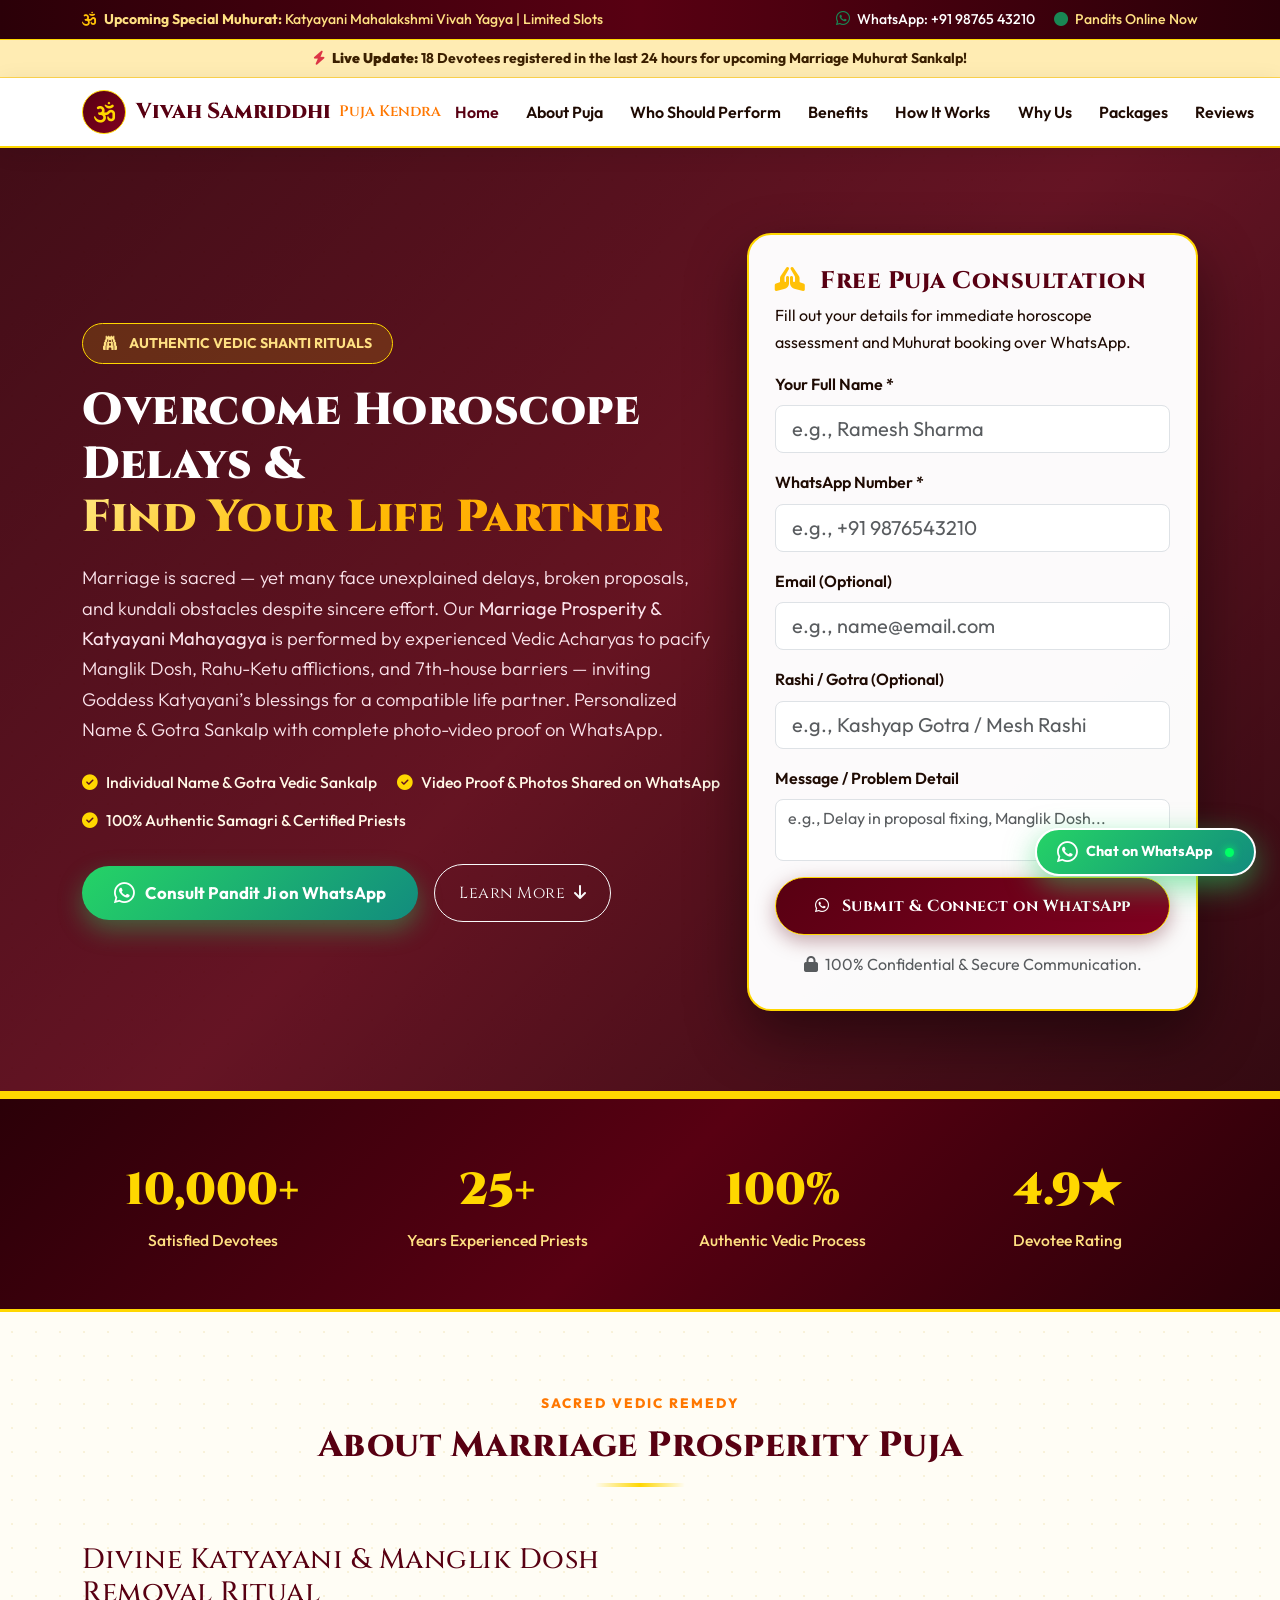
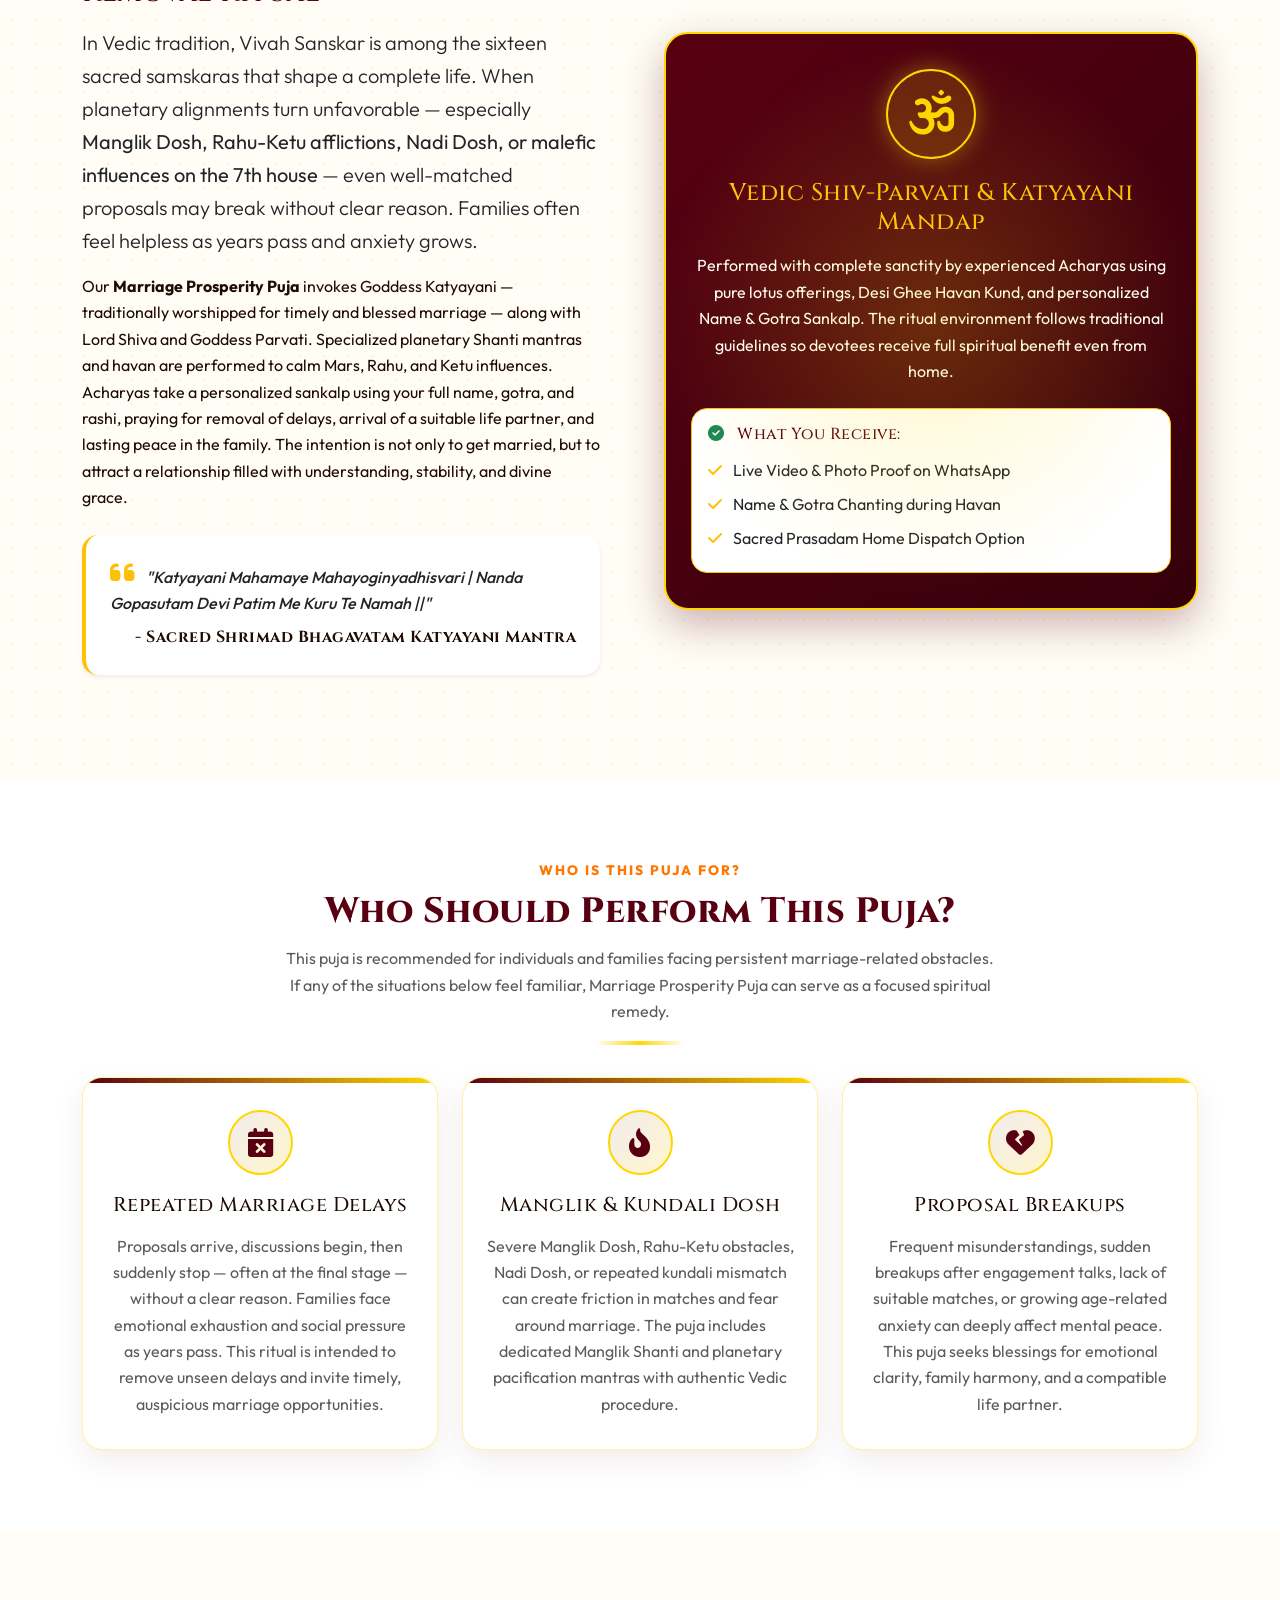
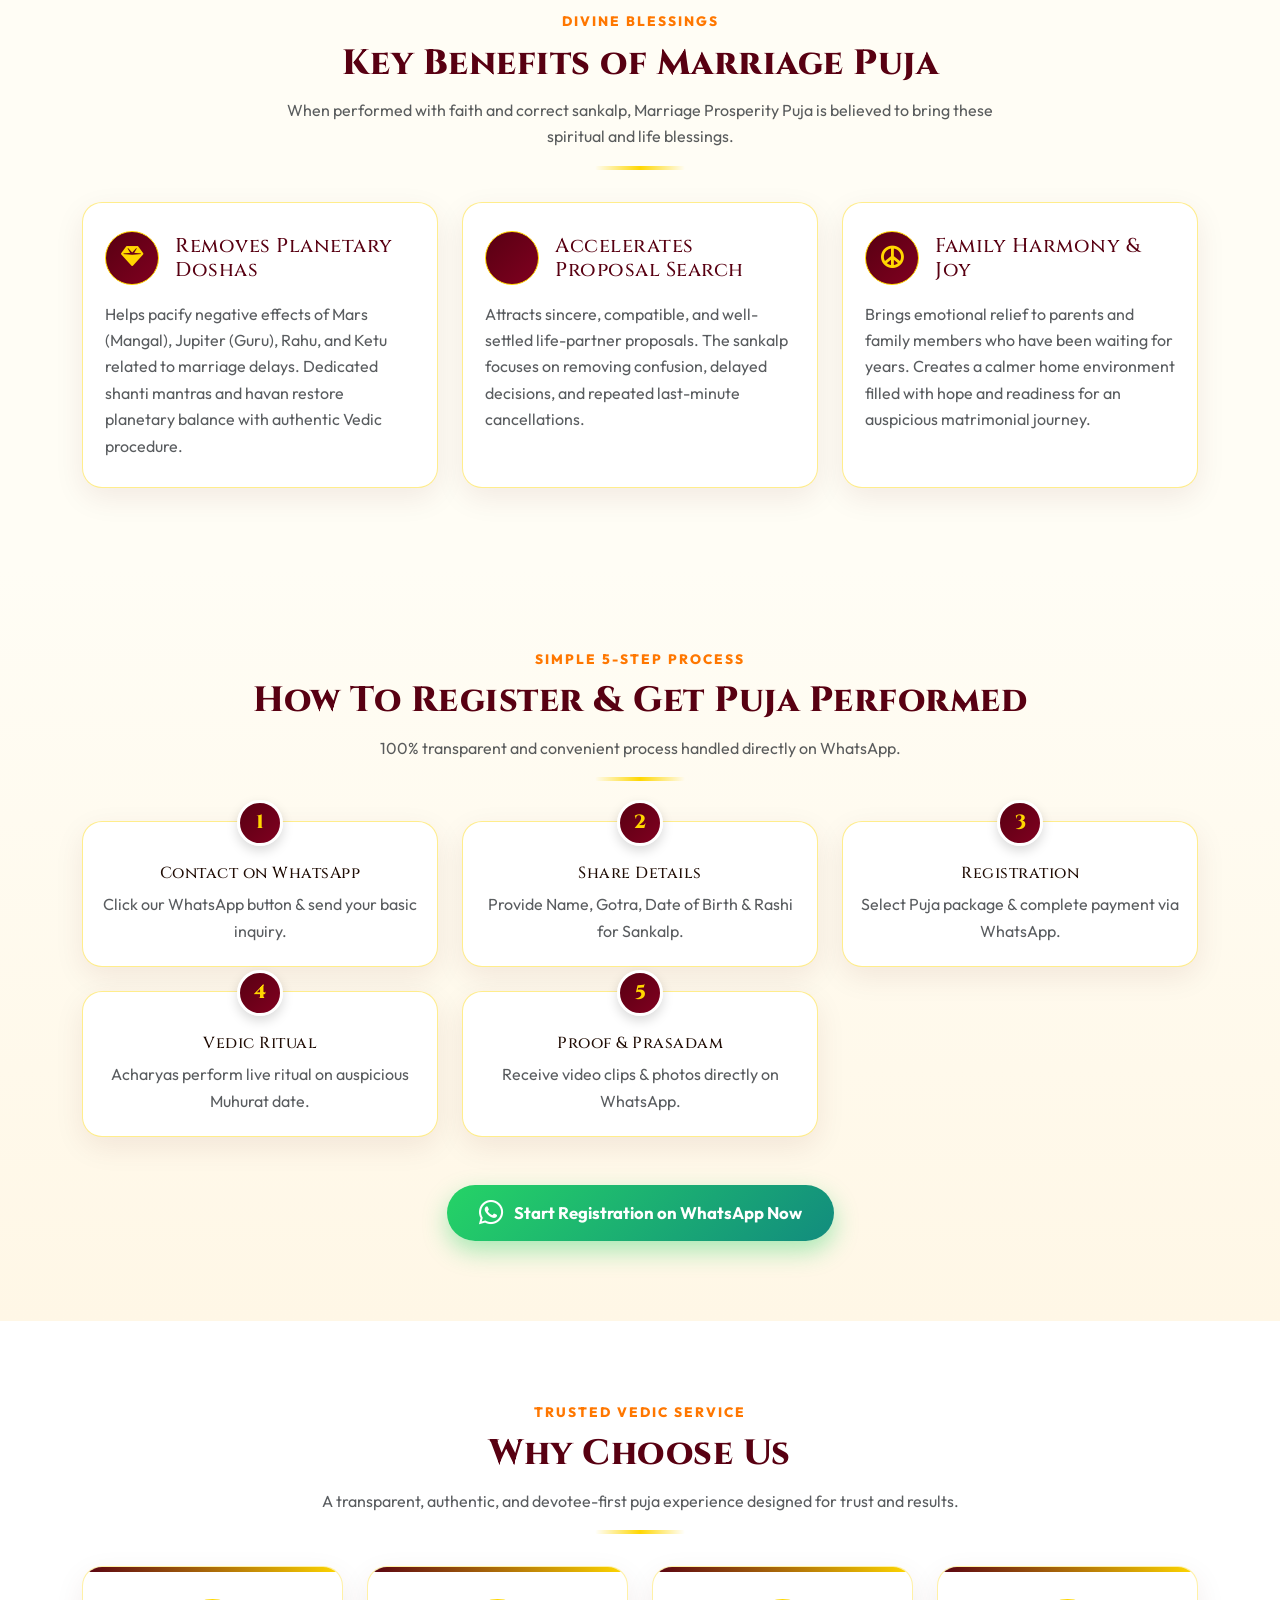
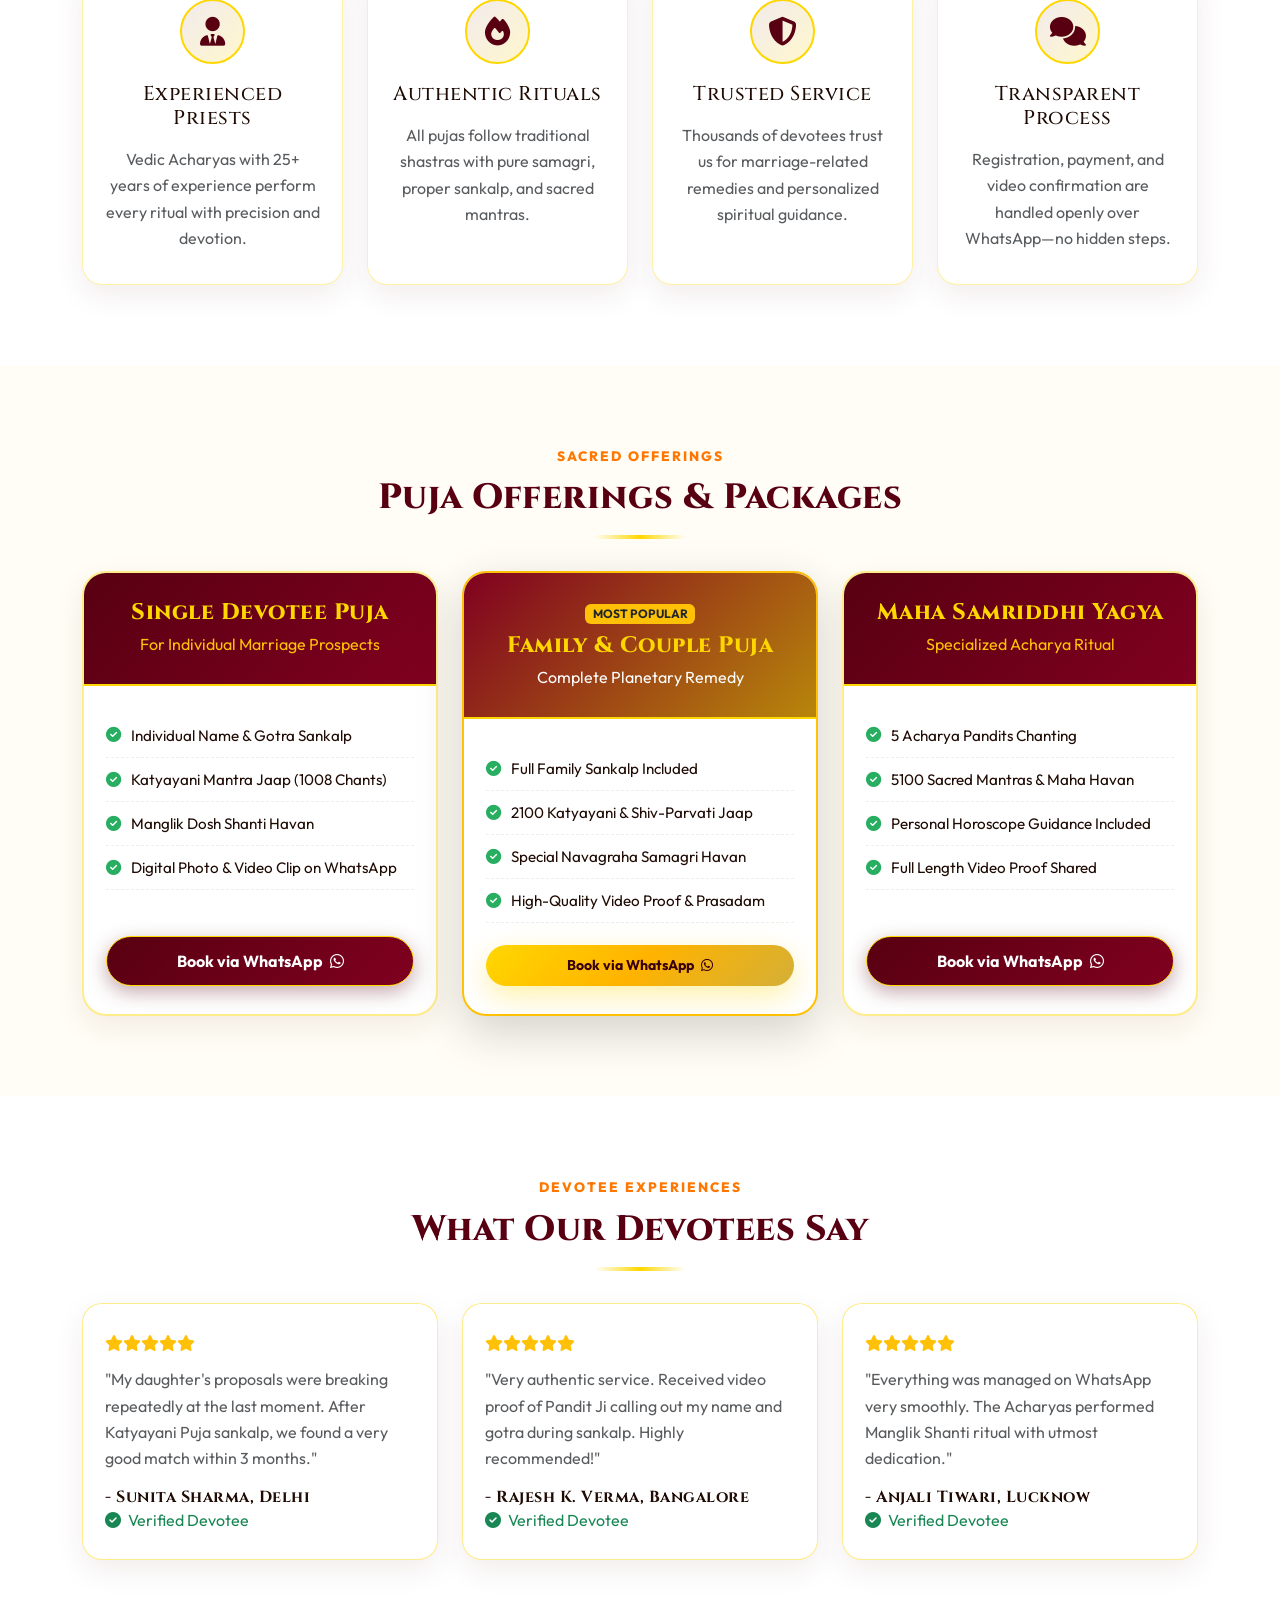
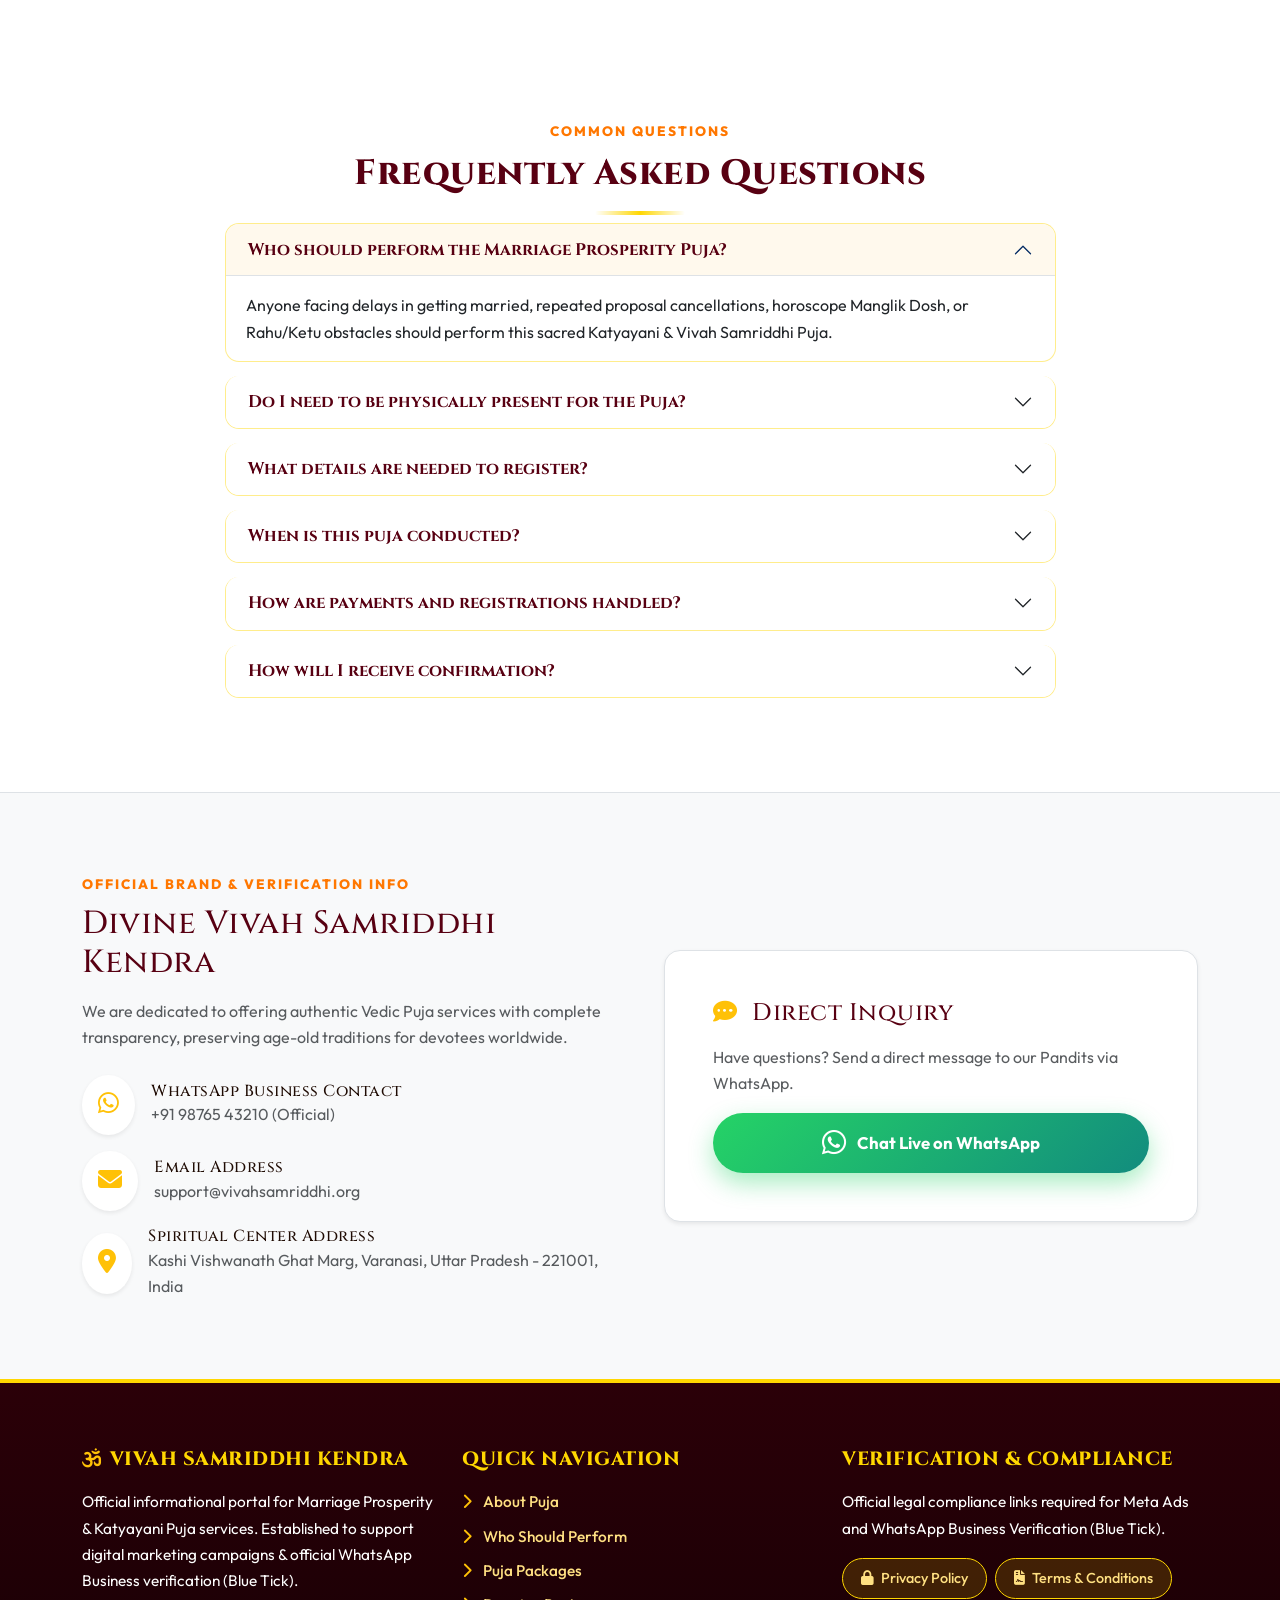
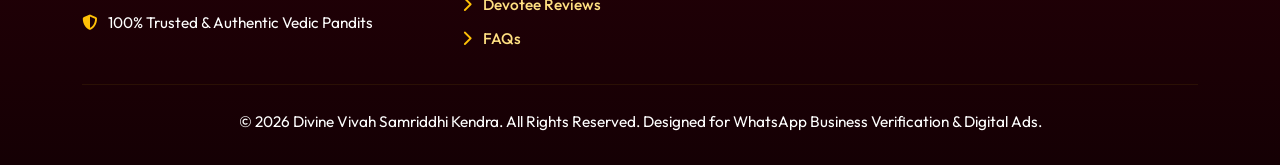
==== commit de3148ed: "Expand content, add Why Choose Us section, and improve WhatsApp inquiry form. Co-authored-by: Cursor" ====
--- a/index.html
+++ b/index.html
@@ -90,6 +90,7 @@
                     <li class="nav-item"><a class="nav-link" href="#who-should">Who Should Perform</a></li>
                     <li class="nav-item"><a class="nav-link" href="#benefits">Benefits</a></li>
                     <li class="nav-item"><a class="nav-link" href="#how-it-works">How It Works</a></li>
+                    <li class="nav-item"><a class="nav-link" href="#why-us">Why Us</a></li>
                     <li class="nav-item"><a class="nav-link" href="#packages">Packages</a></li>
                     <li class="nav-item"><a class="nav-link" href="#testimonials">Reviews</a></li>
                     <li class="nav-item"><a class="nav-link" href="#faqs">FAQs</a></li>
@@ -115,7 +116,7 @@
                         Overcome Horoscope Delays & <span class="text-gold-gradient">Find Your Life Partner</span>
                     </h1>
                     <p class="hero-subtitle">
-                        Specialized <strong>Marriage Prosperity & Katyayani Mahayagya</strong> performed by experienced Vedic Acharyas to eliminate Manglik Dosh, Rahu-Ketu obstacles, and repeated proposal delays.
+                        Marriage is sacred — yet many face unexplained delays, broken proposals, and kundali obstacles despite sincere effort. Our <strong>Marriage Prosperity & Katyayani Mahayagya</strong> is performed by experienced Vedic Acharyas to pacify Manglik Dosh, Rahu-Ketu afflictions, and 7th-house barriers — inviting Goddess Katyayani’s blessings for a compatible life partner. Personalized Name & Gotra Sankalp with complete photo-video proof on WhatsApp.
                     </p>
                     
                     <ul class="hero-trust-list">
@@ -150,11 +151,15 @@
                                 <input type="tel" id="userPhone" class="form-control form-control-lg rounded-3" placeholder="e.g., +91 9876543210" required>
                             </div>
                             <div class="mb-3">
+                                <label class="form-label fw-semibold">Email (Optional)</label>
+                                <input type="email" id="userEmail" class="form-control form-control-lg rounded-3" placeholder="e.g., name@email.com">
+                            </div>
+                            <div class="mb-3">
                                 <label class="form-label fw-semibold">Rashi / Gotra (Optional)</label>
                                 <input type="text" id="userRashi" class="form-control form-control-lg rounded-3" placeholder="e.g., Kashyap Gotra / Mesh Rashi">
                             </div>
                             <div class="mb-3">
-                                <label class="form-label fw-semibold">Specific Problem / Delay Detail</label>
+                                <label class="form-label fw-semibold">Message / Problem Detail</label>
                                 <textarea id="userMessage" class="form-control rounded-3" rows="2" placeholder="e.g., Delay in proposal fixing, Manglik Dosh..."></textarea>
                             </div>
                             <button type="submit" class="btn btn-maroon w-100 py-3 fs-6 font-heading">
@@ -208,10 +213,10 @@
                     <div class="pe-lg-3">
                         <h3 class="font-heading mb-3 text-maroon" style="color: #580012;">Divine Katyayani & Manglik Dosh Removal Ritual</h3>
                         <p class="lead text-dark">
-                            In Vedic Traditions, marriage is considered one of the 16 sacred Sanskaras. However, unfavorable planetary alignments such as <strong>Manglik Dosh, Rahu-Ketu afflictions, or 7th House malefic impacts</strong> often create unwarranted obstacles.
+                            In Vedic tradition, Vivah Sanskar is among the sixteen sacred samskaras that shape a complete life. When planetary alignments turn unfavorable — especially <strong>Manglik Dosh, Rahu-Ketu afflictions, Nadi Dosh, or malefic influences on the 7th house</strong> — even well-matched proposals may break without clear reason. Families often feel helpless as years pass and anxiety grows.
                         </p>
                         <p>
-                            Our <strong>Marriage Prosperity Puja</strong> invokes Goddess Katyayani, Lord Shiva, and Goddess Parvati along with specific planetary Shanti Mantras. This divine combination helps neutralize karmic doshas, remove delays in proposal finalization, and attract a compatible life partner filled with love and understanding.
+                            Our <strong>Marriage Prosperity Puja</strong> invokes Goddess Katyayani — traditionally worshipped for timely and blessed marriage — along with Lord Shiva and Goddess Parvati. Specialized planetary Shanti mantras and havan are performed to calm Mars, Rahu, and Ketu influences. Acharyas take a personalized sankalp using your full name, gotra, and rashi, praying for removal of delays, arrival of a suitable life partner, and lasting peace in the family. The intention is not only to get married, but to attract a relationship filled with understanding, stability, and divine grace.
                         </p>
                         <div class="p-4 bg-white rounded-4 shadow-sm border-start border-4 border-warning my-4">
                             <i class="fa-solid fa-quote-left text-warning fs-3 me-2"></i>
@@ -228,7 +233,7 @@
                         </div>
                         <h4 class="font-heading text-warning mb-3">Vedic Shiv-Parvati & Katyayani Mandap</h4>
                         <p class="fs-6 text-white opacity-90 mb-4">
-                            Performed at Kashi Vishwanath Ghat by experienced Acharyas with pure lotus offerings, Desi Ghee Havan Kund, and personalized Name & Gotra Sankalp.
+                            Performed with complete sanctity by experienced Acharyas using pure lotus offerings, Desi Ghee Havan Kund, and personalized Name & Gotra Sankalp. The ritual environment follows traditional guidelines so devotees receive full spiritual benefit even from home.
                         </p>
                         <div class="bg-white text-dark rounded-4 p-3 text-start shadow-sm border border-warning">
                             <h6 class="font-heading text-maroon mb-2" style="color: #580012;"><i class="fa-solid fa-circle-check text-success me-2"></i> What You Receive:</h6>
@@ -250,7 +255,7 @@
             <div class="section-title-wrap text-center">
                 <span class="section-subtitle">Who Is This Puja For?</span>
                 <h2 class="section-title">Who Should Perform This Puja?</h2>
-                <p class="text-muted">If you or your family member are experiencing any of the following obstacles, this puja provides divine remedy.</p>
+                <p class="text-muted mx-auto" style="max-width: 720px;">This puja is recommended for individuals and families facing persistent marriage-related obstacles. If any of the situations below feel familiar, Marriage Prosperity Puja can serve as a focused spiritual remedy.</p>
                 <div class="section-title-divider"></div>
             </div>
 
@@ -261,7 +266,7 @@
                             <i class="fa-solid fa-calendar-xmark"></i>
                         </div>
                         <h4 class="font-heading fs-5 mb-3">Repeated Marriage Delays</h4>
-                        <p class="text-muted mb-0">Proposals coming repeatedly but getting cancelled at the final stage without clear reasons.</p>
+                        <p class="text-muted mb-0">Proposals arrive, discussions begin, then suddenly stop — often at the final stage — without a clear reason. Families face emotional exhaustion and social pressure as years pass. This ritual is intended to remove unseen delays and invite timely, auspicious marriage opportunities.</p>
                     </div>
                 </div>
                 <div class="col-md-4">
@@ -270,7 +275,7 @@
                             <i class="fa-solid fa-fire-flame-curved"></i>
                         </div>
                         <h4 class="font-heading fs-5 mb-3">Manglik & Kundali Dosh</h4>
-                        <p class="text-muted mb-0">Presence of severe Manglik Dosh, Rahu-Ketu obstacle or Nadi Dosh causing friction in matches.</p>
+                        <p class="text-muted mb-0">Severe Manglik Dosh, Rahu-Ketu obstacles, Nadi Dosh, or repeated kundali mismatch can create friction in matches and fear around marriage. The puja includes dedicated Manglik Shanti and planetary pacification mantras with authentic Vedic procedure.</p>
                     </div>
                 </div>
                 <div class="col-md-4">
@@ -279,7 +284,7 @@
                             <i class="fa-solid fa-heart-crack"></i>
                         </div>
                         <h4 class="font-heading fs-5 mb-3">Proposal Breakups</h4>
-                        <p class="text-muted mb-0">Frequent misunderstandings, lack of suitable proposal matches, or age-related marriage anxiety.</p>
+                        <p class="text-muted mb-0">Frequent misunderstandings, sudden breakups after engagement talks, lack of suitable matches, or growing age-related anxiety can deeply affect mental peace. This puja seeks blessings for emotional clarity, family harmony, and a compatible life partner.</p>
                     </div>
                 </div>
             </div>
@@ -292,6 +297,7 @@
             <div class="section-title-wrap text-center">
                 <span class="section-subtitle">Divine Blessings</span>
                 <h2 class="section-title">Key Benefits of Marriage Puja</h2>
+                <p class="text-muted mx-auto" style="max-width: 720px;">When performed with faith and correct sankalp, Marriage Prosperity Puja is believed to bring these spiritual and life blessings.</p>
                 <div class="section-title-divider"></div>
             </div>
 
@@ -304,7 +310,7 @@
                             </div>
                             <h5 class="font-heading mb-0 text-maroon" style="color: #580012;">Removes Planetary Doshas</h5>
                         </div>
-                        <p class="text-muted mb-0 fs-6">Pacifies negative effects of Mars (Mangal), Jupiter (Guru), and Rahu in the horoscope.</p>
+                        <p class="text-muted mb-0 fs-6">Helps pacify negative effects of Mars (Mangal), Jupiter (Guru), Rahu, and Ketu related to marriage delays. Dedicated shanti mantras and havan restore planetary balance with authentic Vedic procedure.</p>
                     </div>
                 </div>
 
@@ -316,7 +322,7 @@
                             </div>
                             <h5 class="font-heading mb-0 text-maroon" style="color: #580012;">Accelerates Proposal Search</h5>
                         </div>
-                        <p class="text-muted mb-0 fs-6">Attracts genuine, compatible, and well-settled life partner proposals quickly.</p>
+                        <p class="text-muted mb-0 fs-6">Attracts sincere, compatible, and well-settled life-partner proposals. The sankalp focuses on removing confusion, delayed decisions, and repeated last-minute cancellations.</p>
                     </div>
                 </div>
 
@@ -328,7 +334,7 @@
                             </div>
                             <h5 class="font-heading mb-0 text-maroon" style="color: #580012;">Family Harmony & Joy</h5>
                         </div>
-                        <p class="text-muted mb-0 fs-6">Brings mental peace to parents and creates a blissful environment for upcoming matrimony.</p>
+                        <p class="text-muted mb-0 fs-6">Brings emotional relief to parents and family members who have been waiting for years. Creates a calmer home environment filled with hope and readiness for an auspicious matrimonial journey.</p>
                     </div>
                 </div>
             </div>
@@ -391,8 +397,50 @@
         </div>
     </section>
 
+    <!-- Why Choose Us Section -->
+    <section id="why-us" class="section-padding bg-white">
+        <div class="container">
+            <div class="section-title-wrap text-center">
+                <span class="section-subtitle">Trusted Vedic Service</span>
+                <h2 class="section-title">Why Choose Us</h2>
+                <p class="text-muted">A transparent, authentic, and devotee-first puja experience designed for trust and results.</p>
+                <div class="section-title-divider"></div>
+            </div>
+            <div class="row g-4 mt-2">
+                <div class="col-md-6 col-lg-3">
+                    <div class="feature-card text-center h-100">
+                        <div class="icon-box mx-auto"><i class="fa-solid fa-user-tie"></i></div>
+                        <h4 class="font-heading fs-5 mb-3">Experienced Priests</h4>
+                        <p class="text-muted mb-0">Vedic Acharyas with 25+ years of experience perform every ritual with precision and devotion.</p>
+                    </div>
+                </div>
+                <div class="col-md-6 col-lg-3">
+                    <div class="feature-card text-center h-100">
+                        <div class="icon-box mx-auto"><i class="fa-solid fa-fire"></i></div>
+                        <h4 class="font-heading fs-5 mb-3">Authentic Rituals</h4>
+                        <p class="text-muted mb-0">All pujas follow traditional shastras with pure samagri, proper sankalp, and sacred mantras.</p>
+                    </div>
+                </div>
+                <div class="col-md-6 col-lg-3">
+                    <div class="feature-card text-center h-100">
+                        <div class="icon-box mx-auto"><i class="fa-solid fa-shield-halved"></i></div>
+                        <h4 class="font-heading fs-5 mb-3">Trusted Service</h4>
+                        <p class="text-muted mb-0">Thousands of devotees trust us for marriage-related remedies and personalized spiritual guidance.</p>
+                    </div>
+                </div>
+                <div class="col-md-6 col-lg-3">
+                    <div class="feature-card text-center h-100">
+                        <div class="icon-box mx-auto"><i class="fa-solid fa-comments"></i></div>
+                        <h4 class="font-heading fs-5 mb-3">Transparent Process</h4>
+                        <p class="text-muted mb-0">Registration, payment, and video confirmation are handled openly over WhatsApp—no hidden steps.</p>
+                    </div>
+                </div>
+            </div>
+        </div>
+    </section>
+
     <!-- Puja Packages Section -->
-    <section id="packages" class="section-padding bg-white">
+    <section id="packages" class="section-padding" style="background-color: #fffdf5;">
         <div class="container">
             <div class="section-title-wrap text-center">
                 <span class="section-subtitle">Sacred Offerings</span>
@@ -469,7 +517,7 @@
     </section>
 
     <!-- Testimonials Section -->
-    <section id="testimonials" class="section-padding" style="background-color: #fffdf5;">
+    <section id="testimonials" class="section-padding bg-white">
         <div class="container">
             <div class="section-title-wrap text-center">
                 <span class="section-subtitle">Devotee Experiences</span>
@@ -568,12 +616,38 @@
                         <div class="accordion-item">
                             <h2 class="accordion-header">
                                 <button class="accordion-button collapsed" type="button" data-bs-toggle="collapse" data-bs-target="#faq4">
-                                    How are payments and registrations handled?
+                                    When is this puja conducted?
                                 </button>
                             </h2>
                             <div id="faq4" class="accordion-collapse collapse" data-bs-parent="#faqAccordion">
                                 <div class="accordion-body">
-                                    All registrations and payments are securely handled via WhatsApp through direct UPI or QR payment options shared by our verified WhatsApp Business account.
+                                    The puja is performed on an auspicious muhurat based on the Vedic calendar. After you share your details on WhatsApp, our team suggests the nearest suitable date and time for your sankalp.
+                                </div>
+                            </div>
+                        </div>
+
+                        <div class="accordion-item">
+                            <h2 class="accordion-header">
+                                <button class="accordion-button collapsed" type="button" data-bs-toggle="collapse" data-bs-target="#faq5">
+                                    How are payments and registrations handled?
+                                </button>
+                            </h2>
+                            <div id="faq5" class="accordion-collapse collapse" data-bs-parent="#faqAccordion">
+                                <div class="accordion-body">
+                                    All registrations and payments are securely handled via WhatsApp through direct UPI or QR payment options shared by our verified WhatsApp Business account. There is no online payment gateway on the website.
+                                </div>
+                            </div>
+                        </div>
+
+                        <div class="accordion-item">
+                            <h2 class="accordion-header">
+                                <button class="accordion-button collapsed" type="button" data-bs-toggle="collapse" data-bs-target="#faq6">
+                                    How will I receive confirmation?
+                                </button>
+                            </h2>
+                            <div id="faq6" class="accordion-collapse collapse" data-bs-parent="#faqAccordion">
+                                <div class="accordion-body">
+                                    After registration and payment, you receive WhatsApp confirmation with muhurat details. Once the puja is completed, photo and video proof of your Name & Gotra Sankalp is shared on the same WhatsApp chat.
                                 </div>
                             </div>
                         </div>
